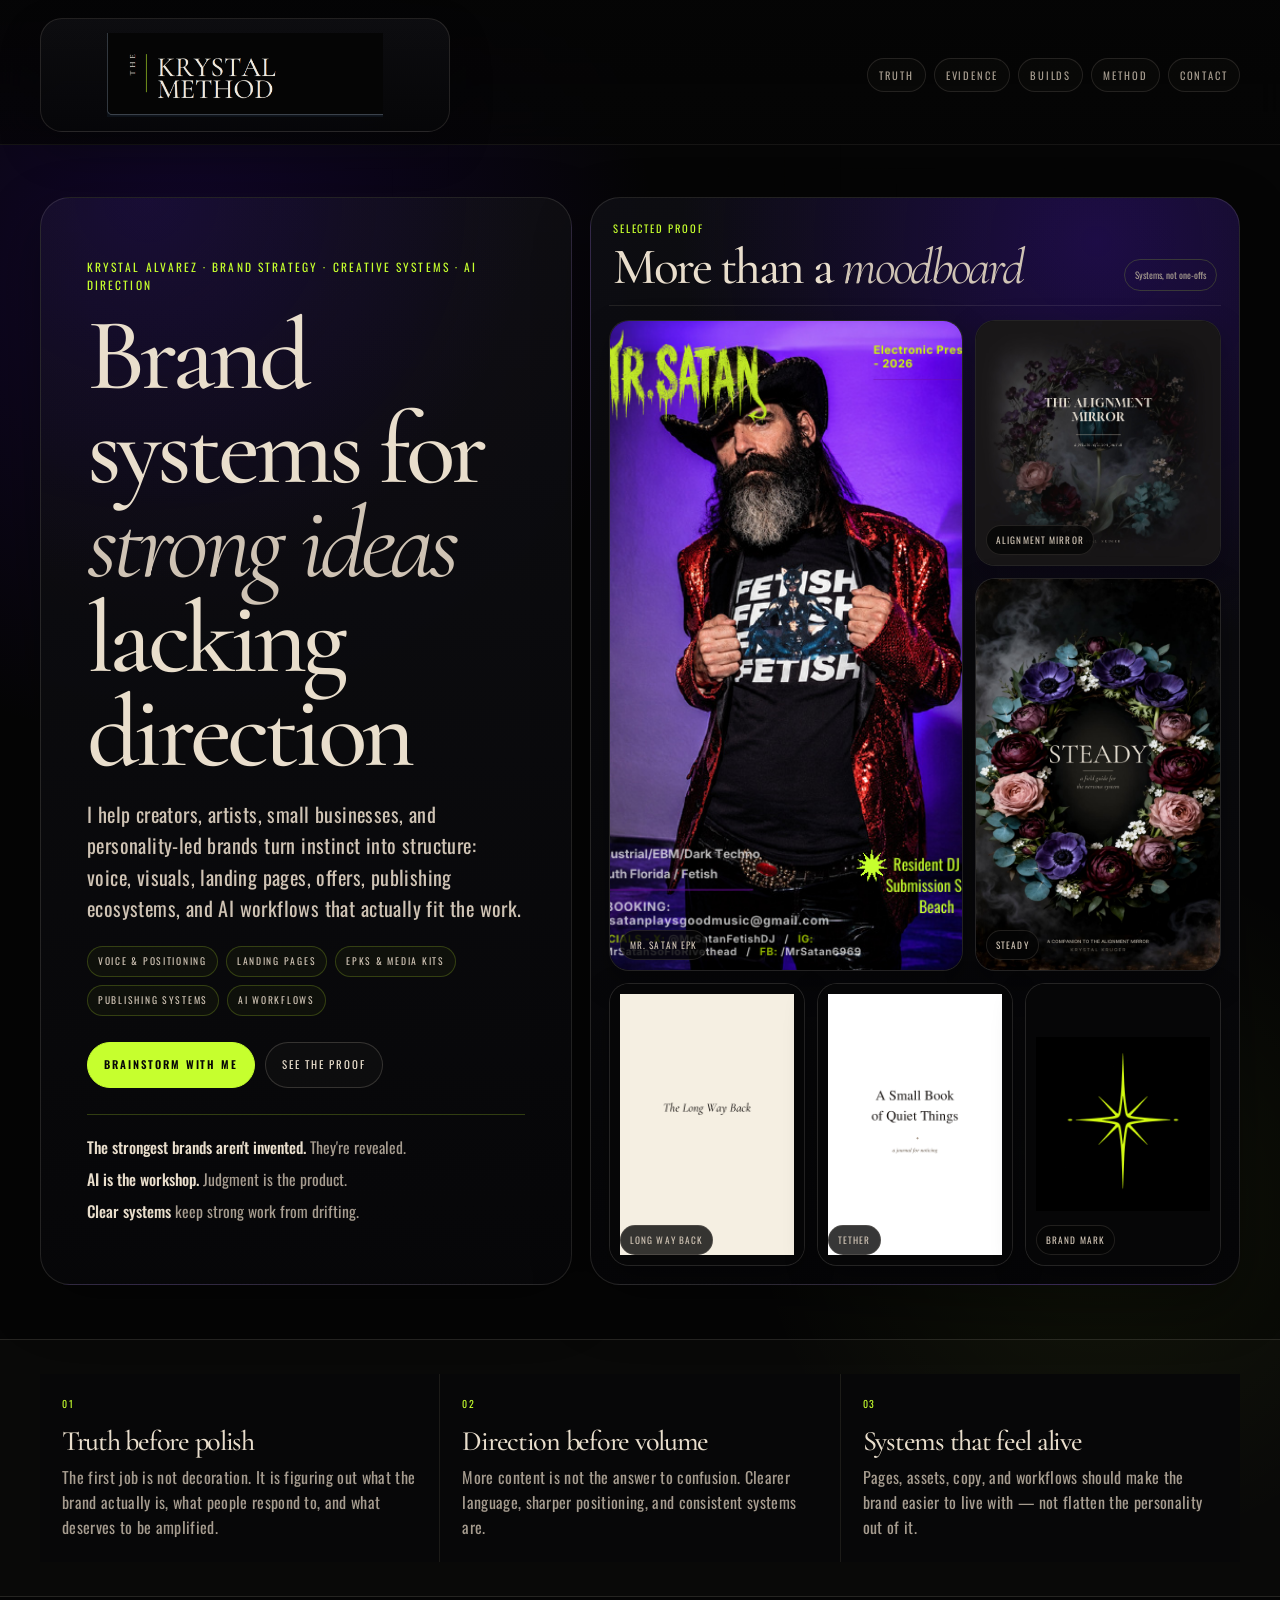
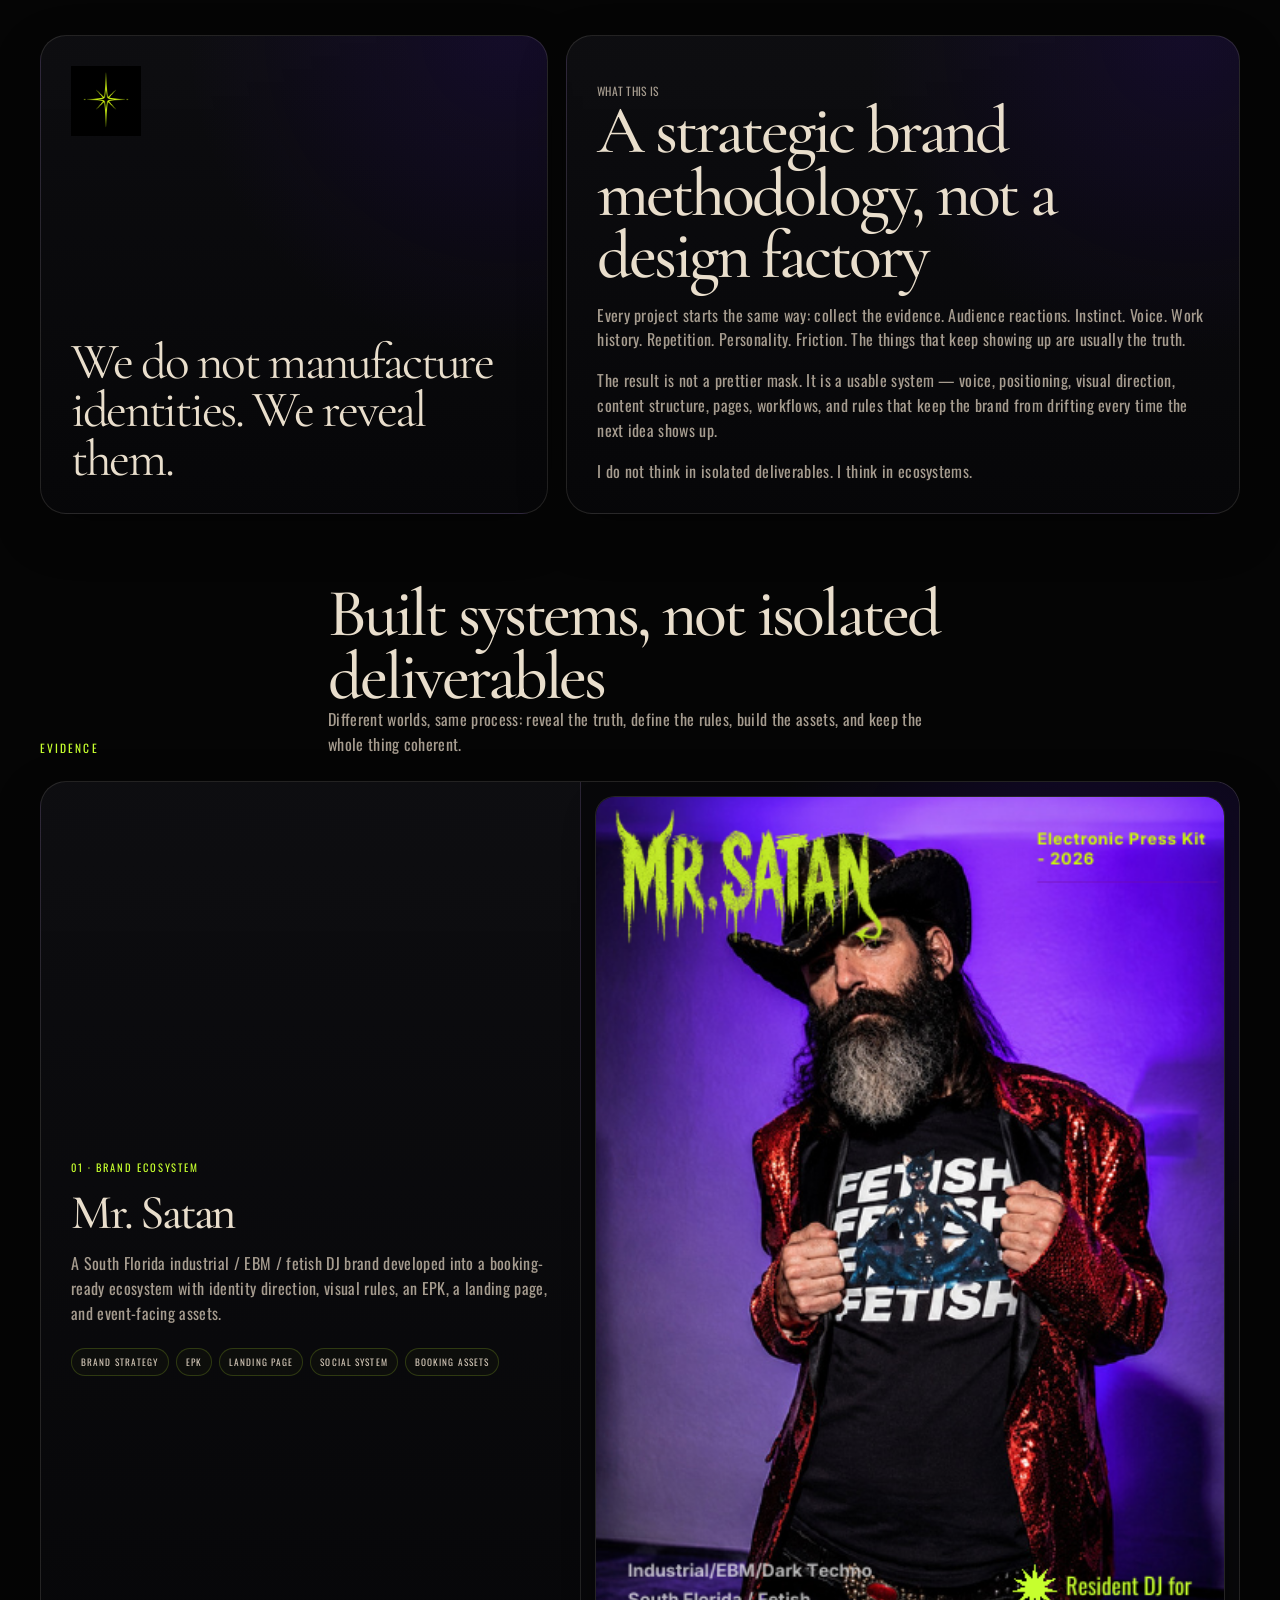
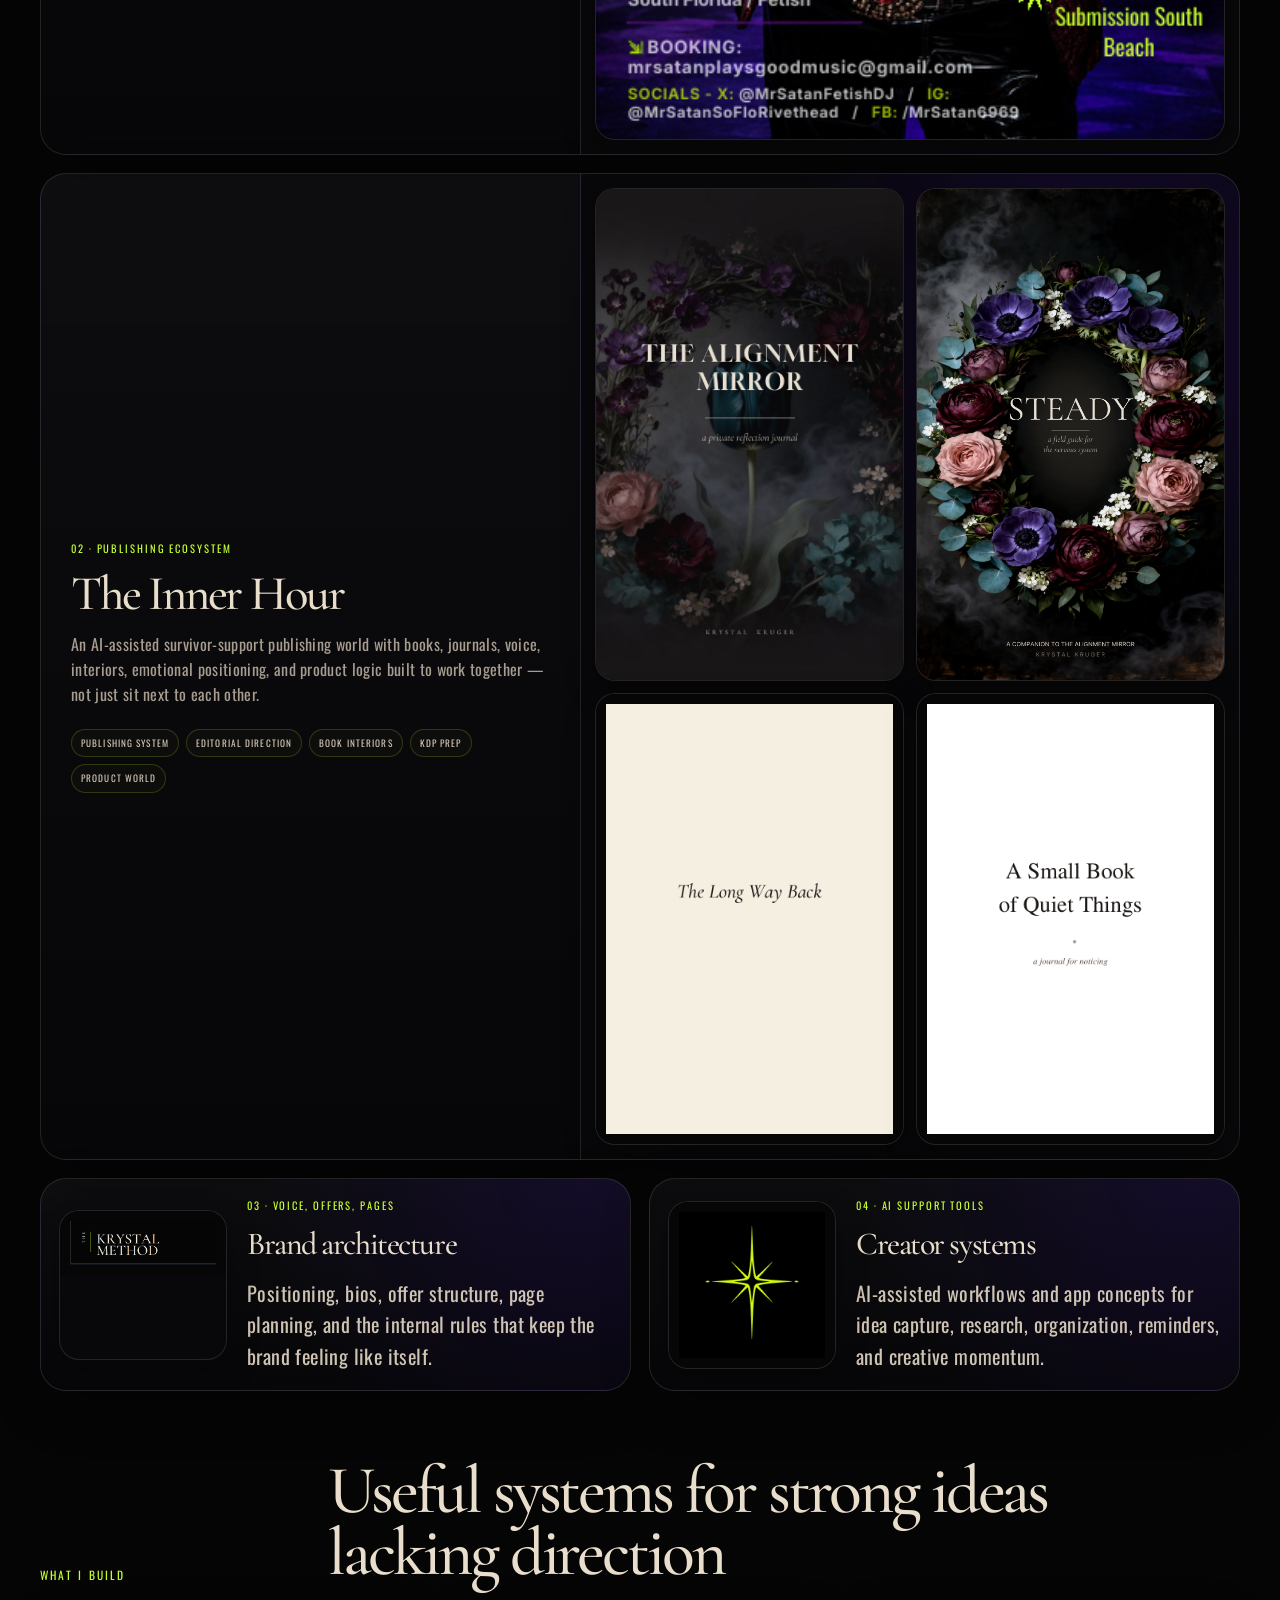
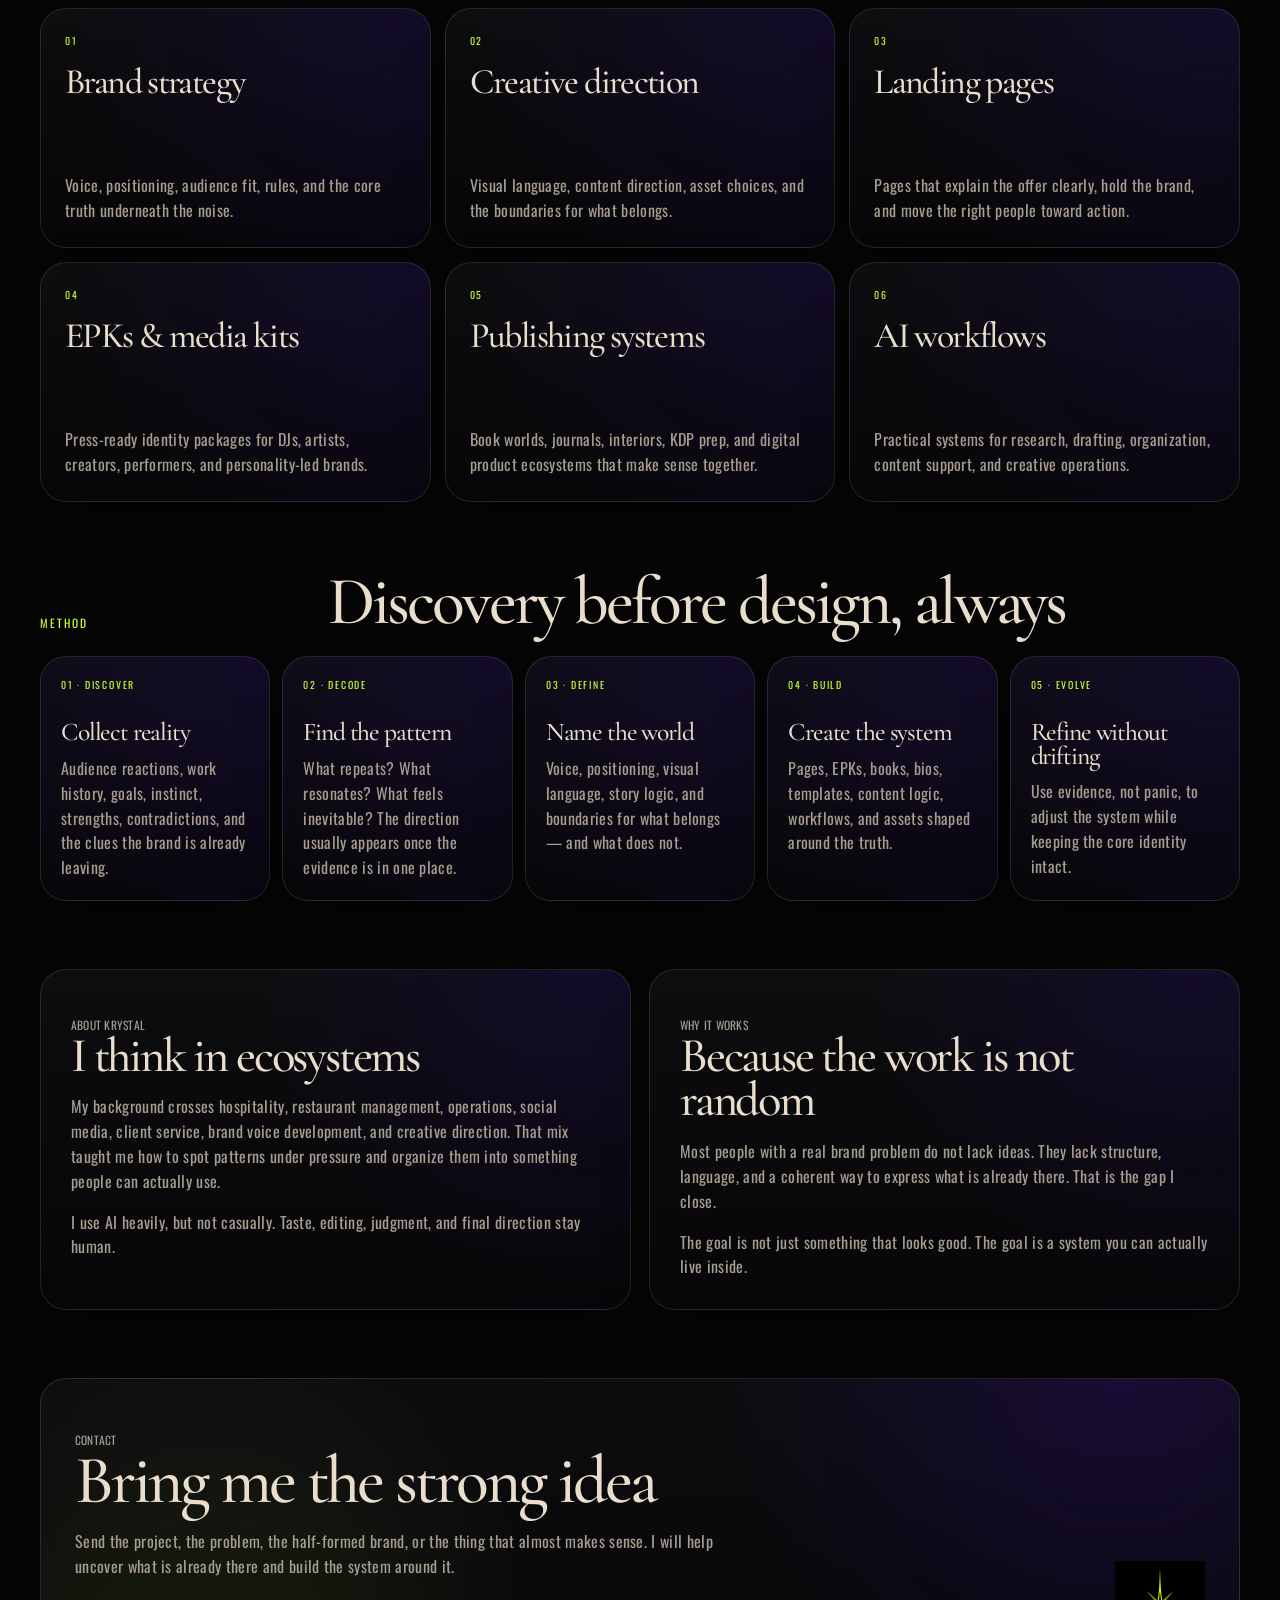
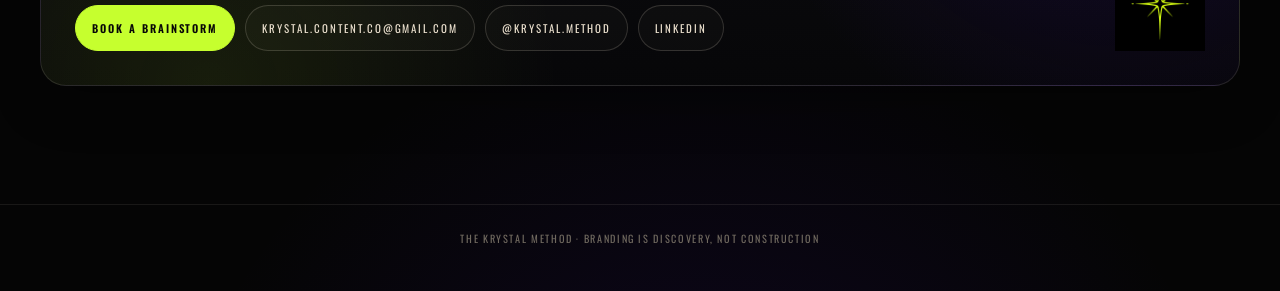
==== index.html @ 30f912d6 "Add files via upload" ====
<!doctype html>
<html lang="en">
<head>
  <meta charset="utf-8">
  <meta name="viewport" content="width=device-width, initial-scale=1">
  <title>The Krystal Method | Brand Systems for Strong Ideas</title>
  <meta name="description" content="The Krystal Method builds brand systems for strong ideas lacking direction: voice, positioning, landing pages, EPKs, publishing ecosystems, and AI-supported creative operations.">
  <meta property="og:title" content="The Krystal Method">
  <meta property="og:description" content="Brand systems for strong ideas lacking direction">
  <meta property="og:type" content="website">
  <meta name="theme-color" content="#050505">
  <link rel="preconnect" href="https://fonts.googleapis.com">
  <link rel="preconnect" href="https://fonts.gstatic.com" crossorigin>
  <link href="https://fonts.googleapis.com/css2?family=Cormorant+Garamond:ital,wght@0,400;0,500;0,600;1,400;1,500&family=Oswald:wght@300;400;500;600;700&display=swap" rel="stylesheet">
  <style>
    :root {
      --black: #050505;
      --ink: #09090c;
      --panel: #101014;
      --panel-soft: #151419;
      --bone: #e9decc;
      --bone-soft: #cfc3b4;
      --taupe: #a69c8f;
      --dim: #70695f;
      --lime: #c6ff2e;
      --purple: #3a0ca3;
      --line: rgba(233, 222, 204, .13);
      --line-bright: rgba(198, 255, 46, .22);
      --max: 1200px;
      --serif: "Cormorant Garamond", Georgia, serif;
      --condensed: "Oswald", Arial, sans-serif;
    }

    * { box-sizing: border-box; }
    html { scroll-behavior: smooth; }
    body {
      margin: 0;
      background:
        radial-gradient(circle at 14% 4%, rgba(58,12,163,.24), transparent 30rem),
        radial-gradient(circle at 86% 18%, rgba(198,255,46,.06), transparent 22rem),
        radial-gradient(circle at 55% 104%, rgba(58,12,163,.18), transparent 34rem),
        var(--black);
      color: var(--bone);
      font-family: var(--condensed);
      line-height: 1.55;
      overflow-x: hidden;
    }

    body::before {
      content: "";
      position: fixed;
      inset: 0;
      pointer-events: none;
      z-index: -1;
      opacity: .20;
      background-image:
        linear-gradient(rgba(233,222,204,.035) 1px, transparent 1px),
        linear-gradient(90deg, rgba(233,222,204,.03) 1px, transparent 1px);
      background-size: 56px 56px;
      mask-image: radial-gradient(circle at 50% 35%, black, transparent 76%);
    }

    img { max-width: 100%; display: block; }
    a { color: inherit; text-decoration: none; }
    .wrap { width: min(var(--max), calc(100% - 34px)); margin: 0 auto; }

    .skip-link { position: absolute; left: -999px; }
    .skip-link:focus { left: 12px; top: 12px; z-index: 999; background: var(--bone); color: #050505; padding: 10px 14px; }

    .eyebrow,
    .nav a,
    .button,
    .pill,
    .tiny,
    .card-number,
    .case-type,
    .label {
      font-family: var(--condensed);
      text-transform: uppercase;
      letter-spacing: .18em;
    }

    .site-header {
      position: sticky;
      top: 0;
      z-index: 30;
      padding: 18px 0 12px;
      background: linear-gradient(180deg, rgba(5,5,5,.94), rgba(5,5,5,.70));
      backdrop-filter: blur(14px);
      border-bottom: 1px solid rgba(233,222,204,.07);
    }

    .header-inner {
      display: grid;
      grid-template-columns: minmax(190px, 410px) 1fr;
      gap: 18px;
      align-items: center;
    }

    .logo-link {
      display: block;
      padding: 14px 18px;
      border: 1px solid rgba(233,222,204,.12);
      background: linear-gradient(180deg, rgba(16,16,20,.78), rgba(7,7,9,.86));
      border-radius: 22px;
      box-shadow: 0 18px 40px rgba(0,0,0,.28);
    }

    .logo-link img {
      width: 100%;
      max-height: 84px;
      object-fit: contain;
    }

    .nav {
      display: flex;
      justify-content: flex-end;
      gap: 8px;
      flex-wrap: wrap;
    }

    .nav a {
      color: var(--taupe);
      font-size: .66rem;
      padding: 8px 11px;
      border: 1px solid rgba(233,222,204,.12);
      border-radius: 999px;
      background: rgba(233,222,204,.018);
    }

    .nav a:hover {
      color: var(--bone);
      border-color: var(--line-bright);
      background: rgba(198,255,46,.045);
    }

    main { padding: 18px 0 84px; }
    section { padding: 34px 0; }

    h1, h2, h3, h4 {
      margin: 0;
      font-family: var(--serif);
      color: var(--bone);
      font-weight: 500;
      letter-spacing: -.045em;
      line-height: .92;
    }

    h1 {
      font-size: clamp(3.5rem, 8vw, 7.7rem);
      max-width: 920px;
    }

    h2 {
      font-size: clamp(2.8rem, 5.3vw, 5.2rem);
      max-width: 860px;
    }

    h3 { font-size: clamp(2rem, 3.8vw, 3.6rem); }
    h4 { font-size: clamp(1.6rem, 2.5vw, 2.3rem); }

    .display-alt {
      font-style: italic;
      color: var(--bone-soft);
      font-weight: 400;
    }

    .eyebrow {
      color: var(--lime);
      font-size: .72rem;
      margin: 0 0 14px;
    }

    .lead {
      margin: 20px 0 0;
      color: var(--bone-soft);
      font-size: clamp(1.05rem, 1.6vw, 1.26rem);
      max-width: 700px;
      letter-spacing: .02em;
    }

    .button-row {
      display: flex;
      flex-wrap: wrap;
      gap: 10px;
      margin-top: 26px;
    }

    .button {
      display: inline-flex;
      justify-content: center;
      align-items: center;
      min-height: 46px;
      padding: 0 16px;
      border: 1px solid rgba(233,222,204,.18);
      border-radius: 999px;
      color: var(--bone);
      font-size: .68rem;
      background: rgba(233,222,204,.025);
    }

    .button.primary {
      background: var(--lime);
      color: #070707;
      border-color: var(--lime);
      font-weight: 600;
    }

    .hero-grid {
      display: grid;
      grid-template-columns: .9fr 1.1fr;
      gap: 18px;
      align-items: stretch;
    }

    .hero-copy {
      padding: clamp(26px, 4vw, 46px);
      min-height: 650px;
      border: 1px solid var(--line);
      border-radius: 30px;
      background:
        radial-gradient(circle at 20% 0%, rgba(58,12,163,.22), transparent 24rem),
        linear-gradient(180deg, rgba(16,16,20,.86), rgba(7,7,9,.92));
      display: flex;
      flex-direction: column;
      justify-content: center;
      box-shadow: 0 20px 54px rgba(0,0,0,.35);
    }

    .hero-copy h1 .break {
      display: block;
    }

    .hero-note {
      margin-top: 26px;
      padding-top: 20px;
      border-top: 1px solid rgba(198,255,46,.22);
      display: grid;
      gap: 8px;
      color: var(--taupe);
      font-size: .98rem;
      max-width: 620px;
    }

    .hero-note strong { color: var(--bone); font-weight: 500; }

    .pills {
      display: flex;
      flex-wrap: wrap;
      gap: 8px;
      margin-top: 22px;
    }

    .pill {
      color: var(--bone-soft);
      border: 1px solid rgba(198,255,46,.20);
      background: rgba(198,255,46,.035);
      border-radius: 999px;
      padding: 7px 10px;
      font-size: .60rem;
    }

    .proof-panel {
      border: 1px solid var(--line);
      border-radius: 30px;
      background:
        radial-gradient(circle at 78% 4%, rgba(58,12,163,.36), transparent 26rem),
        linear-gradient(180deg, rgba(15,15,20,.86), rgba(6,6,8,.94));
      padding: 18px;
      overflow: hidden;
      box-shadow: 0 20px 54px rgba(0,0,0,.35);
    }

    .proof-title {
      display: grid;
      grid-template-columns: 1fr auto;
      gap: 14px;
      align-items: end;
      padding: 4px 4px 14px;
      border-bottom: 1px solid rgba(233,222,204,.10);
      margin-bottom: 14px;
    }

    .proof-title h3 {
      font-size: clamp(2.1rem, 4vw, 4.4rem);
    }

    .label {
      color: var(--lime);
      font-size: .66rem;
      margin: 0 0 8px;
    }

    .proof-chip {
      color: var(--taupe);
      border: 1px solid rgba(198,255,46,.18);
      border-radius: 999px;
      padding: 8px 10px;
      font-size: .58rem;
      white-space: nowrap;
    }

    .editorial-proof {
      display: grid;
      grid-template-columns: 1.18fr .82fr;
      gap: 12px;
    }

    .proof-stack {
      display: grid;
      gap: 12px;
    }

    .proof-row {
      display: grid;
      grid-template-columns: repeat(3, 1fr);
      gap: 12px;
      margin-top: 12px;
    }

    .image-card {
      position: relative;
      overflow: hidden;
      border: 1px solid rgba(233,222,204,.13);
      border-radius: 20px;
      background: #08080a;
      min-height: 170px;
      box-shadow: 0 12px 32px rgba(0,0,0,.32);
    }

    .image-card.large { min-height: 420px; }
    .image-card.medium { min-height: 204px; }
    .proof-row .image-card { min-height: 160px; }

    .image-card img {
      width: 100%;
      height: 100%;
      object-fit: cover;
      object-position: center;
    }

    .image-card.contain img {
      object-fit: contain;
      padding: 10px;
      background: #060607;
    }

    .image-card .caption {
      position: absolute;
      left: 10px;
      bottom: 10px;
      background: rgba(5,5,5,.80);
      border: 1px solid rgba(233,222,204,.12);
      border-radius: 999px;
      padding: 7px 9px;
      color: var(--bone-soft);
      font-size: .58rem;
      font-family: var(--condensed);
      text-transform: uppercase;
      letter-spacing: .12em;
    }

    .stripe {
      border-top: 1px solid var(--line);
      border-bottom: 1px solid var(--line);
      background: rgba(233,222,204,.018);
      margin: 20px 0 4px;
    }

    .stripe-inner {
      display: grid;
      grid-template-columns: repeat(3, 1fr);
      gap: 1px;
      background: rgba(233,222,204,.08);
    }

    .stripe-card {
      background: #070708;
      padding: 22px;
      min-height: 172px;
    }

    .card-number {
      color: var(--lime);
      font-size: .62rem;
      margin-bottom: 18px;
    }

    .stripe-card h4 {
      font-size: clamp(1.55rem, 2.2vw, 2.15rem);
      margin-bottom: 10px;
    }

    .stripe-card p {
      margin: 0;
      color: var(--taupe);
      font-family: var(--condensed);
      letter-spacing: .02em;
    }

    .section-head {
      display: grid;
      grid-template-columns: 260px 1fr;
      gap: 28px;
      align-items: end;
      margin-bottom: 24px;
    }

    .section-head .eyebrow { margin-bottom: 0; }
    .section-head p:not(.eyebrow) {
      margin: 0;
      color: var(--taupe);
      max-width: 600px;
      font-family: var(--condensed);
      letter-spacing: .02em;
    }

    .truth-grid {
      display: grid;
      grid-template-columns: .86fr 1.14fr;
      gap: 18px;
      align-items: stretch;
    }

    .quote-block,
    .text-block,
    .case-card,
    .service-card,
    .method-card,
    .contact-card {
      border: 1px solid var(--line);
      border-radius: 26px;
      background:
        radial-gradient(circle at 92% 0%, rgba(58,12,163,.17), transparent 20rem),
        linear-gradient(180deg, rgba(16,16,20,.78), rgba(7,7,9,.92));
      box-shadow: 0 18px 48px rgba(0,0,0,.30);
    }

    .quote-block {
      padding: 30px;
      min-height: 100%;
      display: flex;
      flex-direction: column;
      justify-content: space-between;
    }

    .quote-block img {
      width: 70px;
      margin-bottom: 30px;
    }

    .quote-block blockquote {
      margin: 0;
      font-family: var(--serif);
      color: var(--bone);
      font-size: clamp(2.2rem, 4vw, 4.2rem);
      line-height: .95;
      letter-spacing: -.045em;
    }

    .text-block {
      padding: 30px;
    }

    .text-block p {
      color: var(--taupe);
      margin: 16px 0 0;
      font-family: var(--condensed);
      letter-spacing: .02em;
    }

    .case-card {
      overflow: hidden;
      margin-bottom: 18px;
    }

    .case-grid {
      display: grid;
      grid-template-columns: .9fr 1.1fr;
      min-height: 430px;
    }

    .case-copy {
      padding: 30px;
      display: flex;
      flex-direction: column;
      justify-content: center;
    }

    .case-type {
      color: var(--lime);
      font-size: .66rem;
      margin-bottom: 15px;
    }

    .case-copy p {
      color: var(--taupe);
      margin: 16px 0 0;
      font-family: var(--condensed);
      letter-spacing: .02em;
      max-width: 560px;
    }

    .case-images {
      border-left: 1px solid var(--line);
      padding: 14px;
      background:
        radial-gradient(circle at 80% 16%, rgba(58,12,163,.28), transparent 22rem),
        #08080a;
    }

    .case-images.single .image-card {
      height: 100%;
      min-height: 380px;
    }

    .book-layout {
      display: grid;
      grid-template-columns: 1fr 1fr;
      gap: 12px;
      height: 100%;
    }

    .tag-row {
      display: flex;
      flex-wrap: wrap;
      gap: 7px;
      margin-top: 22px;
    }

    .tag-row span {
      color: var(--bone-soft);
      border: 1px solid rgba(198,255,46,.18);
      border-radius: 999px;
      padding: 6px 9px;
      font-family: var(--condensed);
      text-transform: uppercase;
      letter-spacing: .12em;
      font-size: .58rem;
      background: rgba(198,255,46,.025);
    }

    .mini-proof {
      display: grid;
      grid-template-columns: repeat(2, 1fr);
      gap: 18px;
      margin-top: 18px;
    }

    .mini-proof .case-card {
      margin: 0;
    }

    .mini-proof-inner {
      display: grid;
      grid-template-columns: 168px 1fr;
      gap: 20px;
      align-items: center;
      padding: 18px;
    }

    .mini-proof .image-card {
      min-height: 150px;
    }

    .build-grid {
      display: grid;
      grid-template-columns: repeat(3, 1fr);
      gap: 14px;
    }

    .service-card {
      padding: 24px;
      min-height: 240px;
      display: grid;
      align-content: space-between;
      gap: 24px;
    }

    .service-card h4 {
      font-size: clamp(1.8rem, 2.8vw, 2.8rem);
    }

    .service-card p {
      margin: 0;
      color: var(--taupe);
      font-family: var(--condensed);
      letter-spacing: .02em;
    }

    .method-grid {
      display: grid;
      grid-template-columns: repeat(5, 1fr);
      gap: 12px;
    }

    .method-card {
      padding: 20px;
      min-height: 240px;
    }

    .method-card h4 {
      font-size: clamp(1.5rem, 2vw, 2rem);
      margin-top: 28px;
    }

    .method-card p {
      color: var(--taupe);
      font-family: var(--condensed);
      letter-spacing: .02em;
      margin: 12px 0 0;
    }

    .about-grid {
      display: grid;
      grid-template-columns: 1fr 1fr;
      gap: 18px;
    }

    .contact-card {
      padding: 34px;
      background:
        radial-gradient(circle at 14% 100%, rgba(198,255,46,.09), transparent 22rem),
        radial-gradient(circle at 90% 0%, rgba(58,12,163,.24), transparent 24rem),
        linear-gradient(180deg, rgba(16,16,20,.82), rgba(7,7,9,.94));
    }

    .contact-grid {
      display: grid;
      grid-template-columns: 1fr 120px;
      gap: 28px;
      align-items: end;
    }

    .contact-card p {
      color: var(--taupe);
      margin: 18px 0 0;
      max-width: 690px;
      font-family: var(--condensed);
      letter-spacing: .02em;
    }

    .contact-card img {
      width: 90px;
      margin-left: auto;
    }

    footer {
      border-top: 1px solid rgba(233,222,204,.09);
      padding: 26px 0 44px;
      color: var(--dim);
      text-align: center;
      font-size: .64rem;
      font-family: var(--condensed);
      text-transform: uppercase;
      letter-spacing: .16em;
    }

    @media (max-width: 1040px) {
      .hero-grid,
      .truth-grid,
      .case-grid,
      .about-grid,
      .contact-grid {
        grid-template-columns: 1fr;
      }

      .section-head {
        grid-template-columns: 1fr;
        gap: 8px;
      }

      .case-images {
        border-left: 0;
        border-top: 1px solid var(--line);
      }

      .stripe-inner,
      .build-grid {
        grid-template-columns: repeat(2, 1fr);
      }

      .method-grid {
        grid-template-columns: repeat(2, 1fr);
      }

      .mini-proof {
        grid-template-columns: 1fr;
      }

      .contact-card img {
        margin: 0;
      }
    }

    @media (max-width: 720px) {
      .wrap { width: min(var(--max), calc(100% - 22px)); }

      .site-header {
        position: relative;
        padding: 12px 0 8px;
      }

      .header-inner {
        grid-template-columns: 1fr;
        gap: 10px;
      }

      .logo-link {
        border-radius: 18px;
        padding: 10px 13px;
      }

      .logo-link img {
        max-height: 76px;
        width: min(380px, 100%);
      }

      .nav {
        justify-content: flex-start;
        flex-wrap: nowrap;
        overflow-x: auto;
        -webkit-overflow-scrolling: touch;
        scrollbar-width: none;
        padding-bottom: 3px;
      }

      .nav::-webkit-scrollbar {
        display: none;
      }

      .nav a {
        flex: 0 0 auto;
        padding: 7px 9px;
        font-size: .56rem;
        letter-spacing: .13em;
      }

      main { padding: 12px 0 64px; }
      section { padding: 25px 0; }

      .hero-copy {
        min-height: auto;
        padding: 26px 20px;
      }

      h1 {
        font-size: clamp(3.2rem, 14vw, 5.1rem);
      }

      h2 {
        font-size: clamp(2.55rem, 11vw, 4.2rem);
      }

      h3 {
        font-size: clamp(2rem, 9vw, 3.2rem);
      }

      .proof-title {
        grid-template-columns: 1fr;
        align-items: start;
      }

      .proof-chip {
        width: fit-content;
      }

      .editorial-proof,
      .proof-row,
      .book-layout,
      .stripe-inner,
      .build-grid,
      .method-grid,
      .mini-proof-inner {
        grid-template-columns: 1fr;
      }

      .proof-row {
        margin-top: 12px;
      }

      .image-card.large,
      .case-images.single .image-card {
        min-height: 300px;
      }

      .image-card.medium,
      .proof-row .image-card,
      .mini-proof .image-card {
        min-height: 230px;
      }

      .stripe-card,
      .text-block,
      .quote-block,
      .case-copy,
      .service-card,
      .method-card,
      .contact-card {
        padding: 22px 19px;
      }

      .case-grid {
        min-height: auto;
      }

      .case-images {
        padding: 12px;
      }

      .tag-row {
        gap: 6px;
      }

      .tag-row span {
        font-size: .54rem;
      }

      .button-row .button,
      .contact-card .button {
        width: 100%;
      }

      .quote-block blockquote {
        font-size: clamp(2.4rem, 10vw, 3.8rem);
      }

      .contact-card img {
        display: none;
      }
    }
  </style>
</head>
<body>
  <a class="skip-link" href="#contact">Skip to contact</a>

  <header class="site-header">
    <div class="wrap header-inner">
      <a class="logo-link" href="#top" aria-label="The Krystal Method home">
        <img src="assets/logos/tkm-logo-horizontal.png" alt="The Krystal Method">
      </a>
      <nav class="nav" aria-label="Primary navigation">
        <a href="#truth">Truth</a>
        <a href="#evidence">Evidence</a>
        <a href="#builds">Builds</a>
        <a href="#method">Method</a>
        <a href="#contact">Contact</a>
      </nav>
    </div>
  </header>

  <main id="top">
    <section class="wrap">
      <div class="hero-grid">
        <div class="hero-copy">
          <p class="eyebrow">Krystal Alvarez · brand strategy · creative systems · AI direction</p>
          <h1>Brand systems for <span class="display-alt">strong ideas</span> lacking direction</h1>
          <p class="lead">I help creators, artists, small businesses, and personality-led brands turn instinct into structure: voice, visuals, landing pages, offers, publishing ecosystems, and AI workflows that actually fit the work.</p>

          <div class="pills">
            <span class="pill">Voice & positioning</span>
            <span class="pill">Landing pages</span>
            <span class="pill">EPKs & media kits</span>
            <span class="pill">Publishing systems</span>
            <span class="pill">AI workflows</span>
          </div>

          <div class="button-row">
            <a class="button primary" href="https://calendly.com/krystal-method">Brainstorm with me</a>
            <a class="button" href="#evidence">See the proof</a>
          </div>

          <div class="hero-note">
            <div><strong>The strongest brands aren't invented.</strong> They're revealed.</div>
            <div><strong>AI is the workshop.</strong> Judgment is the product.</div>
            <div><strong>Clear systems</strong> keep strong work from drifting.</div>
          </div>
        </div>

        <aside class="proof-panel" aria-label="Selected project images">
          <div class="proof-title">
            <div>
              <p class="label">Selected proof</p>
              <h3>More than a <span class="display-alt">moodboard</span></h3>
            </div>
            <div class="proof-chip">Systems, not one-offs</div>
          </div>

          <div class="editorial-proof">
            <div class="image-card large">
              <img src="assets/featured/mr-satan-epk-cover.png" onerror="this.onerror=null;this.src='assets/proof/mr-satan-epk-cover.png';" alt="Mr. Satan EPK cover">
              <span class="caption">Mr. Satan EPK</span>
            </div>
            <div class="proof-stack">
              <div class="image-card medium">
                <img src="assets/featured/alignment-mirror-cover.png" onerror="this.onerror=null;this.src='assets/proof/alignment-mirror-cover.png';" alt="The Alignment Mirror cover">
                <span class="caption">Alignment Mirror</span>
              </div>
              <div class="image-card medium">
                <img src="assets/featured/steady-cover.png" onerror="this.onerror=null;this.src='assets/proof/steady-cover.png';" alt="Steady cover">
                <span class="caption">Steady</span>
              </div>
            </div>
          </div>

          <div class="proof-row">
            <div class="image-card contain">
              <img src="assets/featured/long-way-back-title.png" onerror="this.onerror=null;this.src='assets/proof/long-way-back-title.png';" alt="The Long Way Back title page">
              <span class="caption">Long Way Back</span>
            </div>
            <div class="image-card contain">
              <img src="assets/featured/tether-title.png" onerror="this.onerror=null;this.src='assets/proof/tether-title.png';" alt="Tether title page">
              <span class="caption">Tether</span>
            </div>
            <div class="image-card contain">
              <img src="assets/logos/tkm-star.jpeg" alt="The Krystal Method star mark">
              <span class="caption">Brand mark</span>
            </div>
          </div>
        </aside>
      </div>
    </section>

    <section class="stripe">
      <div class="wrap stripe-inner">
        <article class="stripe-card">
          <div class="card-number">01</div>
          <h4>Truth before polish</h4>
          <p>The first job is not decoration. It is figuring out what the brand actually is, what people respond to, and what deserves to be amplified.</p>
        </article>
        <article class="stripe-card">
          <div class="card-number">02</div>
          <h4>Direction before volume</h4>
          <p>More content is not the answer to confusion. Clearer language, sharper positioning, and consistent systems are.</p>
        </article>
        <article class="stripe-card">
          <div class="card-number">03</div>
          <h4>Systems that feel alive</h4>
          <p>Pages, assets, copy, and workflows should make the brand easier to live with — not flatten the personality out of it.</p>
        </article>
      </div>
    </section>

    <section id="truth" class="wrap">
      <div class="truth-grid">
        <article class="quote-block">
          <img src="assets/logos/tkm-star.jpeg" alt="">
          <blockquote>We do not manufacture identities. We reveal them.</blockquote>
        </article>

        <article class="text-block">
          <p class="eyebrow">What this is</p>
          <h2>A strategic brand methodology, not a design factory</h2>
          <p>Every project starts the same way: collect the evidence. Audience reactions. Instinct. Voice. Work history. Repetition. Personality. Friction. The things that keep showing up are usually the truth.</p>
          <p>The result is not a prettier mask. It is a usable system — voice, positioning, visual direction, content structure, pages, workflows, and rules that keep the brand from drifting every time the next idea shows up.</p>
          <p>I do not think in isolated deliverables. I think in ecosystems.</p>
        </article>
      </div>
    </section>

    <section id="evidence" class="wrap">
      <div class="section-head">
        <p class="eyebrow">Evidence</p>
        <div>
          <h2>Built systems, not isolated deliverables</h2>
          <p>Different worlds, same process: reveal the truth, define the rules, build the assets, and keep the whole thing coherent.</p>
        </div>
      </div>

      <article class="case-card">
        <div class="case-grid">
          <div class="case-copy">
            <div class="case-type">01 · Brand ecosystem</div>
            <h3>Mr. Satan</h3>
            <p>A South Florida industrial / EBM / fetish DJ brand developed into a booking-ready ecosystem with identity direction, visual rules, an EPK, a landing page, and event-facing assets.</p>
            <div class="tag-row">
              <span>Brand strategy</span>
              <span>EPK</span>
              <span>Landing page</span>
              <span>Social system</span>
              <span>Booking assets</span>
            </div>
          </div>
          <div class="case-images single">
            <div class="image-card">
              <img src="assets/featured/mr-satan-epk-cover.png" onerror="this.onerror=null;this.src='assets/proof/mr-satan-epk-cover.png';" alt="Mr. Satan EPK cover">
            </div>
          </div>
        </div>
      </article>

      <article class="case-card">
        <div class="case-grid">
          <div class="case-copy">
            <div class="case-type">02 · Publishing ecosystem</div>
            <h3>The Inner Hour</h3>
            <p>An AI-assisted survivor-support publishing world with books, journals, voice, interiors, emotional positioning, and product logic built to work together — not just sit next to each other.</p>
            <div class="tag-row">
              <span>Publishing system</span>
              <span>Editorial direction</span>
              <span>Book interiors</span>
              <span>KDP prep</span>
              <span>Product world</span>
            </div>
          </div>
          <div class="case-images">
            <div class="book-layout">
              <div class="image-card">
                <img src="assets/featured/alignment-mirror-cover.png" onerror="this.onerror=null;this.src='assets/proof/alignment-mirror-cover.png';" alt="The Alignment Mirror cover">
              </div>
              <div class="image-card">
                <img src="assets/featured/steady-cover.png" onerror="this.onerror=null;this.src='assets/proof/steady-cover.png';" alt="Steady cover">
              </div>
              <div class="image-card contain">
                <img src="assets/featured/long-way-back-title.png" onerror="this.onerror=null;this.src='assets/proof/long-way-back-title.png';" alt="The Long Way Back title page">
              </div>
              <div class="image-card contain">
                <img src="assets/featured/tether-title.png" onerror="this.onerror=null;this.src='assets/proof/tether-title.png';" alt="Tether title page">
              </div>
            </div>
          </div>
        </div>
      </article>

      <div class="mini-proof">
        <article class="case-card">
          <div class="mini-proof-inner">
            <div class="image-card contain">
              <img src="assets/logos/tkm-logo-horizontal.png" alt="The Krystal Method logo">
            </div>
            <div>
              <div class="case-type">03 · Voice, offers, pages</div>
              <h4>Brand architecture</h4>
              <p class="lead">Positioning, bios, offer structure, page planning, and the internal rules that keep the brand feeling like itself.</p>
            </div>
          </div>
        </article>

        <article class="case-card">
          <div class="mini-proof-inner">
            <div class="image-card contain">
              <img src="assets/logos/tkm-star.jpeg" alt="The Krystal Method star mark">
            </div>
            <div>
              <div class="case-type">04 · AI support tools</div>
              <h4>Creator systems</h4>
              <p class="lead">AI-assisted workflows and app concepts for idea capture, research, organization, reminders, and creative momentum.</p>
            </div>
          </div>
        </article>
      </div>
    </section>

    <section id="builds" class="wrap">
      <div class="section-head">
        <p class="eyebrow">What I build</p>
        <div>
          <h2>Useful systems for strong ideas lacking direction</h2>
        </div>
      </div>

      <div class="build-grid">
        <article class="service-card">
          <div>
            <div class="card-number">01</div>
            <h4>Brand strategy</h4>
          </div>
          <p>Voice, positioning, audience fit, rules, and the core truth underneath the noise.</p>
        </article>
        <article class="service-card">
          <div>
            <div class="card-number">02</div>
            <h4>Creative direction</h4>
          </div>
          <p>Visual language, content direction, asset choices, and the boundaries for what belongs.</p>
        </article>
        <article class="service-card">
          <div>
            <div class="card-number">03</div>
            <h4>Landing pages</h4>
          </div>
          <p>Pages that explain the offer clearly, hold the brand, and move the right people toward action.</p>
        </article>
        <article class="service-card">
          <div>
            <div class="card-number">04</div>
            <h4>EPKs & media kits</h4>
          </div>
          <p>Press-ready identity packages for DJs, artists, creators, performers, and personality-led brands.</p>
        </article>
        <article class="service-card">
          <div>
            <div class="card-number">05</div>
            <h4>Publishing systems</h4>
          </div>
          <p>Book worlds, journals, interiors, KDP prep, and digital product ecosystems that make sense together.</p>
        </article>
        <article class="service-card">
          <div>
            <div class="card-number">06</div>
            <h4>AI workflows</h4>
          </div>
          <p>Practical systems for research, drafting, organization, content support, and creative operations.</p>
        </article>
      </div>
    </section>

    <section id="method" class="wrap">
      <div class="section-head">
        <p class="eyebrow">Method</p>
        <div>
          <h2>Discovery before design, always</h2>
        </div>
      </div>

      <div class="method-grid">
        <article class="method-card">
          <div class="card-number">01 · Discover</div>
          <h4>Collect reality</h4>
          <p>Audience reactions, work history, goals, instinct, strengths, contradictions, and the clues the brand is already leaving.</p>
        </article>
        <article class="method-card">
          <div class="card-number">02 · Decode</div>
          <h4>Find the pattern</h4>
          <p>What repeats? What resonates? What feels inevitable? The direction usually appears once the evidence is in one place.</p>
        </article>
        <article class="method-card">
          <div class="card-number">03 · Define</div>
          <h4>Name the world</h4>
          <p>Voice, positioning, visual language, story logic, and boundaries for what belongs — and what does not.</p>
        </article>
        <article class="method-card">
          <div class="card-number">04 · Build</div>
          <h4>Create the system</h4>
          <p>Pages, EPKs, books, bios, templates, content logic, workflows, and assets shaped around the truth.</p>
        </article>
        <article class="method-card">
          <div class="card-number">05 · Evolve</div>
          <h4>Refine without drifting</h4>
          <p>Use evidence, not panic, to adjust the system while keeping the core identity intact.</p>
        </article>
      </div>
    </section>

    <section class="wrap">
      <div class="about-grid">
        <article class="text-block">
          <p class="eyebrow">About Krystal</p>
          <h3>I think in ecosystems</h3>
          <p>My background crosses hospitality, restaurant management, operations, social media, client service, brand voice development, and creative direction. That mix taught me how to spot patterns under pressure and organize them into something people can actually use.</p>
          <p>I use AI heavily, but not casually. Taste, editing, judgment, and final direction stay human.</p>
        </article>
        <article class="text-block">
          <p class="eyebrow">Why it works</p>
          <h3>Because the work is not random</h3>
          <p>Most people with a real brand problem do not lack ideas. They lack structure, language, and a coherent way to express what is already there. That is the gap I close.</p>
          <p>The goal is not just something that looks good. The goal is a system you can actually live inside.</p>
        </article>
      </div>
    </section>

    <section id="contact" class="wrap">
      <div class="contact-card">
        <div class="contact-grid">
          <div>
            <p class="eyebrow">Contact</p>
            <h2>Bring me the strong idea</h2>
            <p>Send the project, the problem, the half-formed brand, or the thing that almost makes sense. I will help uncover what is already there and build the system around it.</p>
            <div class="button-row">
              <a class="button primary" href="https://calendly.com/krystal-method">Book a brainstorm</a>
              <a class="button" href="mailto:Krystal.content.co@gmail.com">Krystal.content.co@gmail.com</a>
              <a class="button" href="https://www.instagram.com/krystal.method/">@krystal.method</a>
              <a class="button" href="https://www.linkedin.com/in/krystal-method">LinkedIn</a>
            </div>
          </div>
          <img src="assets/logos/tkm-star.jpeg" alt="">
        </div>
      </div>
    </section>
  </main>

  <footer>
    <div class="wrap">The Krystal Method · Branding is discovery, not construction</div>
  </footer>
</body>
</html>
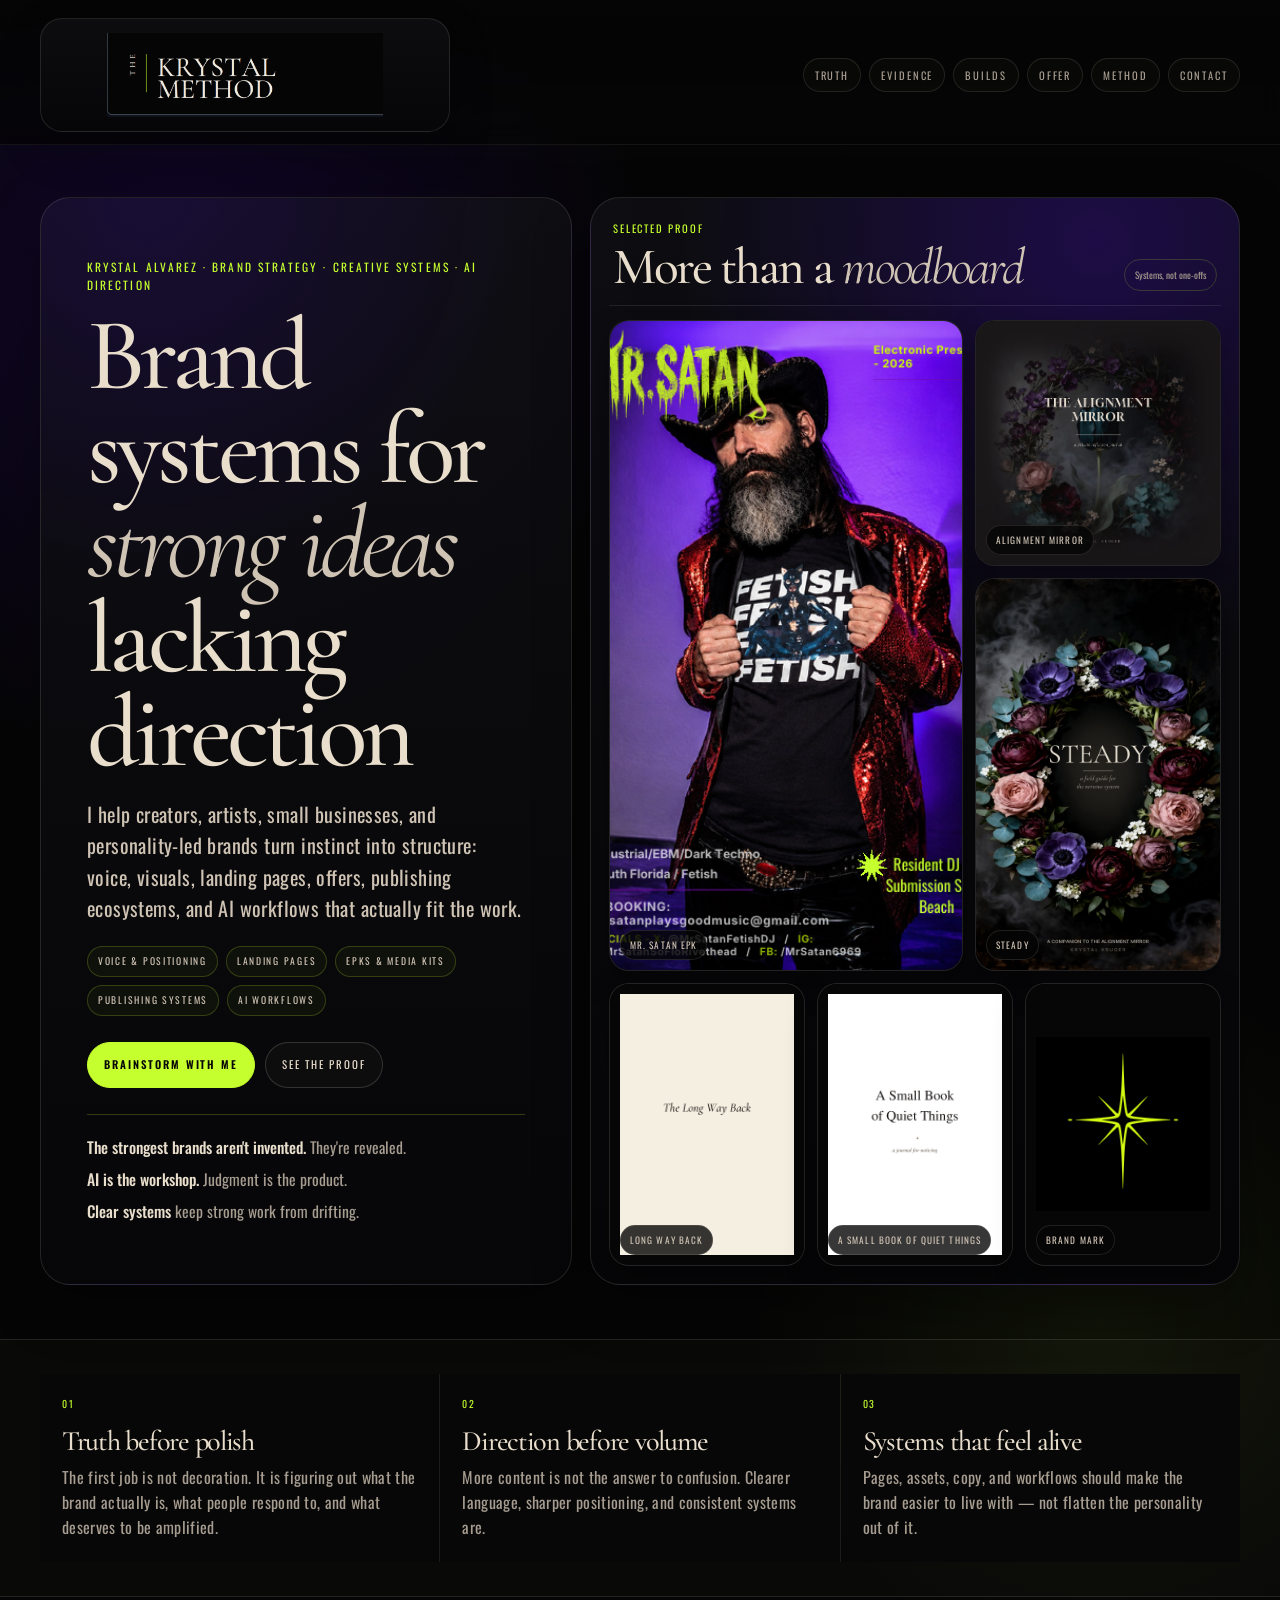
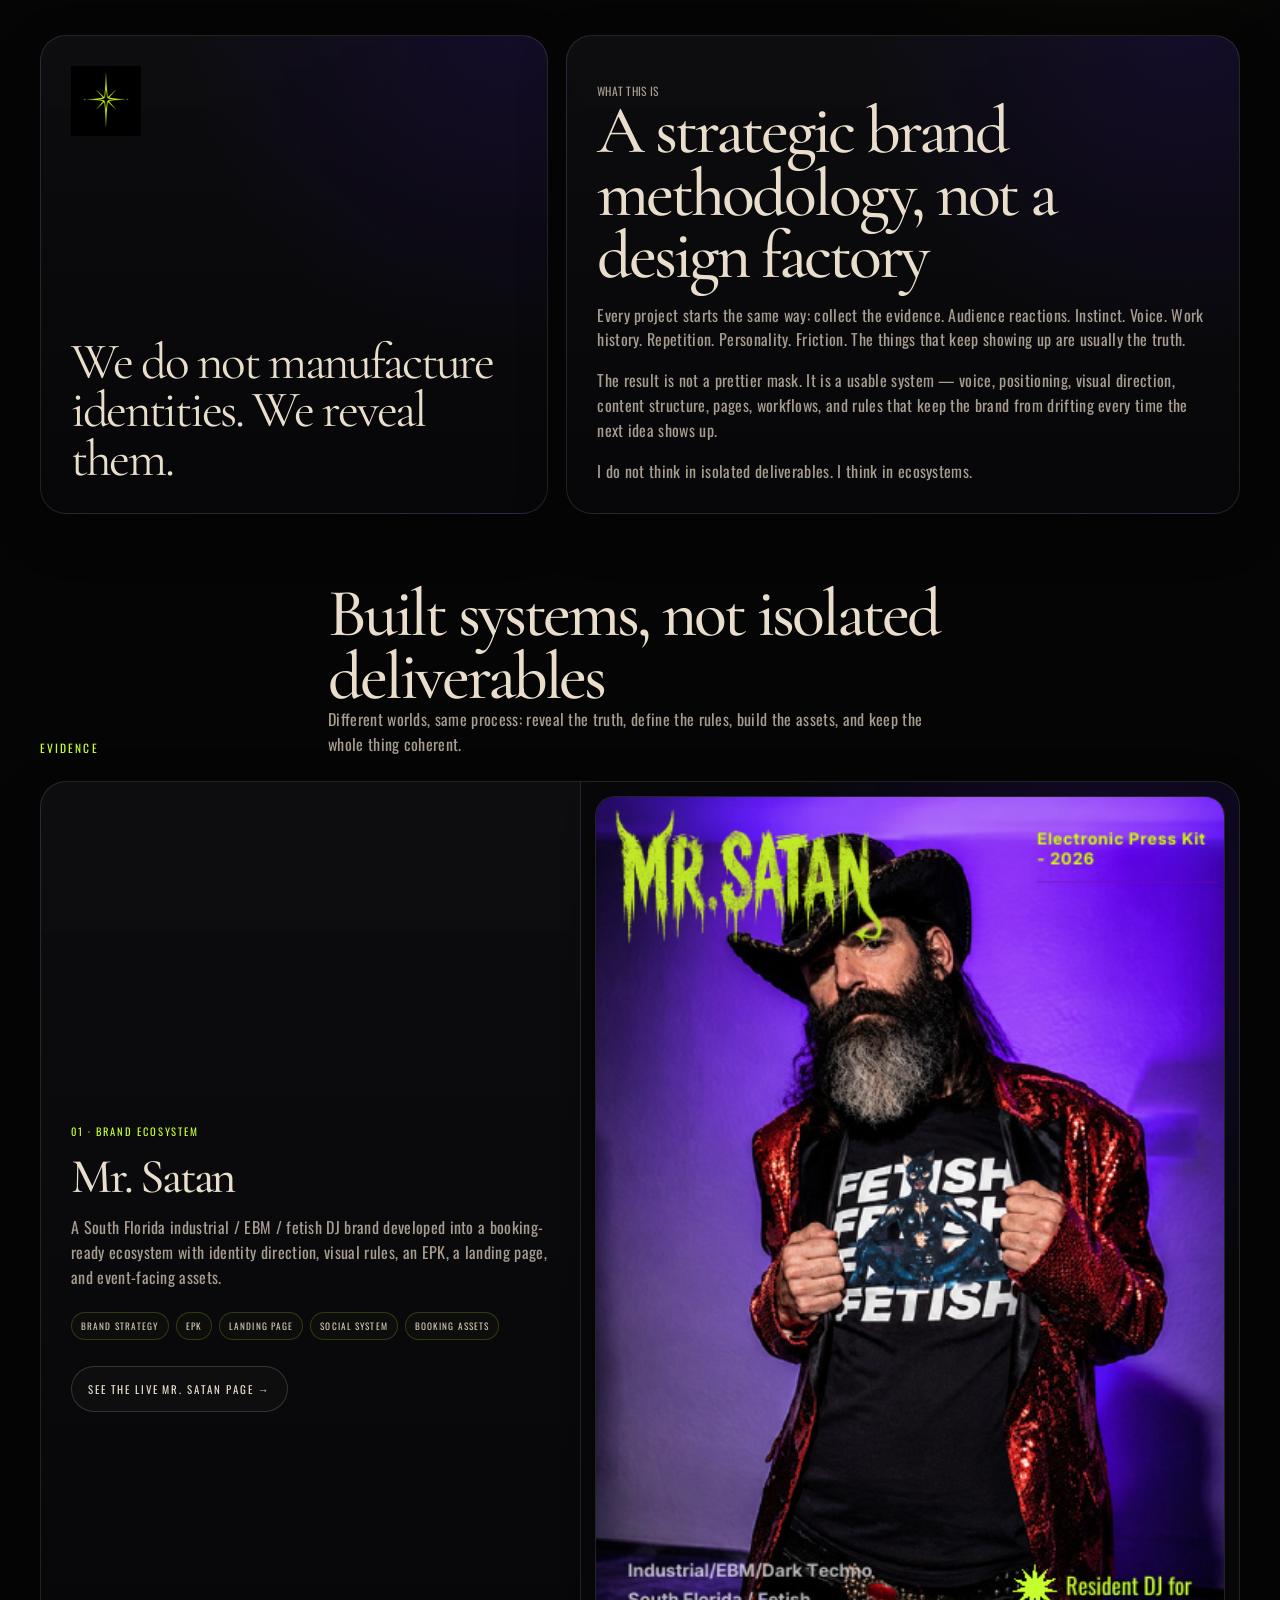
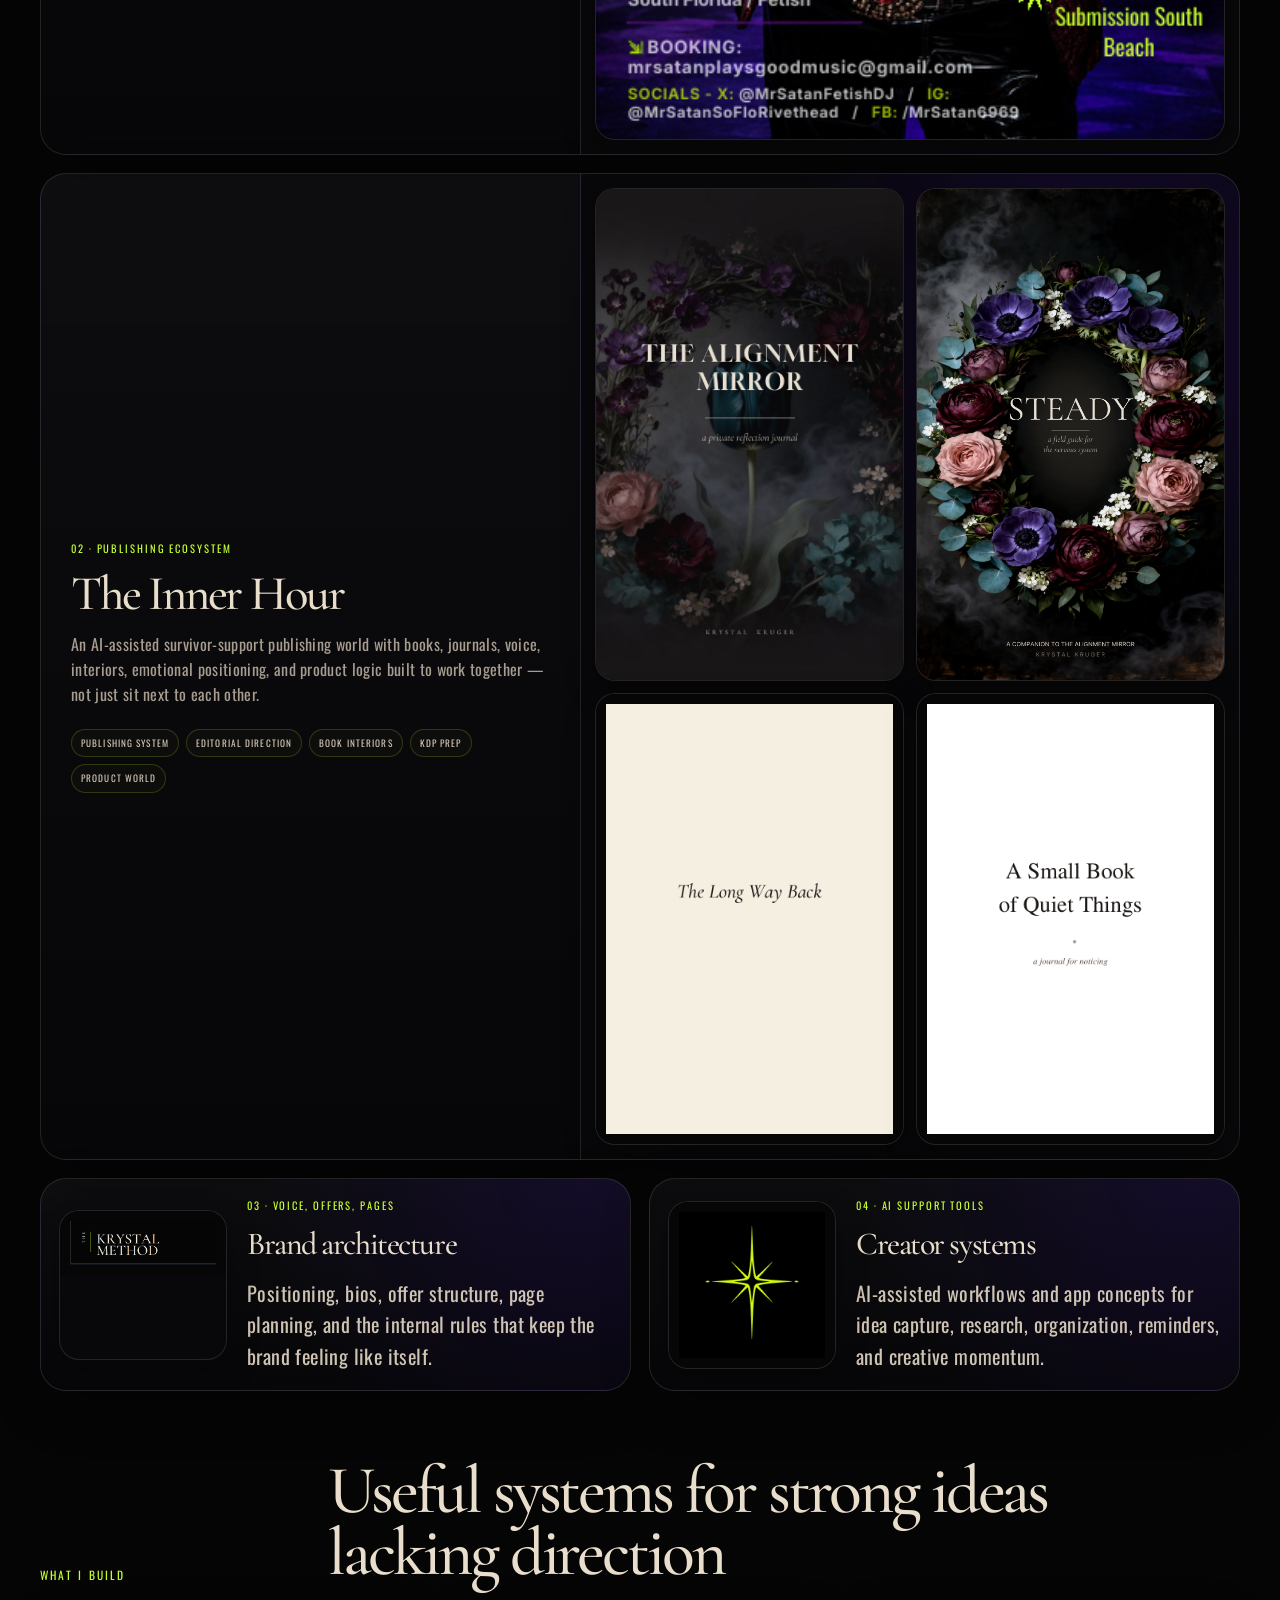
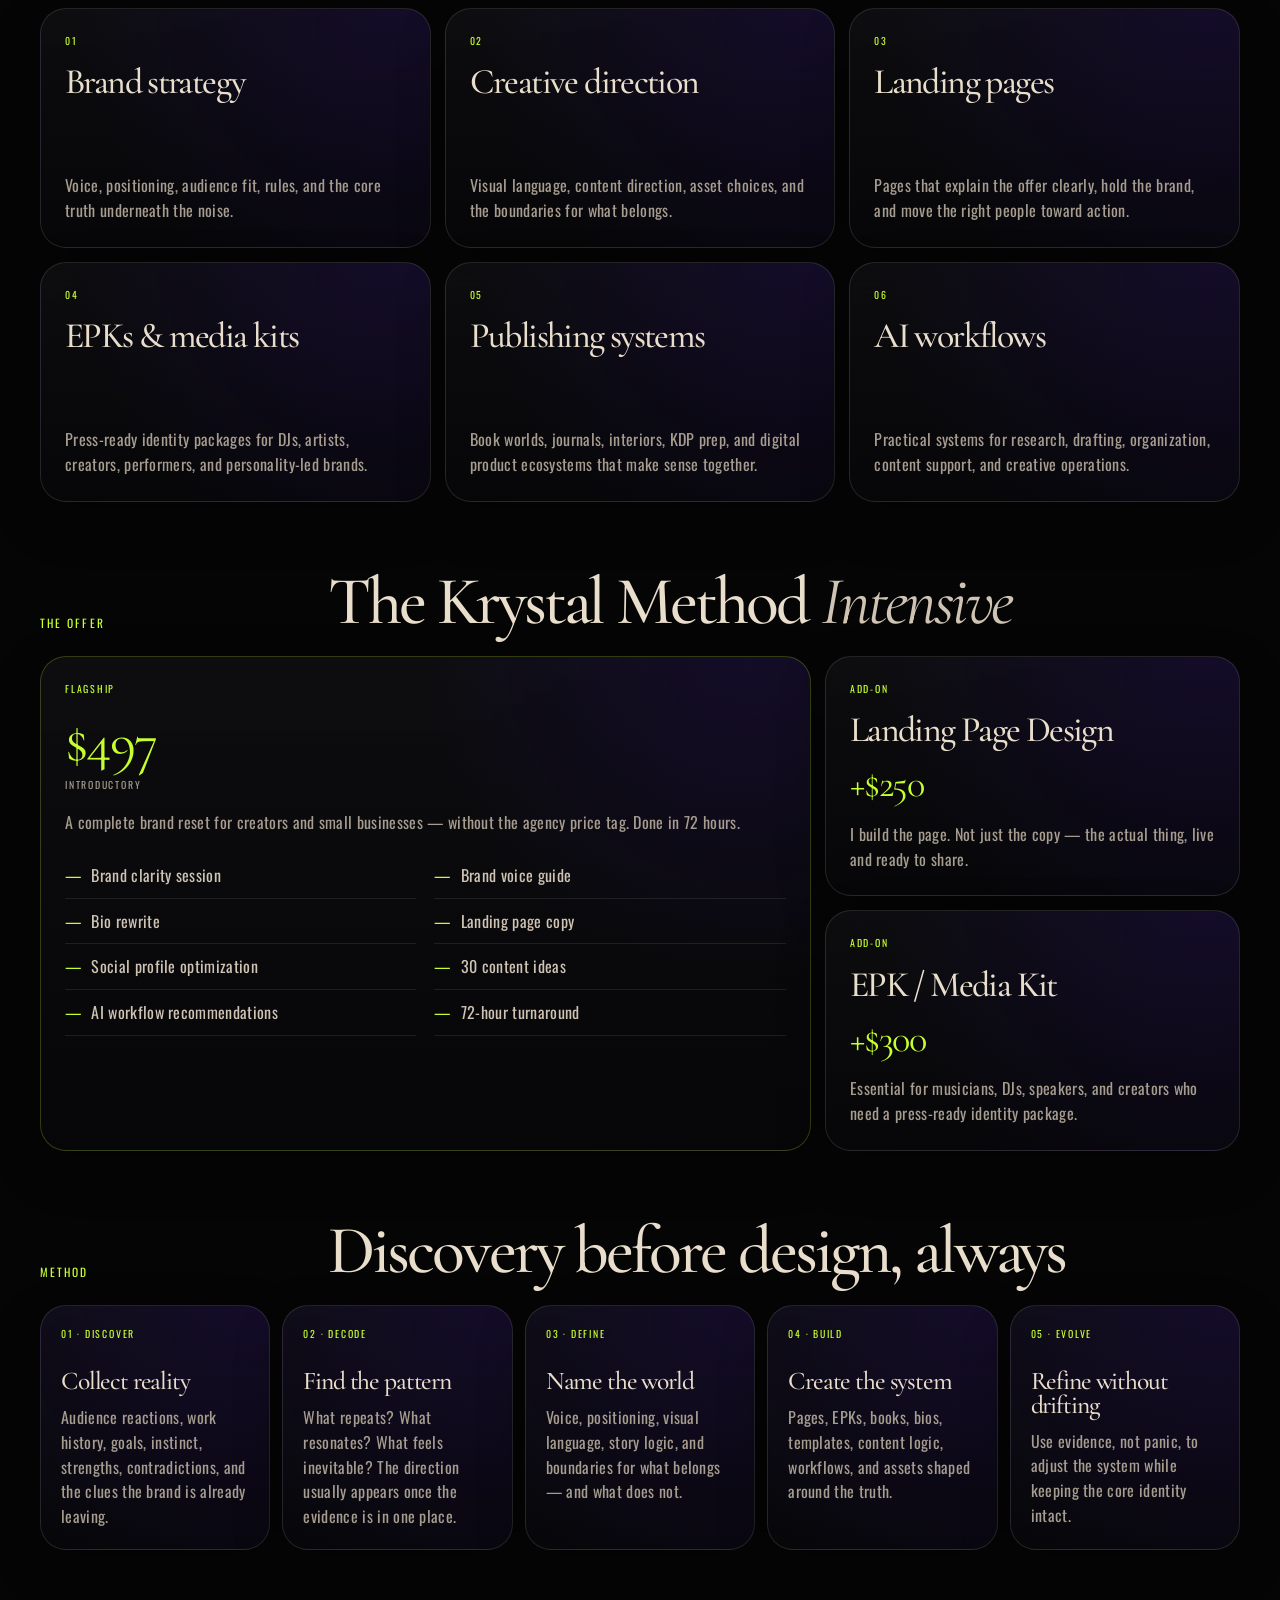
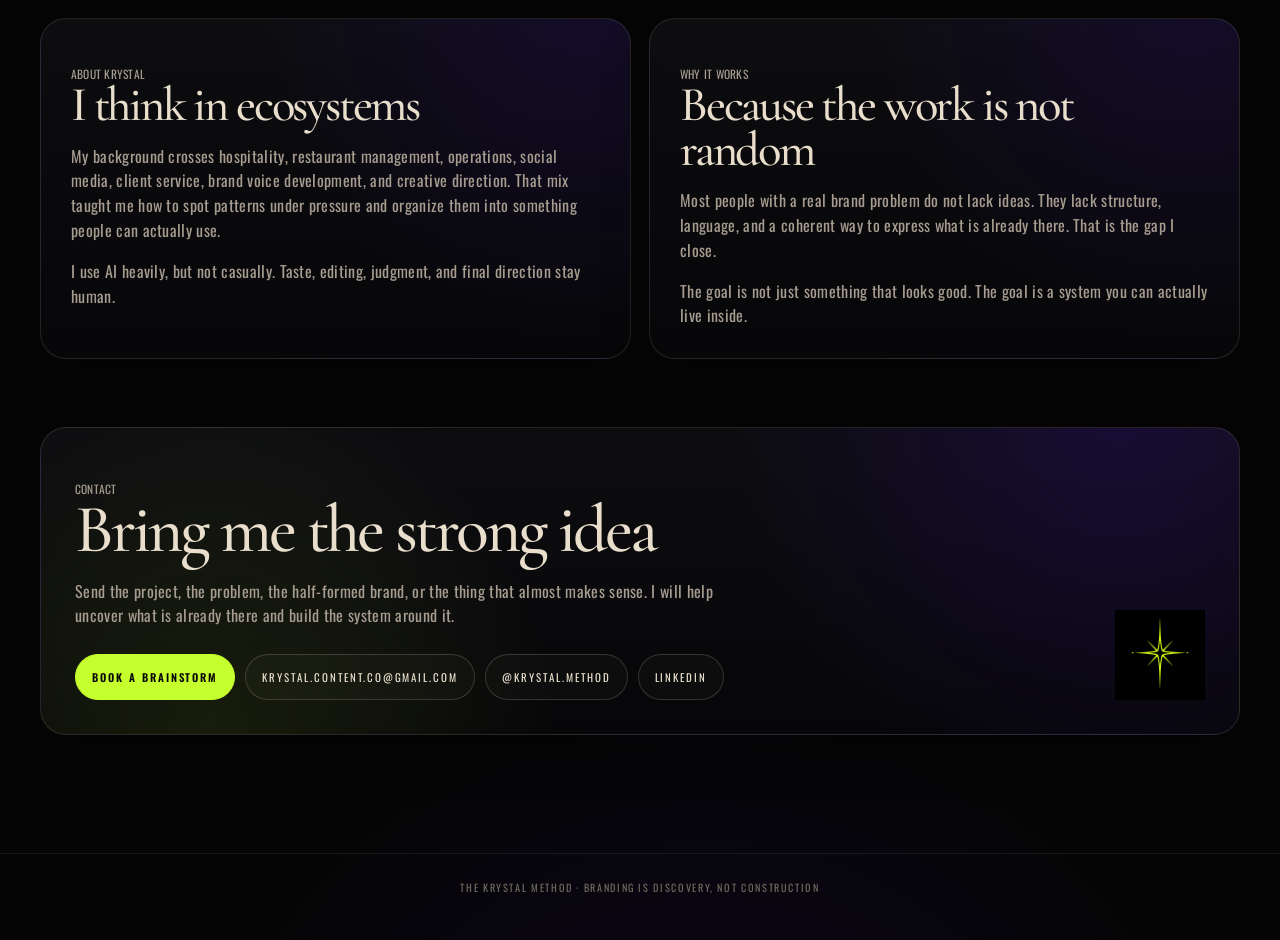
==== commit b90955d5: "Restore Intensive pricing, link live Mr. Satan page, fix book caption, 30-min kickoff, replace expir" ====
--- a/index.html
+++ b/index.html
@@ -656,6 +656,75 @@
       letter-spacing: .16em;
     }
 
+    .offer-grid {
+      display: grid;
+      grid-template-columns: 1.3fr .7fr;
+      gap: 14px;
+      align-items: stretch;
+    }
+
+    .offer-card {
+      align-content: start;
+      gap: 18px;
+    }
+
+    .offer-card.flagship {
+      border-color: var(--line-bright);
+    }
+
+    .offer-card .price {
+      display: block;
+      font-family: var(--serif);
+      color: var(--lime);
+      font-size: clamp(2.6rem, 4.4vw, 3.8rem);
+      line-height: 1;
+      letter-spacing: -.03em;
+    }
+
+    .offer-card .price-note {
+      display: block;
+      margin-top: 6px;
+      color: var(--taupe);
+      font-size: .62rem;
+      text-transform: uppercase;
+      letter-spacing: .18em;
+    }
+
+    .offer-list {
+      list-style: none;
+      margin: 0;
+      padding: 0;
+      display: grid;
+      grid-template-columns: repeat(2, 1fr);
+      gap: 0 18px;
+    }
+
+    .offer-list li {
+      padding: 10px 0;
+      border-bottom: 1px solid rgba(233,222,204,.10);
+      color: var(--bone-soft);
+      letter-spacing: .02em;
+    }
+
+    .offer-list li::before {
+      content: "—";
+      color: var(--lime);
+      margin-right: 10px;
+    }
+
+    .add-on-stack {
+      display: grid;
+      gap: 14px;
+    }
+
+    .add-on-stack .service-card {
+      min-height: 0;
+    }
+
+    .add-on-stack .price {
+      font-size: clamp(2rem, 3vw, 2.6rem);
+    }
+
     @media (max-width: 1040px) {
       .hero-grid,
       .truth-grid,
@@ -684,7 +753,8 @@
         grid-template-columns: repeat(2, 1fr);
       }
 
-      .mini-proof {
+      .mini-proof,
+      .offer-grid {
         grid-template-columns: 1fr;
       }
 
@@ -771,7 +841,8 @@
       .stripe-inner,
       .build-grid,
       .method-grid,
-      .mini-proof-inner {
+      .mini-proof-inner,
+      .offer-list {
         grid-template-columns: 1fr;
       }
 
@@ -843,6 +914,7 @@
         <a href="#truth">Truth</a>
         <a href="#evidence">Evidence</a>
         <a href="#builds">Builds</a>
+        <a href="#offer">Offer</a>
         <a href="#method">Method</a>
         <a href="#contact">Contact</a>
       </nav>
@@ -909,8 +981,8 @@
               <span class="caption">Long Way Back</span>
             </div>
             <div class="image-card contain">
-              <img src="assets/featured/tether-title.png" onerror="this.onerror=null;this.src='assets/proof/tether-title.png';" alt="Tether title page">
-              <span class="caption">Tether</span>
+              <img src="assets/featured/tether-title.png" onerror="this.onerror=null;this.src='assets/proof/tether-title.png';" alt="A Small Book of Quiet Things title page">
+              <span class="caption">A Small Book of Quiet Things</span>
             </div>
             <div class="image-card contain">
               <img src="assets/logos/tkm-star.jpeg" alt="The Krystal Method star mark">
@@ -980,6 +1052,9 @@
               <span>Social system</span>
               <span>Booking assets</span>
             </div>
+            <div class="button-row">
+              <a class="button" href="https://krystal929-afk.github.io/Mr.Satan-EPK/" target="_blank" rel="noopener">See the live Mr. Satan page &rarr;</a>
+            </div>
           </div>
           <div class="case-images single">
             <div class="image-card">
@@ -1015,7 +1090,7 @@
                 <img src="assets/featured/long-way-back-title.png" onerror="this.onerror=null;this.src='assets/proof/long-way-back-title.png';" alt="The Long Way Back title page">
               </div>
               <div class="image-card contain">
-                <img src="assets/featured/tether-title.png" onerror="this.onerror=null;this.src='assets/proof/tether-title.png';" alt="Tether title page">
+                <img src="assets/featured/tether-title.png" onerror="this.onerror=null;this.src='assets/proof/tether-title.png';" alt="A Small Book of Quiet Things title page">
               </div>
             </div>
           </div>
@@ -1102,6 +1177,55 @@
           </div>
           <p>Practical systems for research, drafting, organization, content support, and creative operations.</p>
         </article>
+      </div>
+    </section>
+
+    <section id="offer" class="wrap">
+      <div class="section-head">
+        <p class="eyebrow">The offer</p>
+        <div>
+          <h2>The Krystal Method <span class="display-alt">Intensive</span></h2>
+        </div>
+      </div>
+
+      <div class="offer-grid">
+        <article class="service-card offer-card flagship">
+          <div>
+            <div class="card-number">Flagship</div>
+            <span class="price">$497</span>
+            <span class="price-note">Introductory</span>
+          </div>
+          <p>A complete brand reset for creators and small businesses — without the agency price tag. Done in 72 hours.</p>
+          <ul class="offer-list">
+            <li>Brand clarity session</li>
+            <li>Brand voice guide</li>
+            <li>Bio rewrite</li>
+            <li>Landing page copy</li>
+            <li>Social profile optimization</li>
+            <li>30 content ideas</li>
+            <li>AI workflow recommendations</li>
+            <li>72-hour turnaround</li>
+          </ul>
+        </article>
+
+        <div class="add-on-stack">
+          <article class="service-card offer-card">
+            <div>
+              <div class="card-number">Add-on</div>
+              <h4>Landing Page Design</h4>
+            </div>
+            <span class="price">+$250</span>
+            <p>I build the page. Not just the copy — the actual thing, live and ready to share.</p>
+          </article>
+          <article class="service-card offer-card">
+            <div>
+              <div class="card-number">Add-on</div>
+              <h4>EPK / Media Kit</h4>
+            </div>
+            <span class="price">+$300</span>
+            <p>Essential for musicians, DJs, speakers, and creators who need a press-ready identity package.</p>
+          </article>
+        </div>
       </div>
     </section>
 
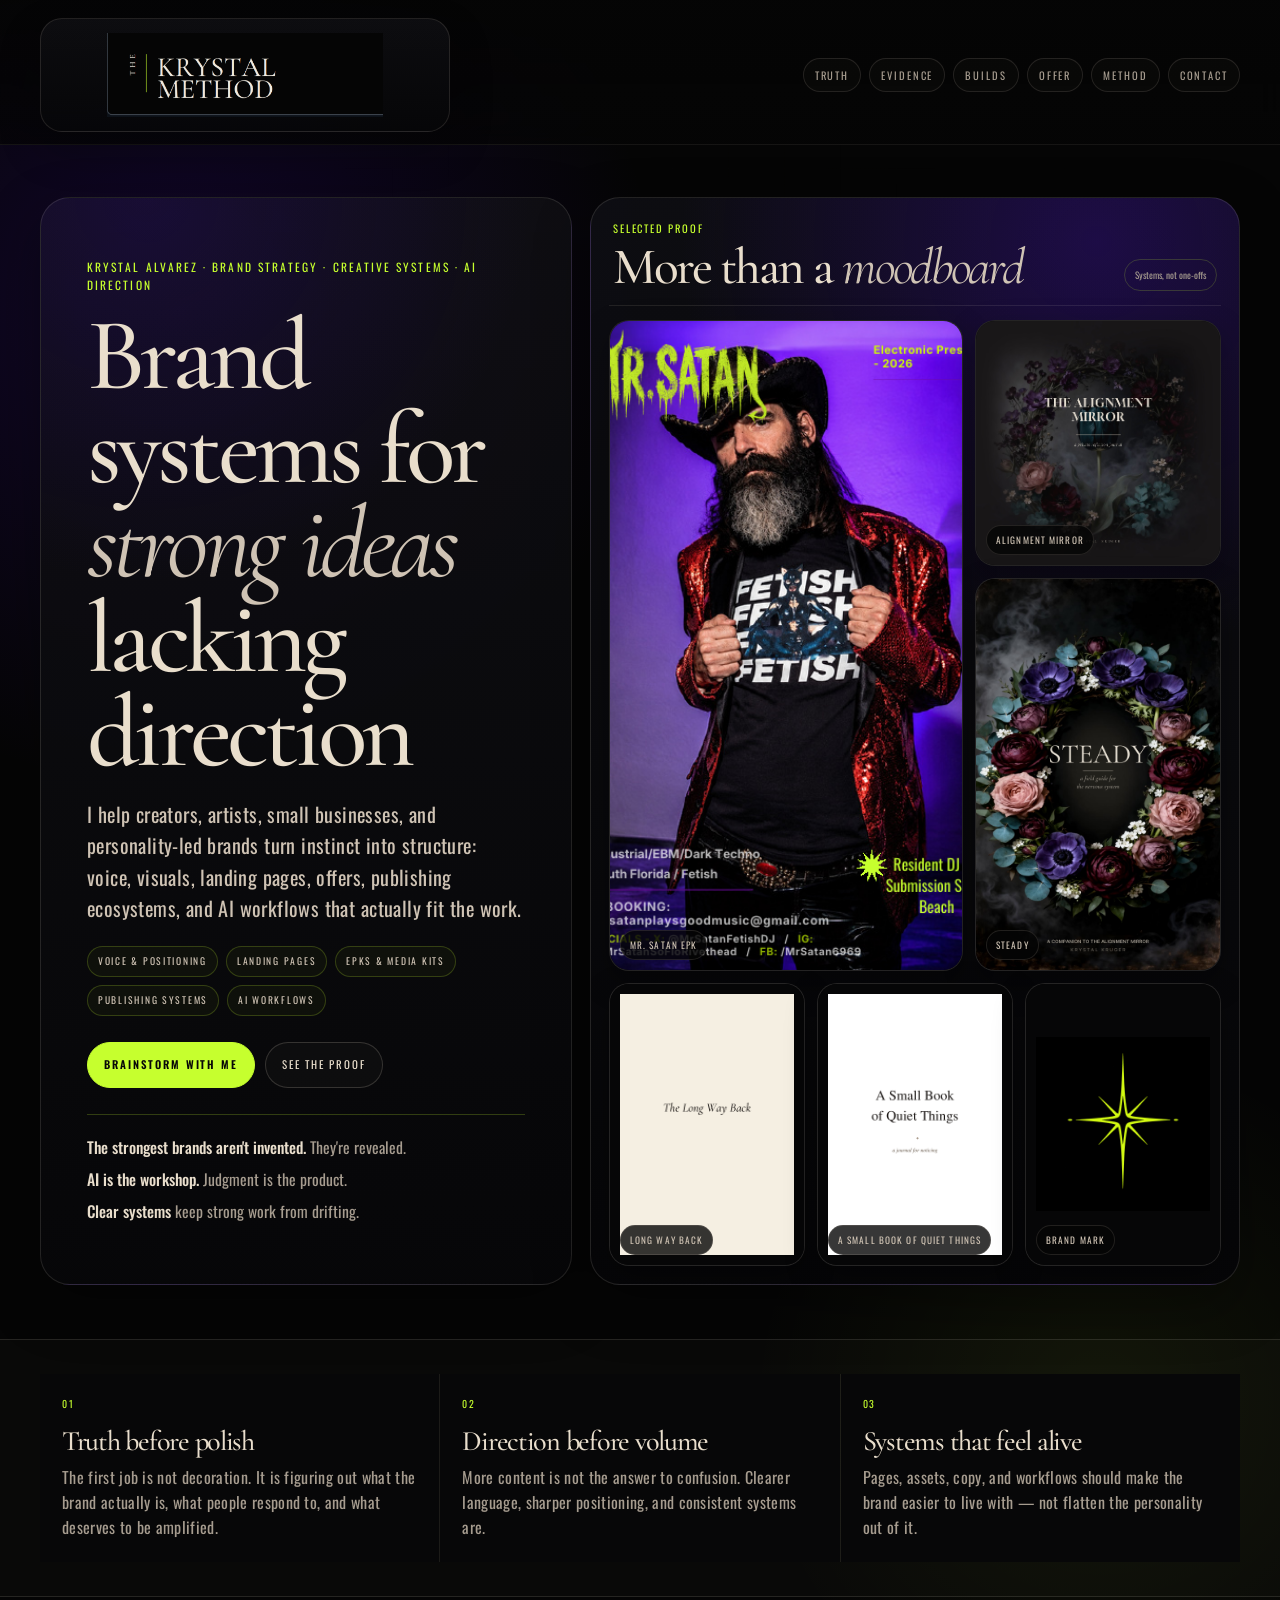
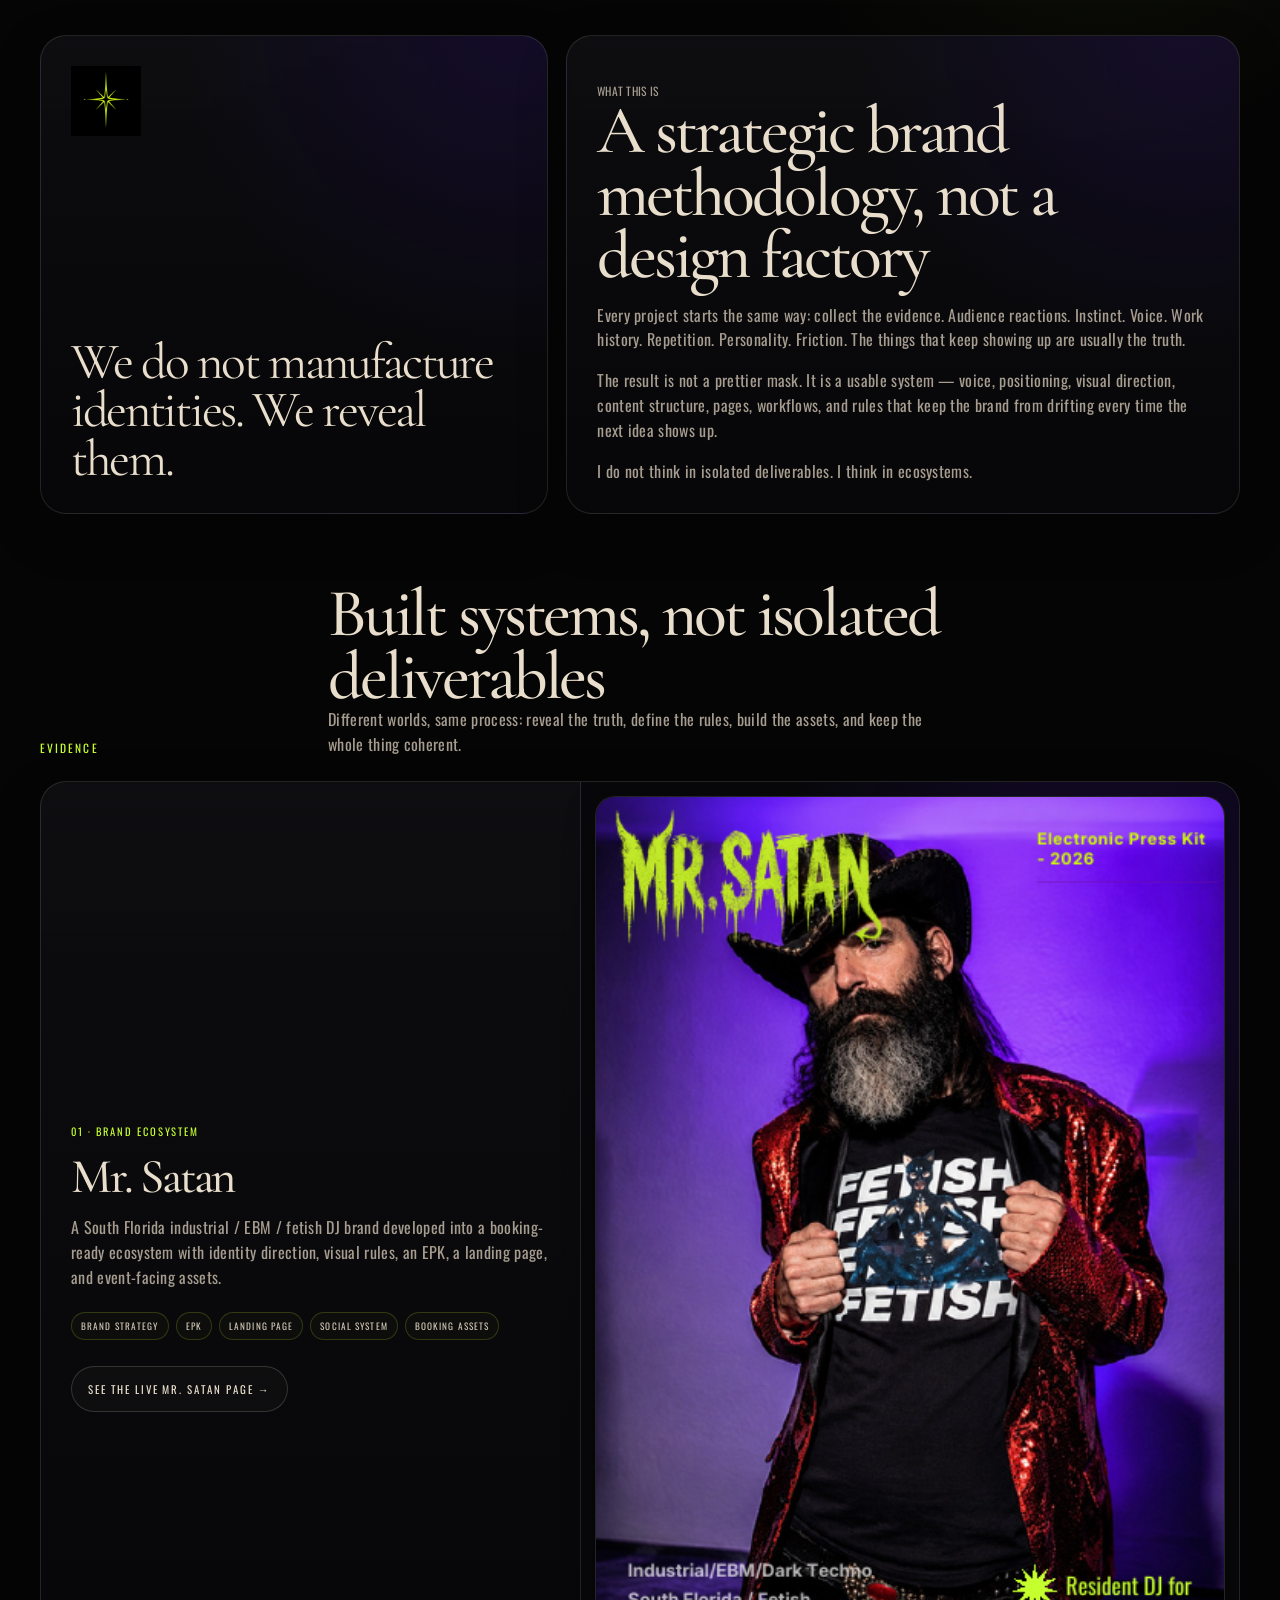
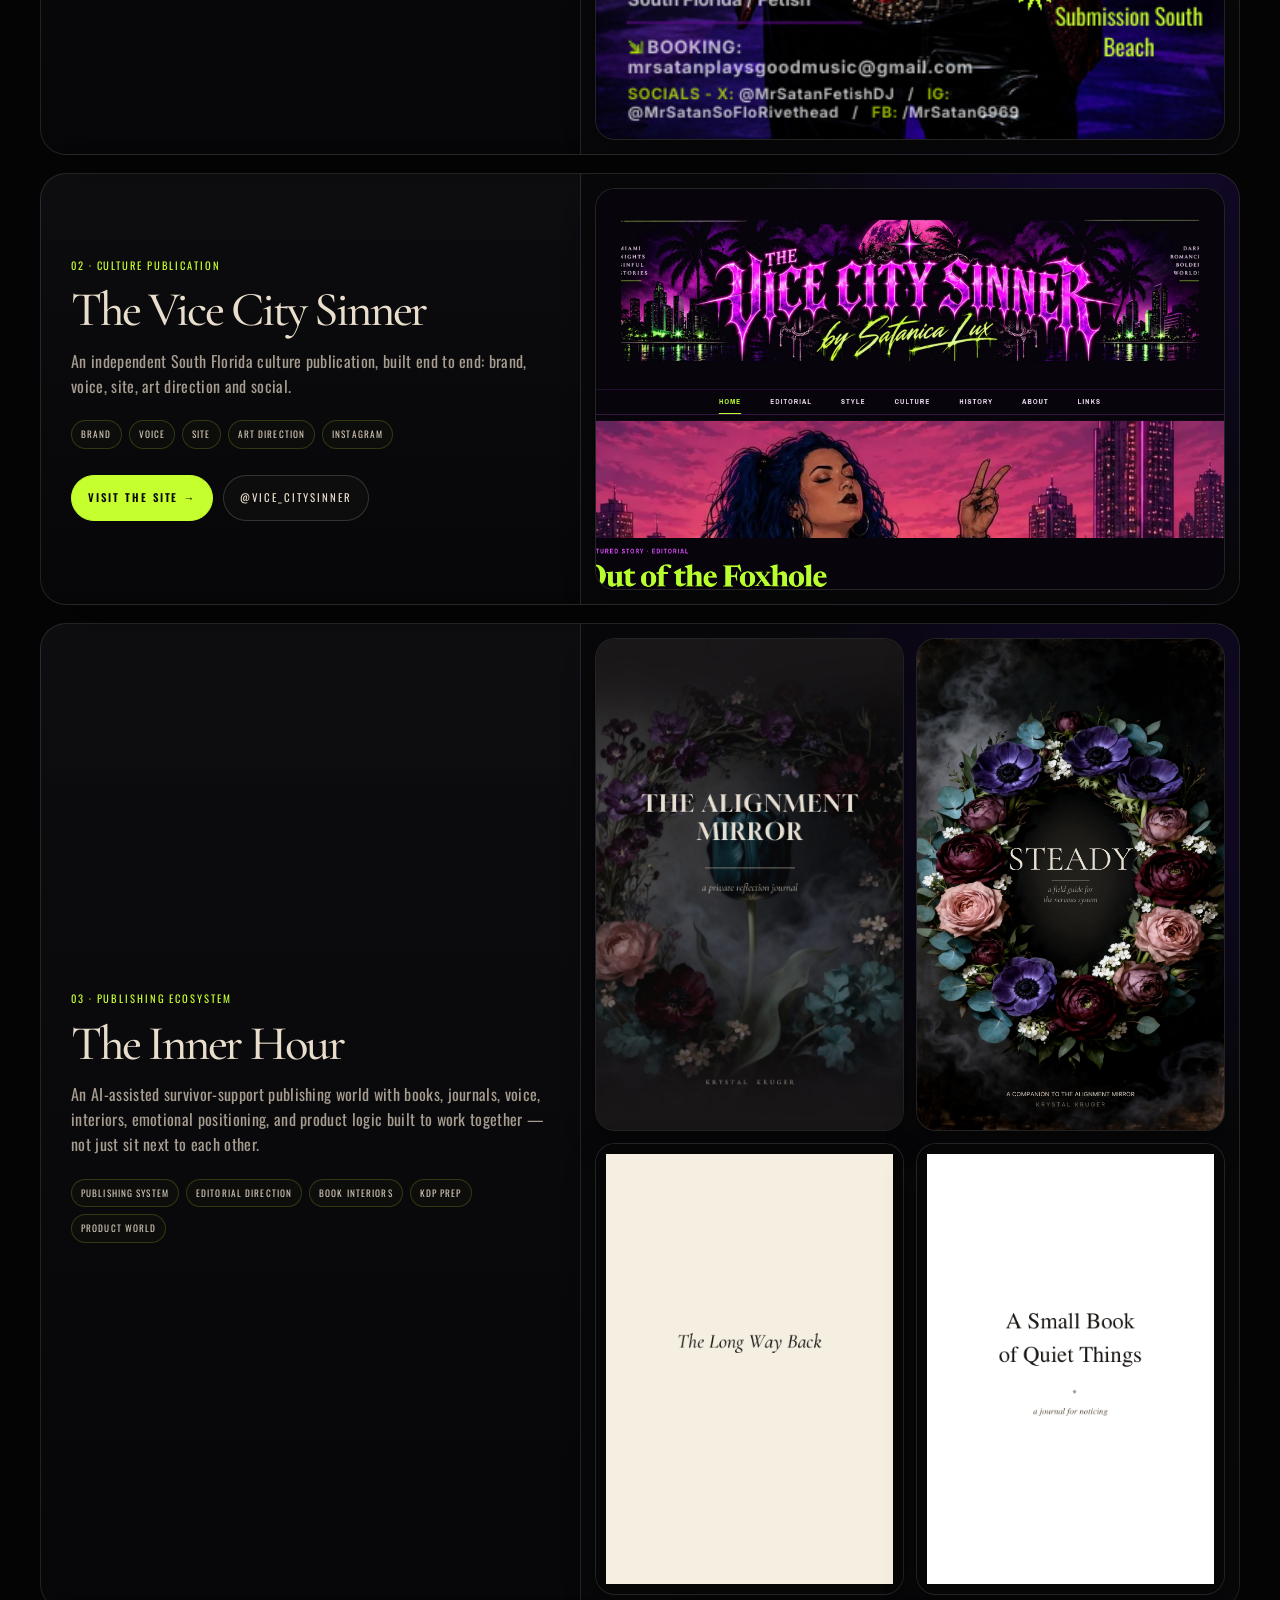
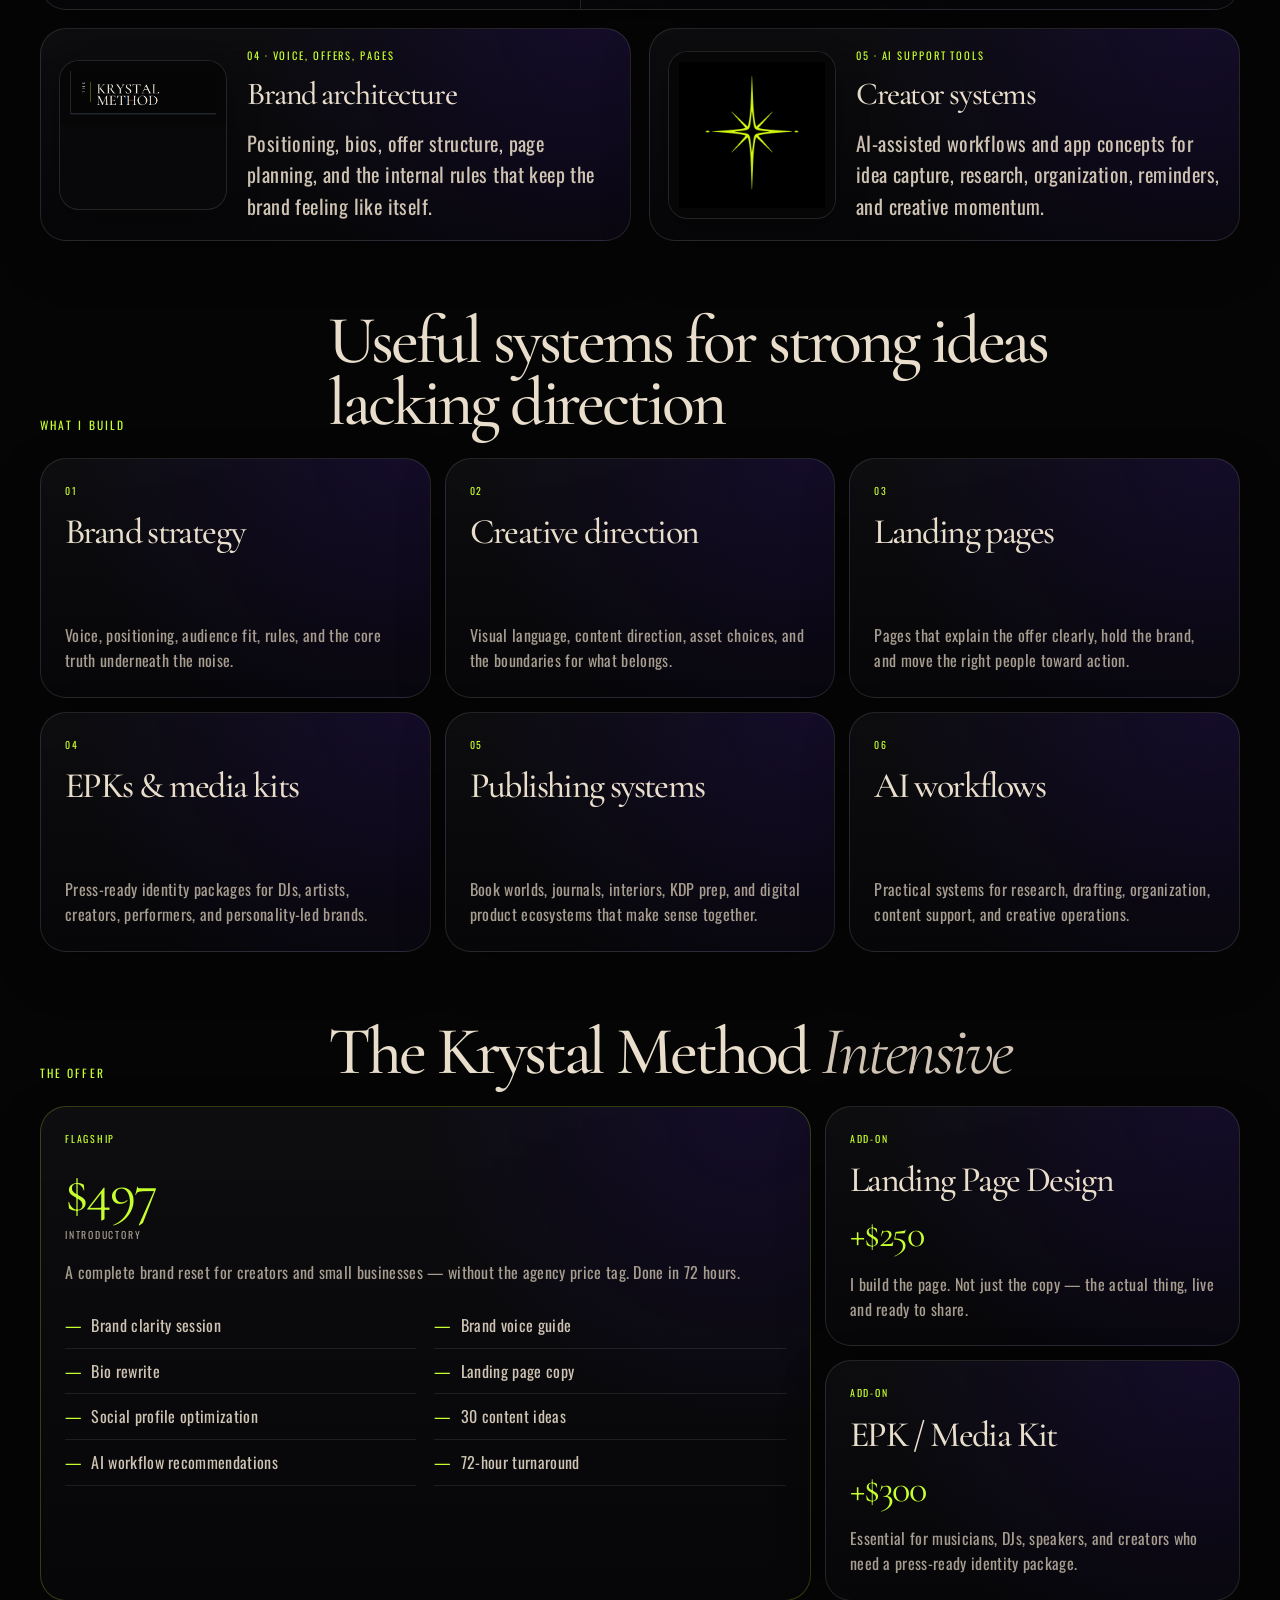
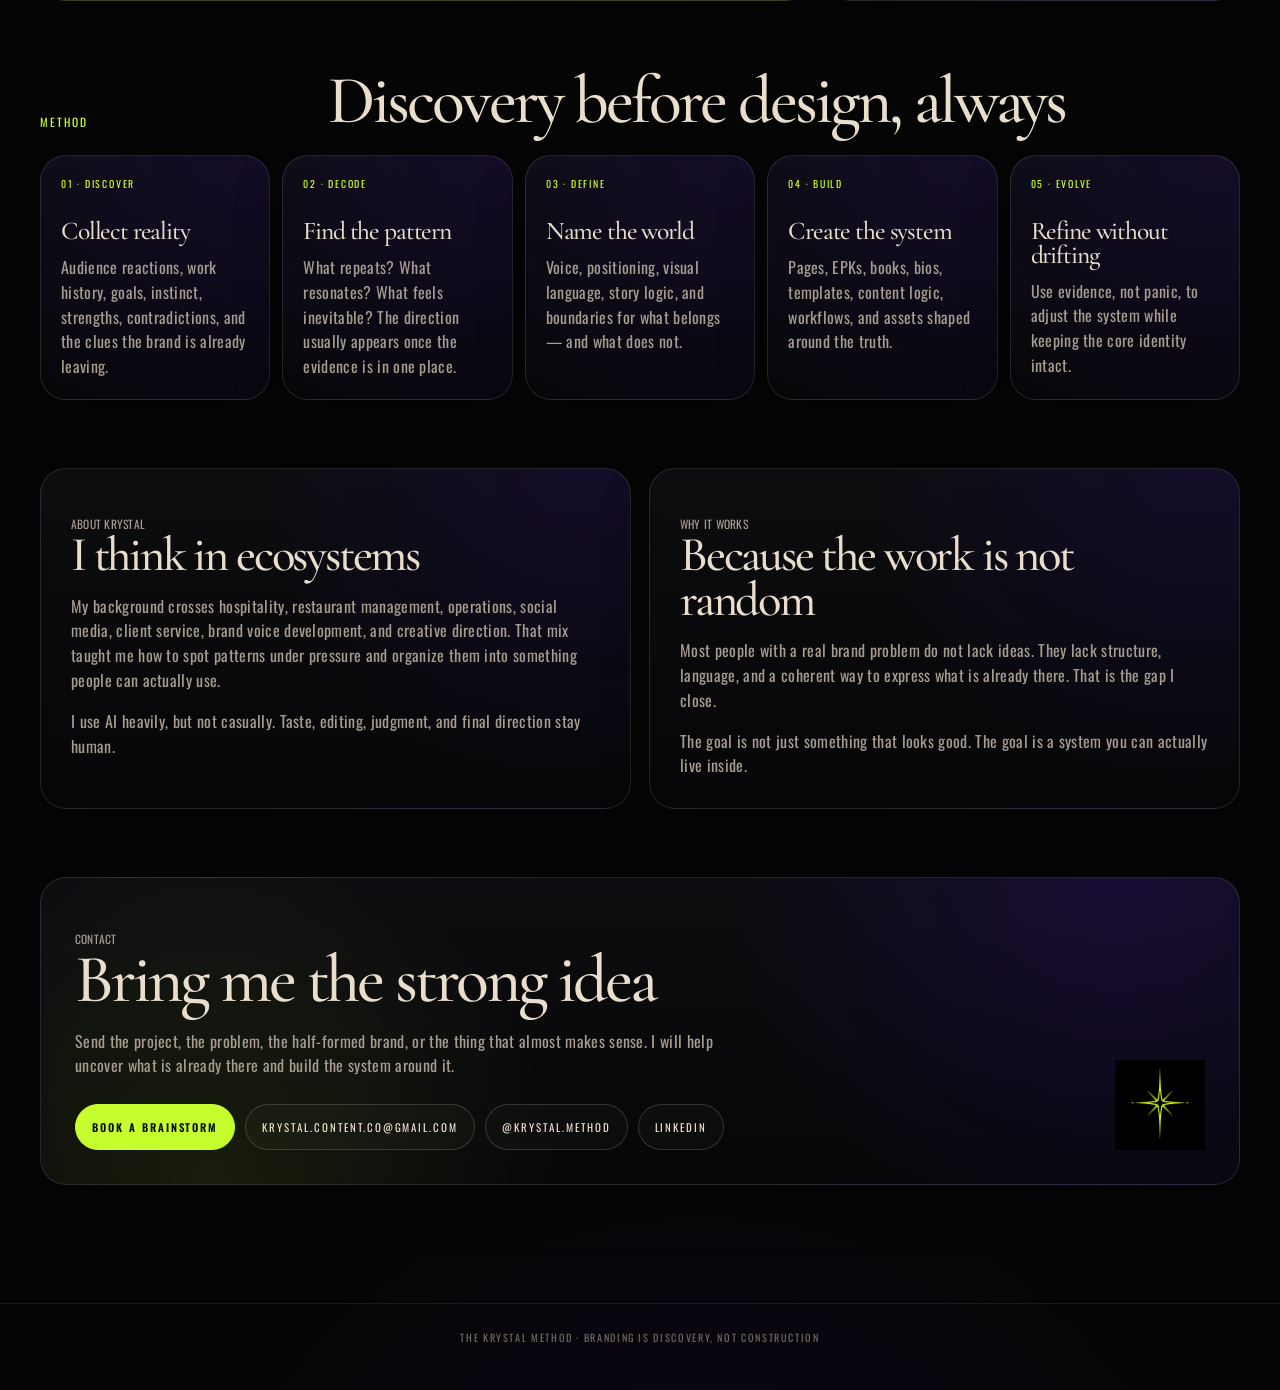
==== commit 54961a27: "Homepage: add The Vice City Sinner case study in #evidence." ====
--- a/index.html
+++ b/index.html
@@ -1067,7 +1067,33 @@
       <article class="case-card">
         <div class="case-grid">
           <div class="case-copy">
-            <div class="case-type">02 · Publishing ecosystem</div>
+            <div class="case-type">02 · Culture publication</div>
+            <h3>The Vice City Sinner</h3>
+            <p>An independent South Florida culture publication, built end to end: brand, voice, site, art direction and social.</p>
+            <div class="tag-row">
+              <span>Brand</span>
+              <span>Voice</span>
+              <span>Site</span>
+              <span>Art direction</span>
+              <span>Instagram</span>
+            </div>
+            <div class="button-row">
+              <a class="button primary" href="https://vicecitysinner.com" target="_blank" rel="noopener">Visit the site &rarr;</a>
+              <a class="button" href="https://instagram.com/Vice_citysinner" target="_blank" rel="noopener">@Vice_citysinner</a>
+            </div>
+          </div>
+          <div class="case-images single">
+            <div class="image-card">
+              <img src="assets/featured/vice-city-sinner-hero.png" alt="The Vice City Sinner homepage">
+            </div>
+          </div>
+        </div>
+      </article>
+
+      <article class="case-card">
+        <div class="case-grid">
+          <div class="case-copy">
+            <div class="case-type">03 · Publishing ecosystem</div>
             <h3>The Inner Hour</h3>
             <p>An AI-assisted survivor-support publishing world with books, journals, voice, interiors, emotional positioning, and product logic built to work together — not just sit next to each other.</p>
             <div class="tag-row">
@@ -1104,7 +1130,7 @@
               <img src="assets/logos/tkm-logo-horizontal.png" alt="The Krystal Method logo">
             </div>
             <div>
-              <div class="case-type">03 · Voice, offers, pages</div>
+              <div class="case-type">04 · Voice, offers, pages</div>
               <h4>Brand architecture</h4>
               <p class="lead">Positioning, bios, offer structure, page planning, and the internal rules that keep the brand feeling like itself.</p>
             </div>
@@ -1117,7 +1143,7 @@
               <img src="assets/logos/tkm-star.jpeg" alt="The Krystal Method star mark">
             </div>
             <div>
-              <div class="case-type">04 · AI support tools</div>
+              <div class="case-type">05 · AI support tools</div>
               <h4>Creator systems</h4>
               <p class="lead">AI-assisted workflows and app concepts for idea capture, research, organization, reminders, and creative momentum.</p>
             </div>
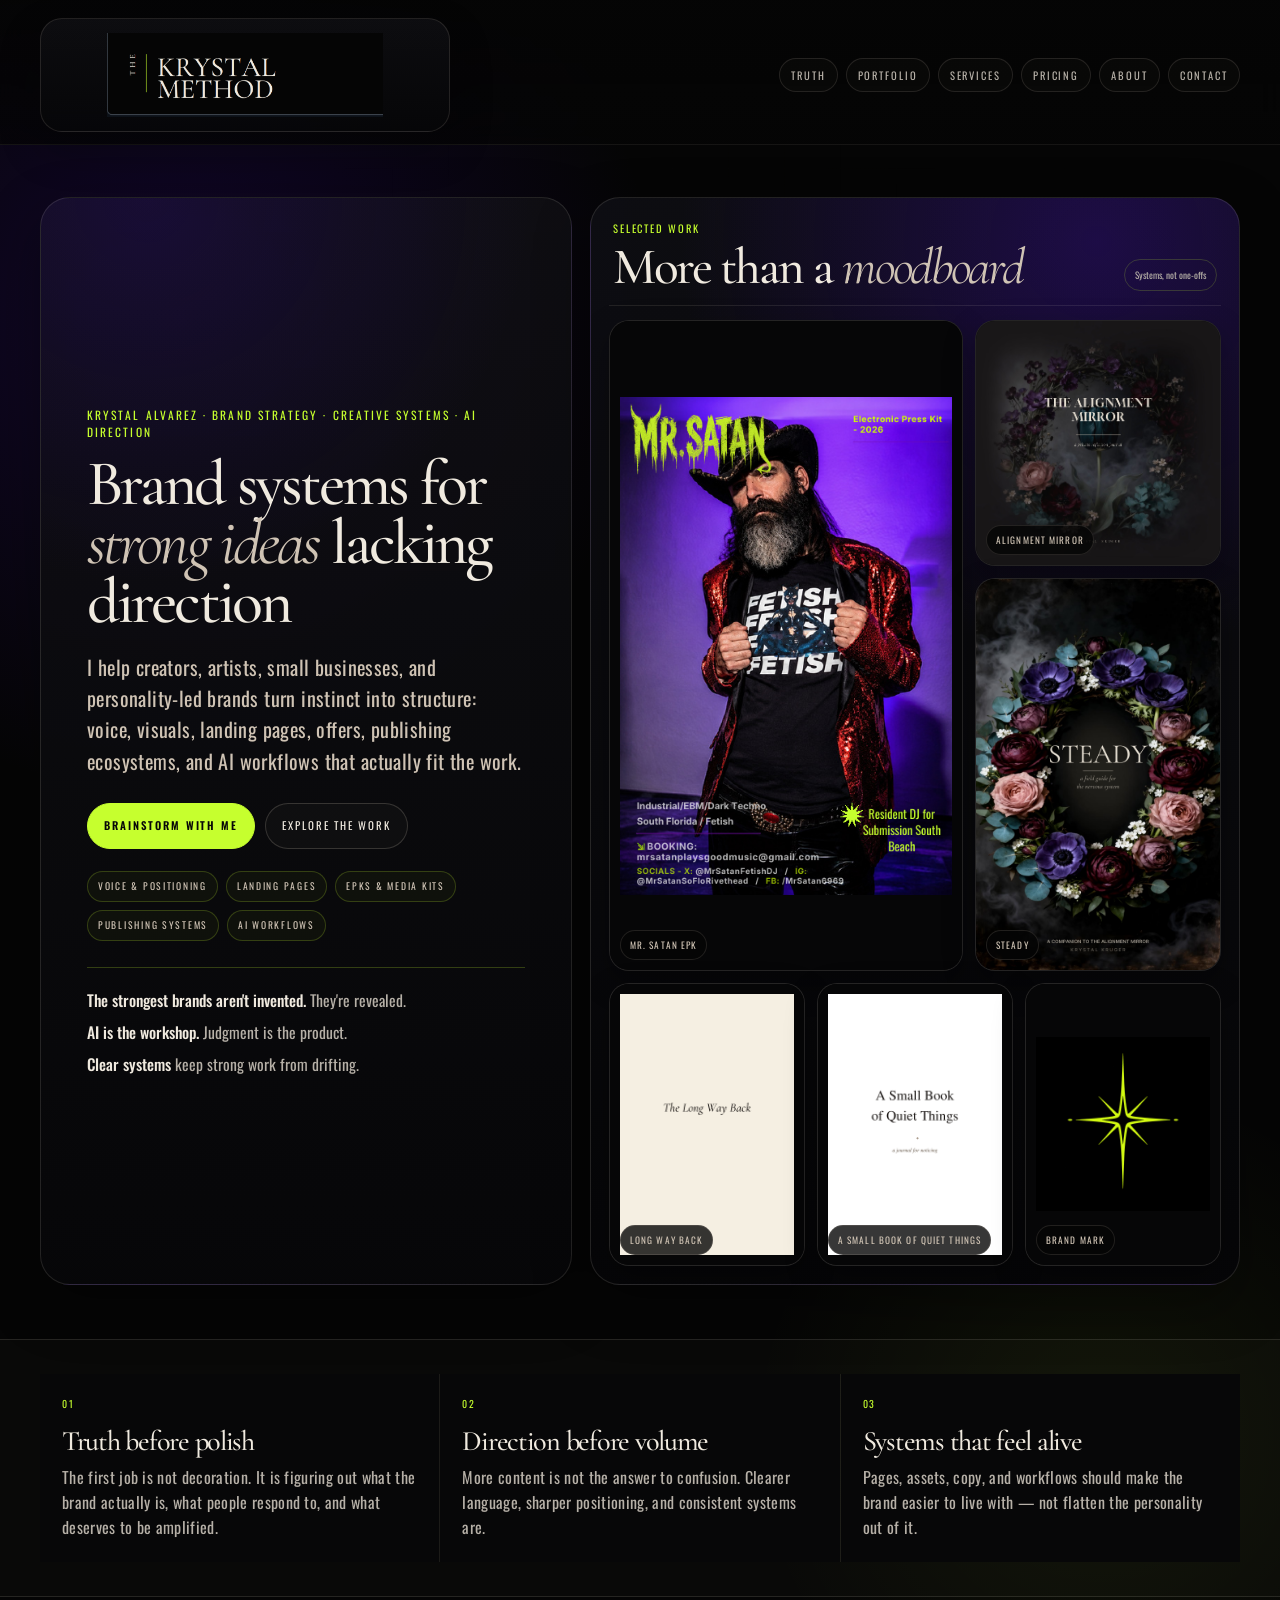
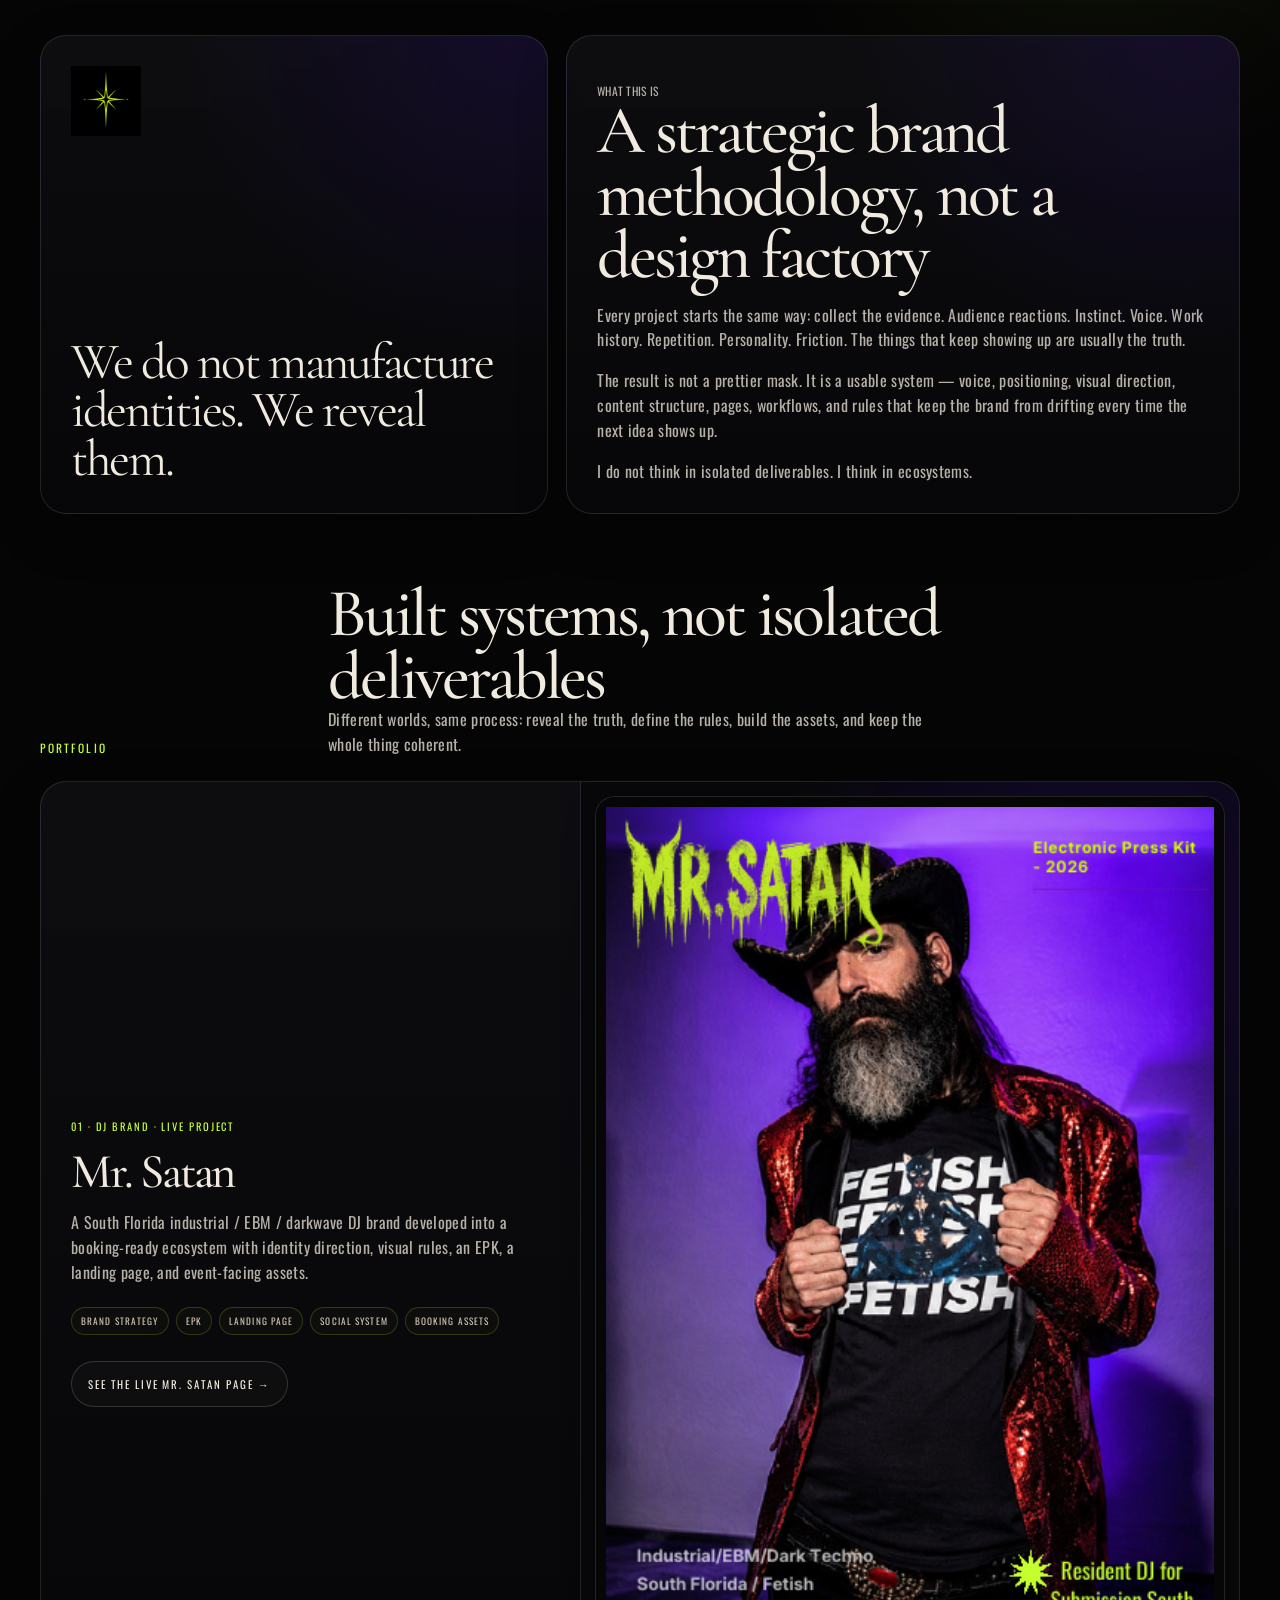
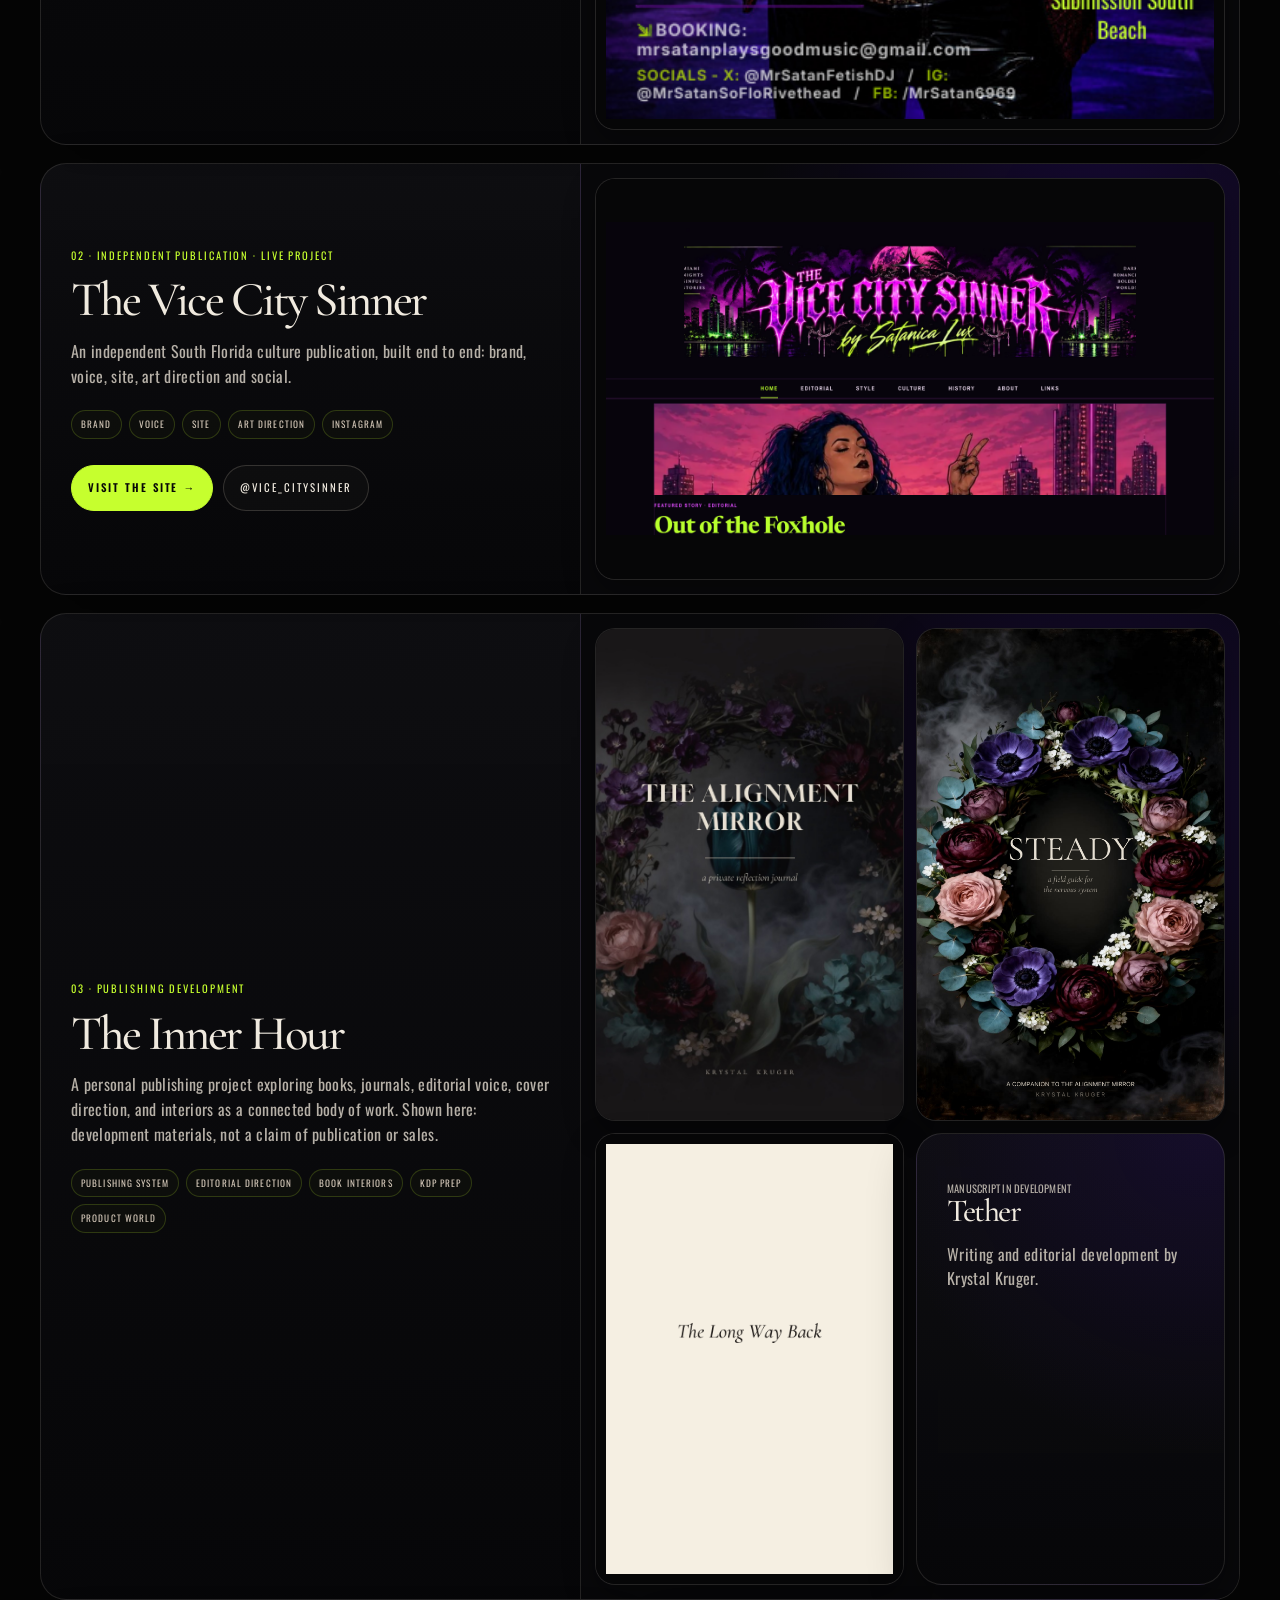
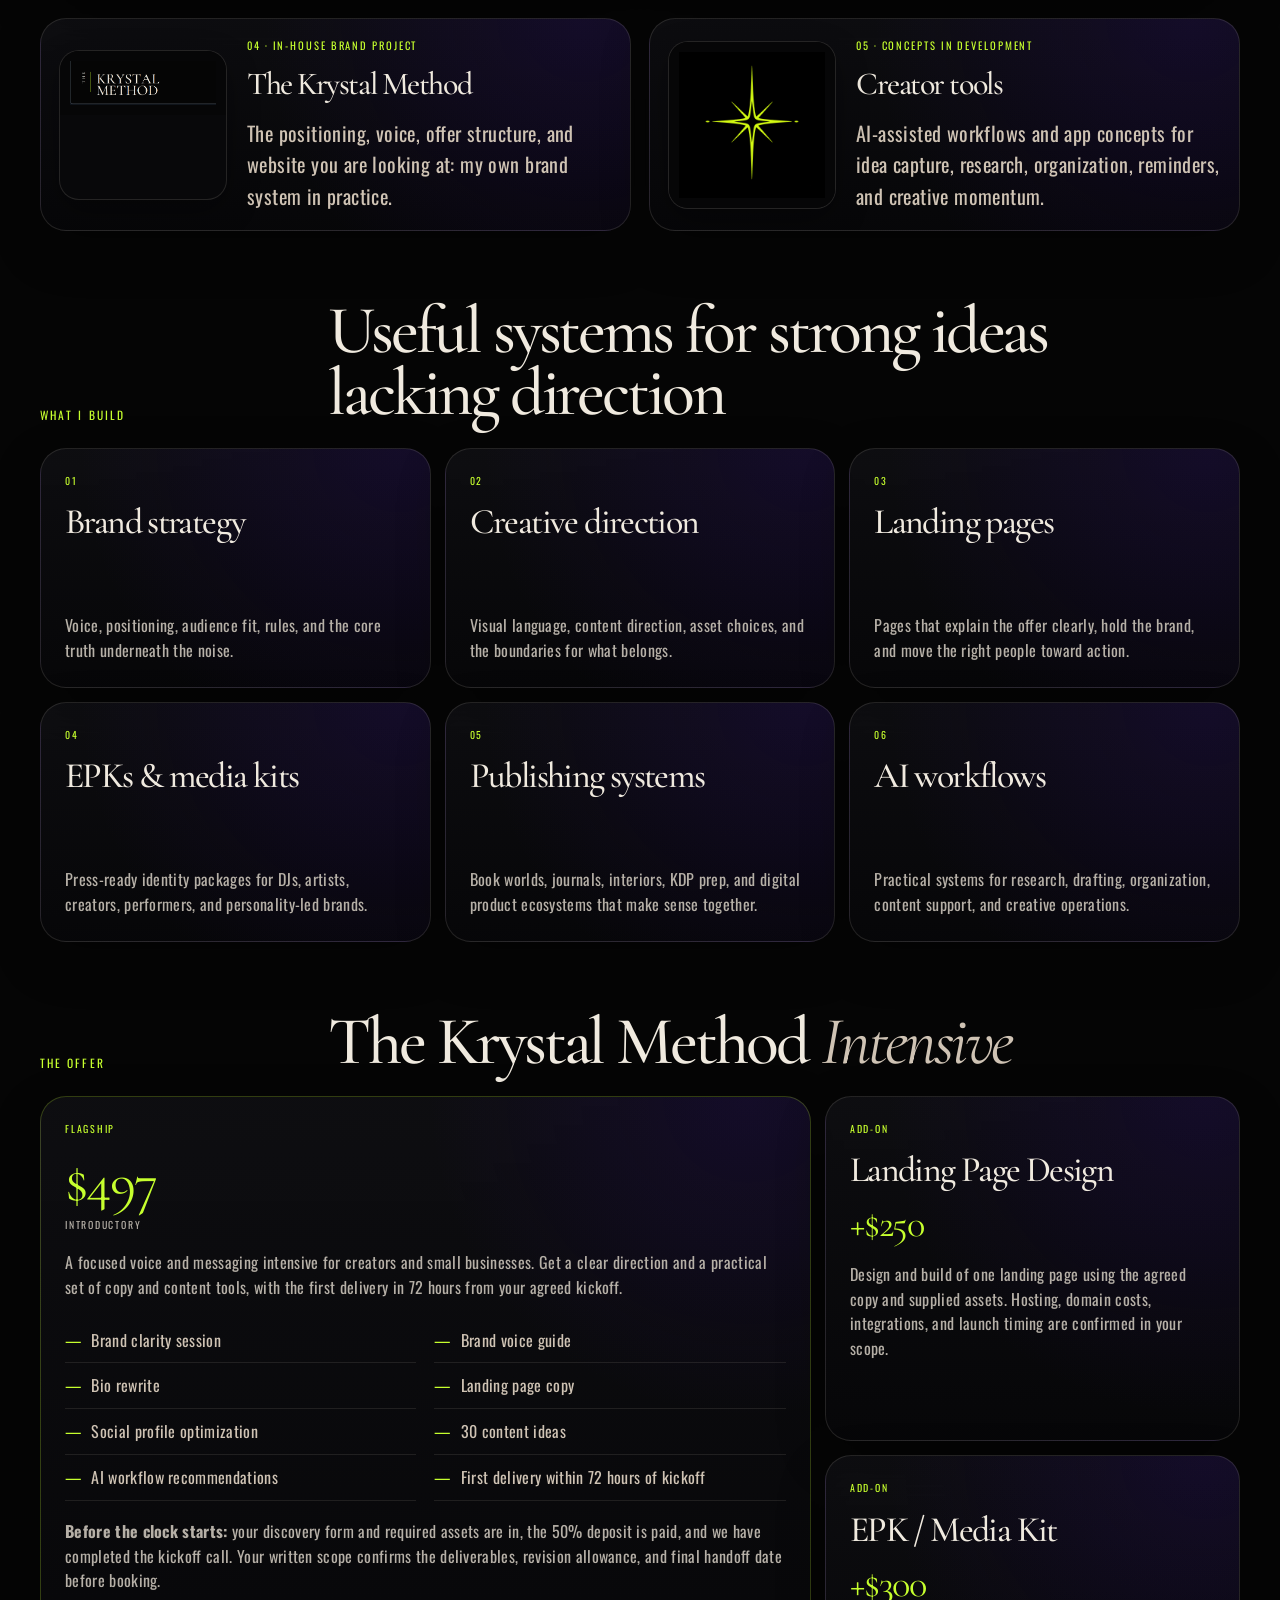
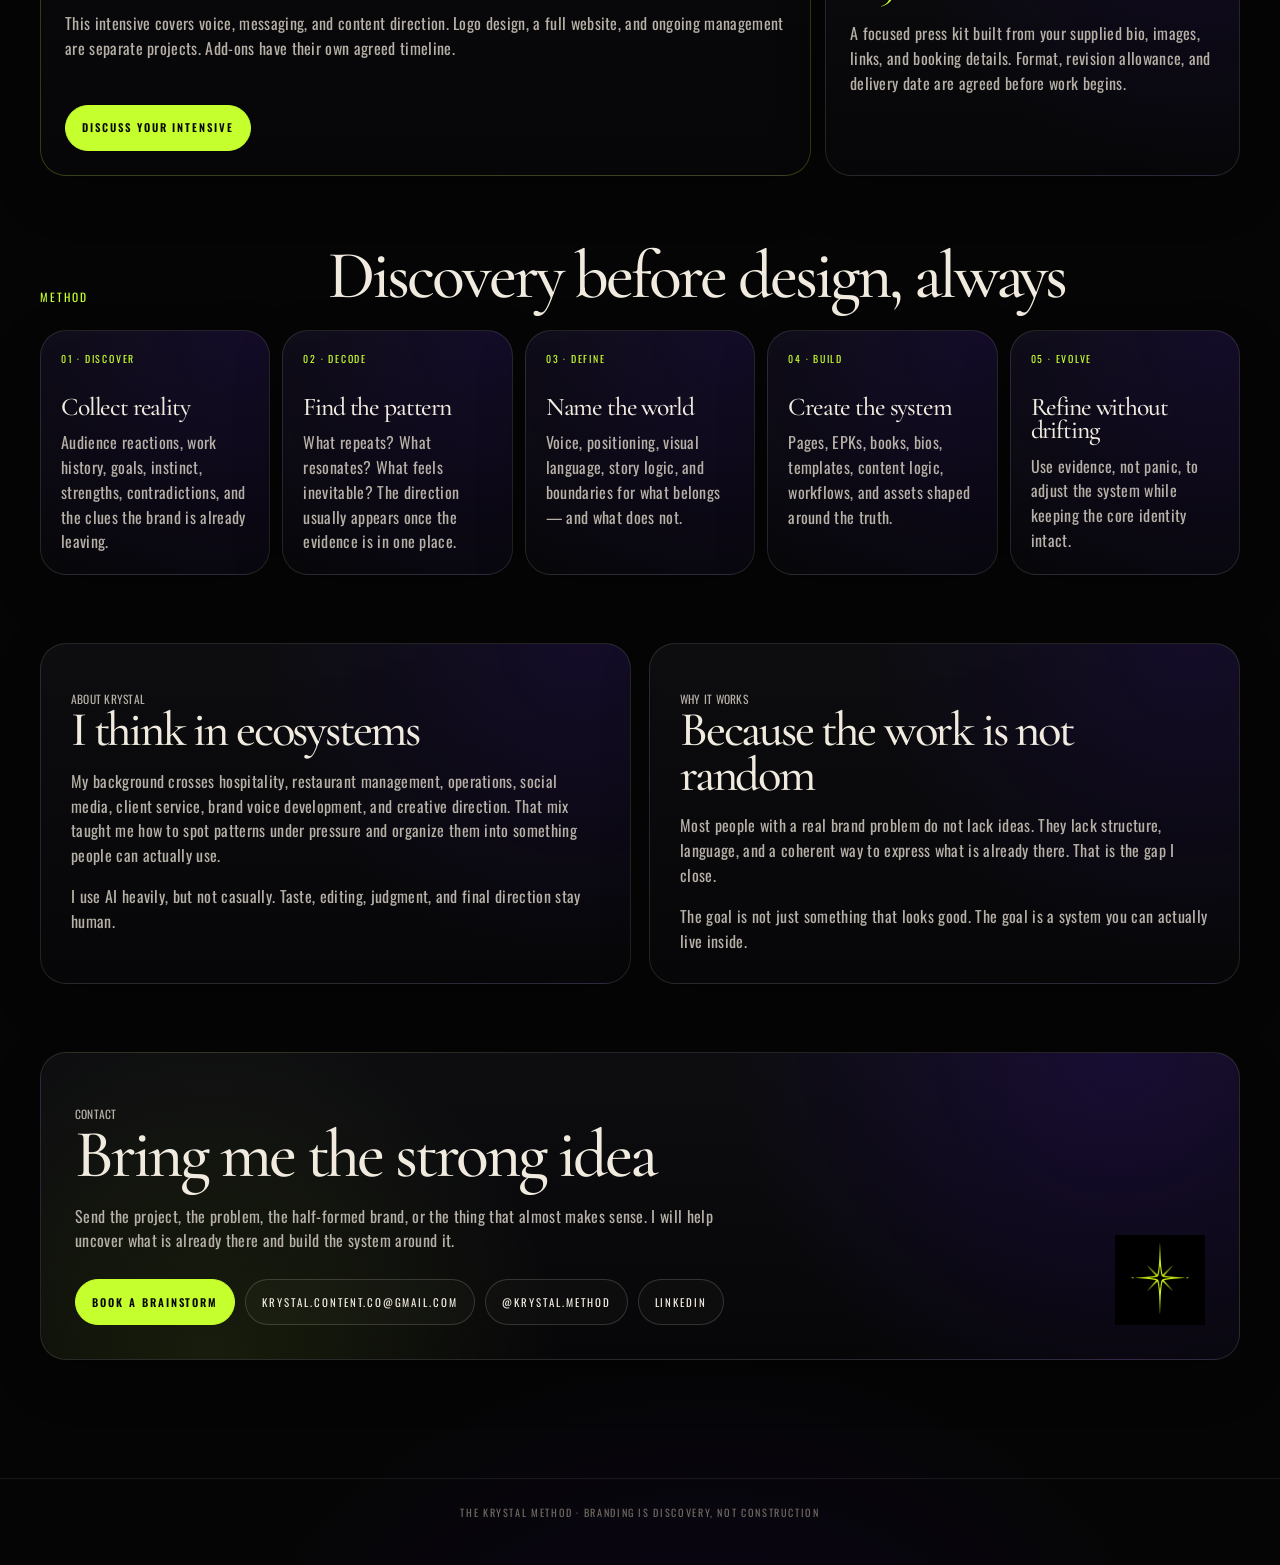
==== commit 8bad1cfc: "Clarify homepage offer scope and portfolio status; improve navigation and artwork framing" ====
--- a/index.html
+++ b/index.html
@@ -18,9 +18,9 @@
       --ink: #09090c;
       --panel: #101014;
       --panel-soft: #151419;
-      --bone: #e9decc;
+      --bone: #f0eadf;
       --bone-soft: #cfc3b4;
-      --taupe: #a69c8f;
+      --taupe: #b6b0a7;
       --dim: #70695f;
       --lime: #c6ff2e;
       --purple: #3a0ca3;
@@ -135,7 +135,9 @@
     }
 
     main { padding: 18px 0 84px; }
-    section { padding: 34px 0; }
+    section { padding: 34px 0; scroll-margin-top: 150px; }
+    a:focus-visible { outline: 2px solid var(--lime); outline-offset: 5px; }
+    @media (prefers-reduced-motion: reduce) { html { scroll-behavior: auto; } }
 
     h1, h2, h3, h4 {
       margin: 0;
@@ -147,7 +149,7 @@
     }
 
     h1 {
-      font-size: clamp(3.5rem, 8vw, 7.7rem);
+      font-size: clamp(3.2rem, 5vw, 4.6rem);
       max-width: 920px;
     }
 
@@ -215,7 +217,7 @@
 
     .hero-copy {
       padding: clamp(26px, 4vw, 46px);
-      min-height: 650px;
+      min-height: 560px;
       border: 1px solid var(--line);
       border-radius: 30px;
       background:
@@ -912,10 +914,10 @@
       </a>
       <nav class="nav" aria-label="Primary navigation">
         <a href="#truth">Truth</a>
-        <a href="#evidence">Evidence</a>
-        <a href="#builds">Builds</a>
-        <a href="#offer">Offer</a>
-        <a href="#method">Method</a>
+        <a href="#evidence">Portfolio</a>
+        <a href="#builds">Services</a>
+        <a href="#offer">Pricing</a>
+        <a href="#about">About</a>
         <a href="#contact">Contact</a>
       </nav>
     </div>
@@ -929,6 +931,11 @@
           <h1>Brand systems for <span class="display-alt">strong ideas</span> lacking direction</h1>
           <p class="lead">I help creators, artists, small businesses, and personality-led brands turn instinct into structure: voice, visuals, landing pages, offers, publishing ecosystems, and AI workflows that actually fit the work.</p>
 
+          <div class="button-row">
+            <a class="button primary" href="https://calendly.com/krystal-method">Brainstorm with me</a>
+            <a class="button" href="#evidence">Explore the work</a>
+          </div>
+
           <div class="pills">
             <span class="pill">Voice & positioning</span>
             <span class="pill">Landing pages</span>
@@ -937,11 +944,6 @@
             <span class="pill">AI workflows</span>
           </div>
 
-          <div class="button-row">
-            <a class="button primary" href="https://calendly.com/krystal-method">Brainstorm with me</a>
-            <a class="button" href="#evidence">See the proof</a>
-          </div>
-
           <div class="hero-note">
             <div><strong>The strongest brands aren't invented.</strong> They're revealed.</div>
             <div><strong>AI is the workshop.</strong> Judgment is the product.</div>
@@ -952,14 +954,14 @@
         <aside class="proof-panel" aria-label="Selected project images">
           <div class="proof-title">
             <div>
-              <p class="label">Selected proof</p>
+              <p class="label">Selected work</p>
               <h3>More than a <span class="display-alt">moodboard</span></h3>
             </div>
             <div class="proof-chip">Systems, not one-offs</div>
           </div>
 
           <div class="editorial-proof">
-            <div class="image-card large">
+            <div class="image-card large contain">
               <img src="assets/featured/mr-satan-epk-cover.png" onerror="this.onerror=null;this.src='assets/proof/mr-satan-epk-cover.png';" alt="Mr. Satan EPK cover">
               <span class="caption">Mr. Satan EPK</span>
             </div>
@@ -1032,7 +1034,7 @@
 
     <section id="evidence" class="wrap">
       <div class="section-head">
-        <p class="eyebrow">Evidence</p>
+        <p class="eyebrow">Portfolio</p>
         <div>
           <h2>Built systems, not isolated deliverables</h2>
           <p>Different worlds, same process: reveal the truth, define the rules, build the assets, and keep the whole thing coherent.</p>
@@ -1042,9 +1044,9 @@
       <article class="case-card">
         <div class="case-grid">
           <div class="case-copy">
-            <div class="case-type">01 · Brand ecosystem</div>
+            <div class="case-type">01 · DJ brand · Live project</div>
             <h3>Mr. Satan</h3>
-            <p>A South Florida industrial / EBM / fetish DJ brand developed into a booking-ready ecosystem with identity direction, visual rules, an EPK, a landing page, and event-facing assets.</p>
+            <p>A South Florida industrial / EBM / darkwave DJ brand developed into a booking-ready ecosystem with identity direction, visual rules, an EPK, a landing page, and event-facing assets.</p>
             <div class="tag-row">
               <span>Brand strategy</span>
               <span>EPK</span>
@@ -1057,7 +1059,7 @@
             </div>
           </div>
           <div class="case-images single">
-            <div class="image-card">
+            <div class="image-card contain">
               <img src="assets/featured/mr-satan-epk-cover.png" onerror="this.onerror=null;this.src='assets/proof/mr-satan-epk-cover.png';" alt="Mr. Satan EPK cover">
             </div>
           </div>
@@ -1067,7 +1069,7 @@
       <article class="case-card">
         <div class="case-grid">
           <div class="case-copy">
-            <div class="case-type">02 · Culture publication</div>
+            <div class="case-type">02 · Independent publication · Live project</div>
             <h3>The Vice City Sinner</h3>
             <p>An independent South Florida culture publication, built end to end: brand, voice, site, art direction and social.</p>
             <div class="tag-row">
@@ -1083,7 +1085,7 @@
             </div>
           </div>
           <div class="case-images single">
-            <div class="image-card">
+            <div class="image-card contain">
               <img src="assets/featured/vice-city-sinner-hero.png" alt="The Vice City Sinner homepage">
             </div>
           </div>
@@ -1093,9 +1095,9 @@
       <article class="case-card">
         <div class="case-grid">
           <div class="case-copy">
-            <div class="case-type">03 · Publishing ecosystem</div>
+            <div class="case-type">03 · Publishing development</div>
             <h3>The Inner Hour</h3>
-            <p>An AI-assisted survivor-support publishing world with books, journals, voice, interiors, emotional positioning, and product logic built to work together — not just sit next to each other.</p>
+            <p>A personal publishing project exploring books, journals, editorial voice, cover direction, and interiors as a connected body of work. Shown here: development materials, not a claim of publication or sales.</p>
             <div class="tag-row">
               <span>Publishing system</span>
               <span>Editorial direction</span>
@@ -1115,8 +1117,10 @@
               <div class="image-card contain">
                 <img src="assets/featured/long-way-back-title.png" onerror="this.onerror=null;this.src='assets/proof/long-way-back-title.png';" alt="The Long Way Back title page">
               </div>
-              <div class="image-card contain">
-                <img src="assets/featured/tether-title.png" onerror="this.onerror=null;this.src='assets/proof/tether-title.png';" alt="A Small Book of Quiet Things title page">
+              <div class="image-card text-block">
+                <p class="case-type">Manuscript in development</p>
+                <h4>Tether</h4>
+                <p>Writing and editorial development by Krystal Kruger.</p>
               </div>
             </div>
           </div>
@@ -1130,9 +1134,9 @@
               <img src="assets/logos/tkm-logo-horizontal.png" alt="The Krystal Method logo">
             </div>
             <div>
-              <div class="case-type">04 · Voice, offers, pages</div>
-              <h4>Brand architecture</h4>
-              <p class="lead">Positioning, bios, offer structure, page planning, and the internal rules that keep the brand feeling like itself.</p>
+              <div class="case-type">04 · In-house brand project</div>
+              <h4>The Krystal Method</h4>
+              <p class="lead">The positioning, voice, offer structure, and website you are looking at: my own brand system in practice.</p>
             </div>
           </div>
         </article>
@@ -1143,8 +1147,8 @@
               <img src="assets/logos/tkm-star.jpeg" alt="The Krystal Method star mark">
             </div>
             <div>
-              <div class="case-type">05 · AI support tools</div>
-              <h4>Creator systems</h4>
+              <div class="case-type">05 · Concepts in development</div>
+              <h4>Creator tools</h4>
               <p class="lead">AI-assisted workflows and app concepts for idea capture, research, organization, reminders, and creative momentum.</p>
             </div>
           </div>
@@ -1221,7 +1225,7 @@
             <span class="price">$497</span>
             <span class="price-note">Introductory</span>
           </div>
-          <p>A complete brand reset for creators and small businesses — without the agency price tag. Done in 72 hours.</p>
+          <p>A focused voice and messaging intensive for creators and small businesses. Get a clear direction and a practical set of copy and content tools, with the first delivery in 72 hours from your agreed kickoff.</p>
           <ul class="offer-list">
             <li>Brand clarity session</li>
             <li>Brand voice guide</li>
@@ -1230,8 +1234,11 @@
             <li>Social profile optimization</li>
             <li>30 content ideas</li>
             <li>AI workflow recommendations</li>
-            <li>72-hour turnaround</li>
+            <li>First delivery within 72 hours of kickoff</li>
           </ul>
+          <p><strong>Before the clock starts:</strong> your discovery form and required assets are in, the 50% deposit is paid, and we have completed the kickoff call. Your written scope confirms the deliverables, revision allowance, and final handoff date before booking.</p>
+          <p>This intensive covers voice, messaging, and content direction. Logo design, a full website, and ongoing management are separate projects. Add-ons have their own agreed timeline.</p>
+          <div class="button-row"><a class="button primary" href="https://calendly.com/krystal-method">Discuss your intensive</a></div>
         </article>
 
         <div class="add-on-stack">
@@ -1241,7 +1248,7 @@
               <h4>Landing Page Design</h4>
             </div>
             <span class="price">+$250</span>
-            <p>I build the page. Not just the copy — the actual thing, live and ready to share.</p>
+            <p>Design and build of one landing page using the agreed copy and supplied assets. Hosting, domain costs, integrations, and launch timing are confirmed in your scope.</p>
           </article>
           <article class="service-card offer-card">
             <div>
@@ -1249,7 +1256,7 @@
               <h4>EPK / Media Kit</h4>
             </div>
             <span class="price">+$300</span>
-            <p>Essential for musicians, DJs, speakers, and creators who need a press-ready identity package.</p>
+            <p>A focused press kit built from your supplied bio, images, links, and booking details. Format, revision allowance, and delivery date are agreed before work begins.</p>
           </article>
         </div>
       </div>
@@ -1292,7 +1299,7 @@
       </div>
     </section>
 
-    <section class="wrap">
+    <section id="about" class="wrap">
       <div class="about-grid">
         <article class="text-block">
           <p class="eyebrow">About Krystal</p>
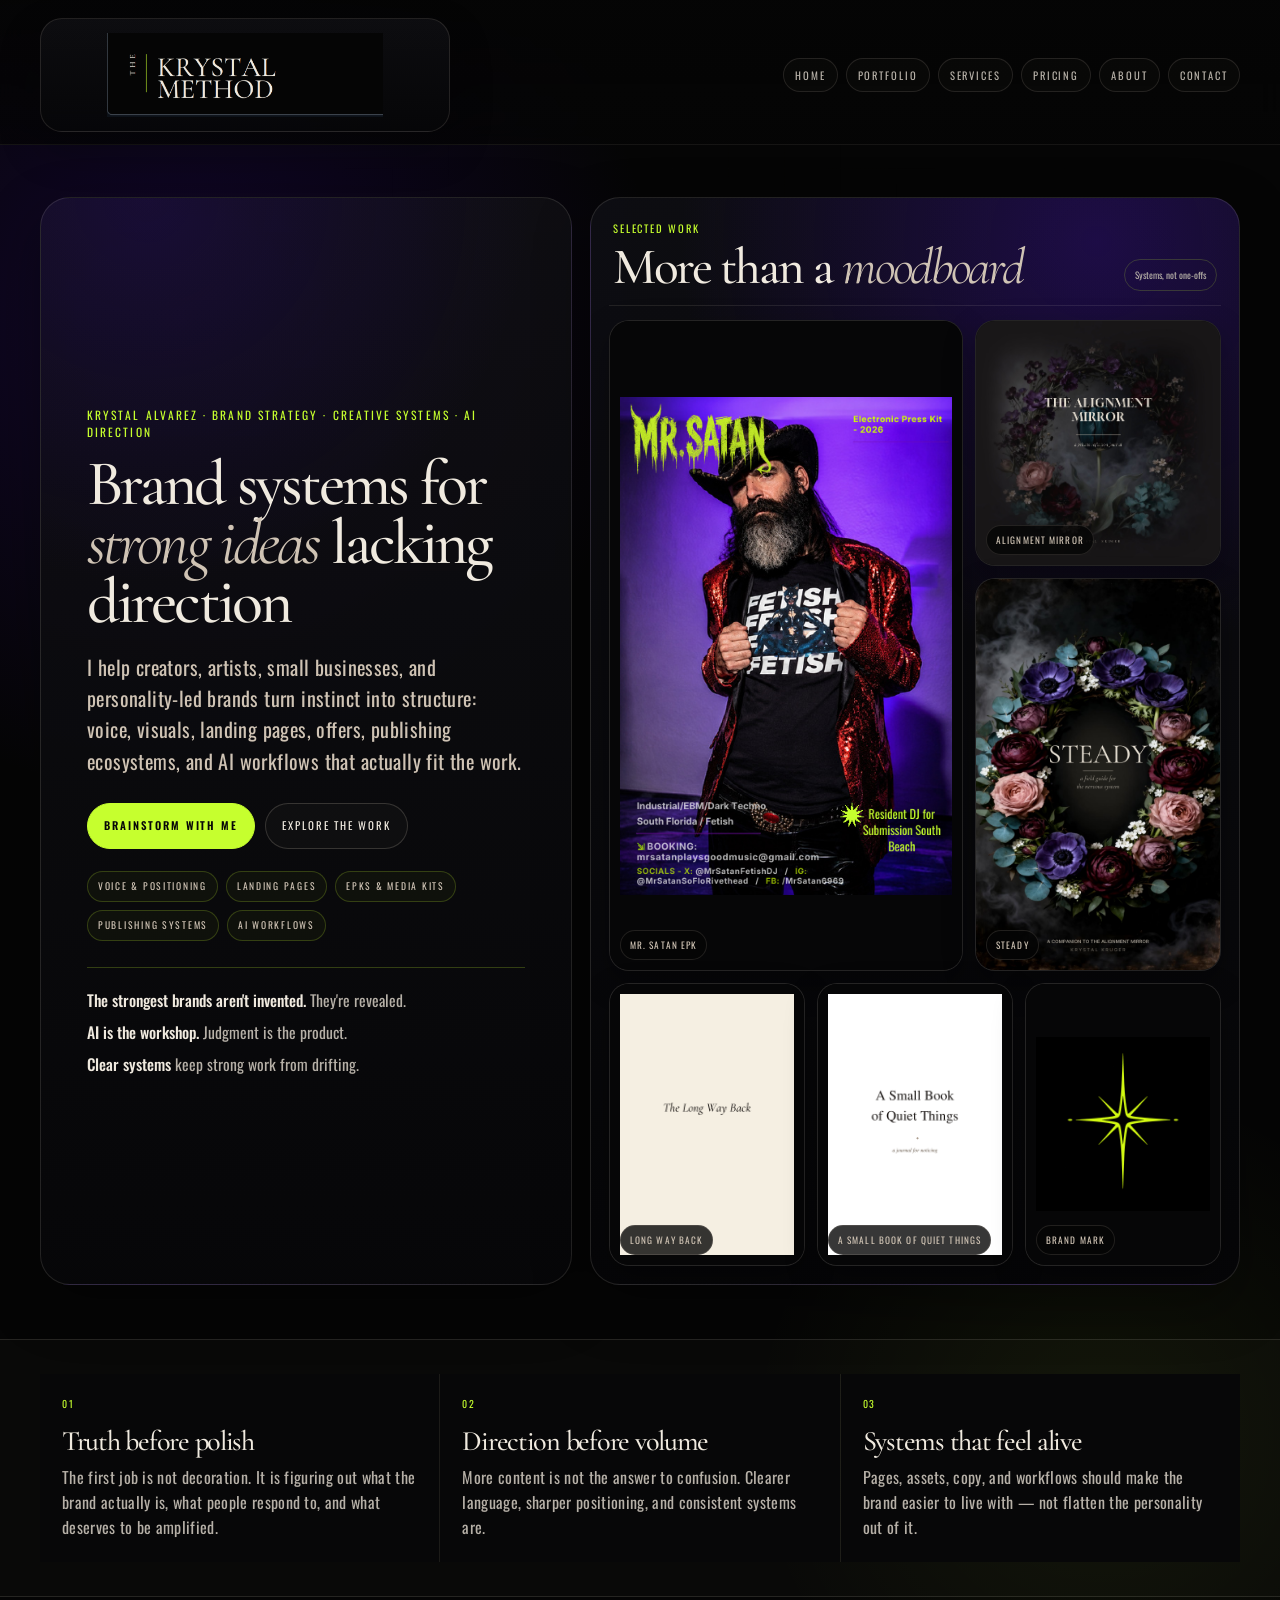
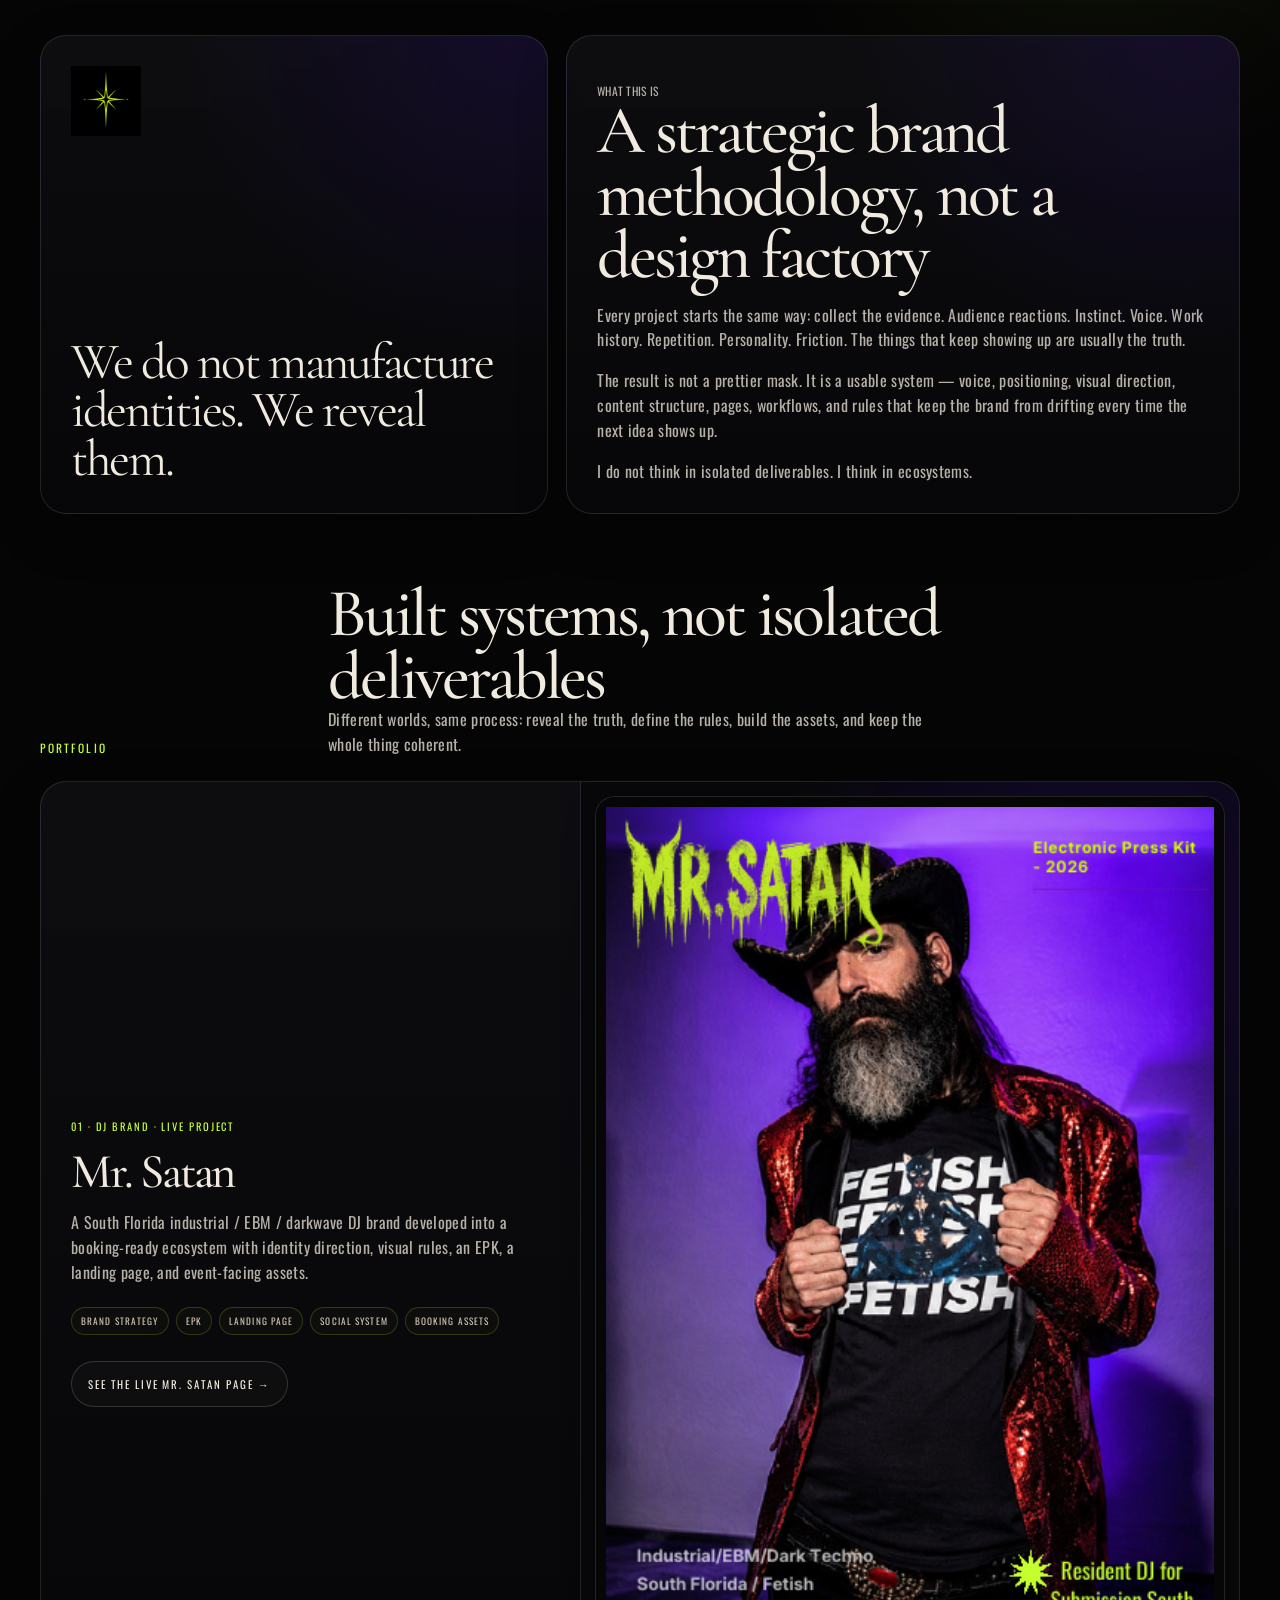
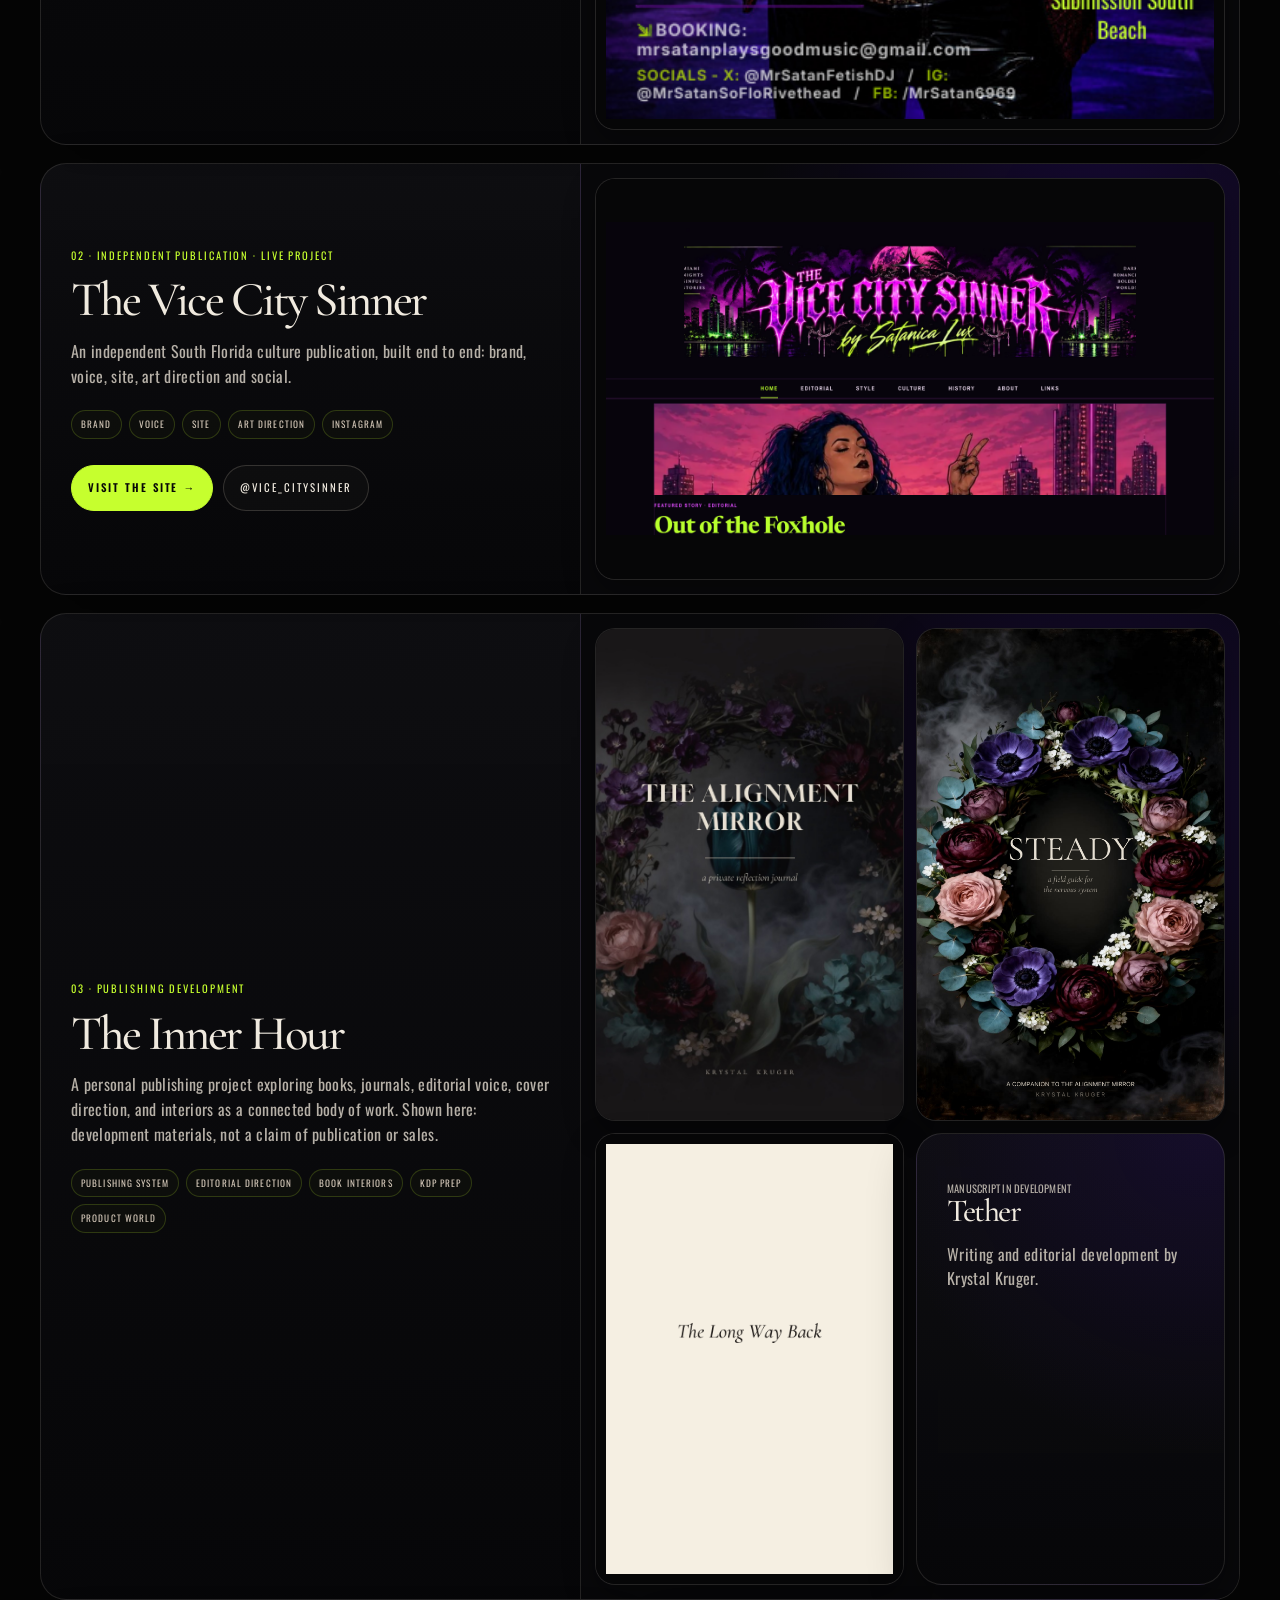
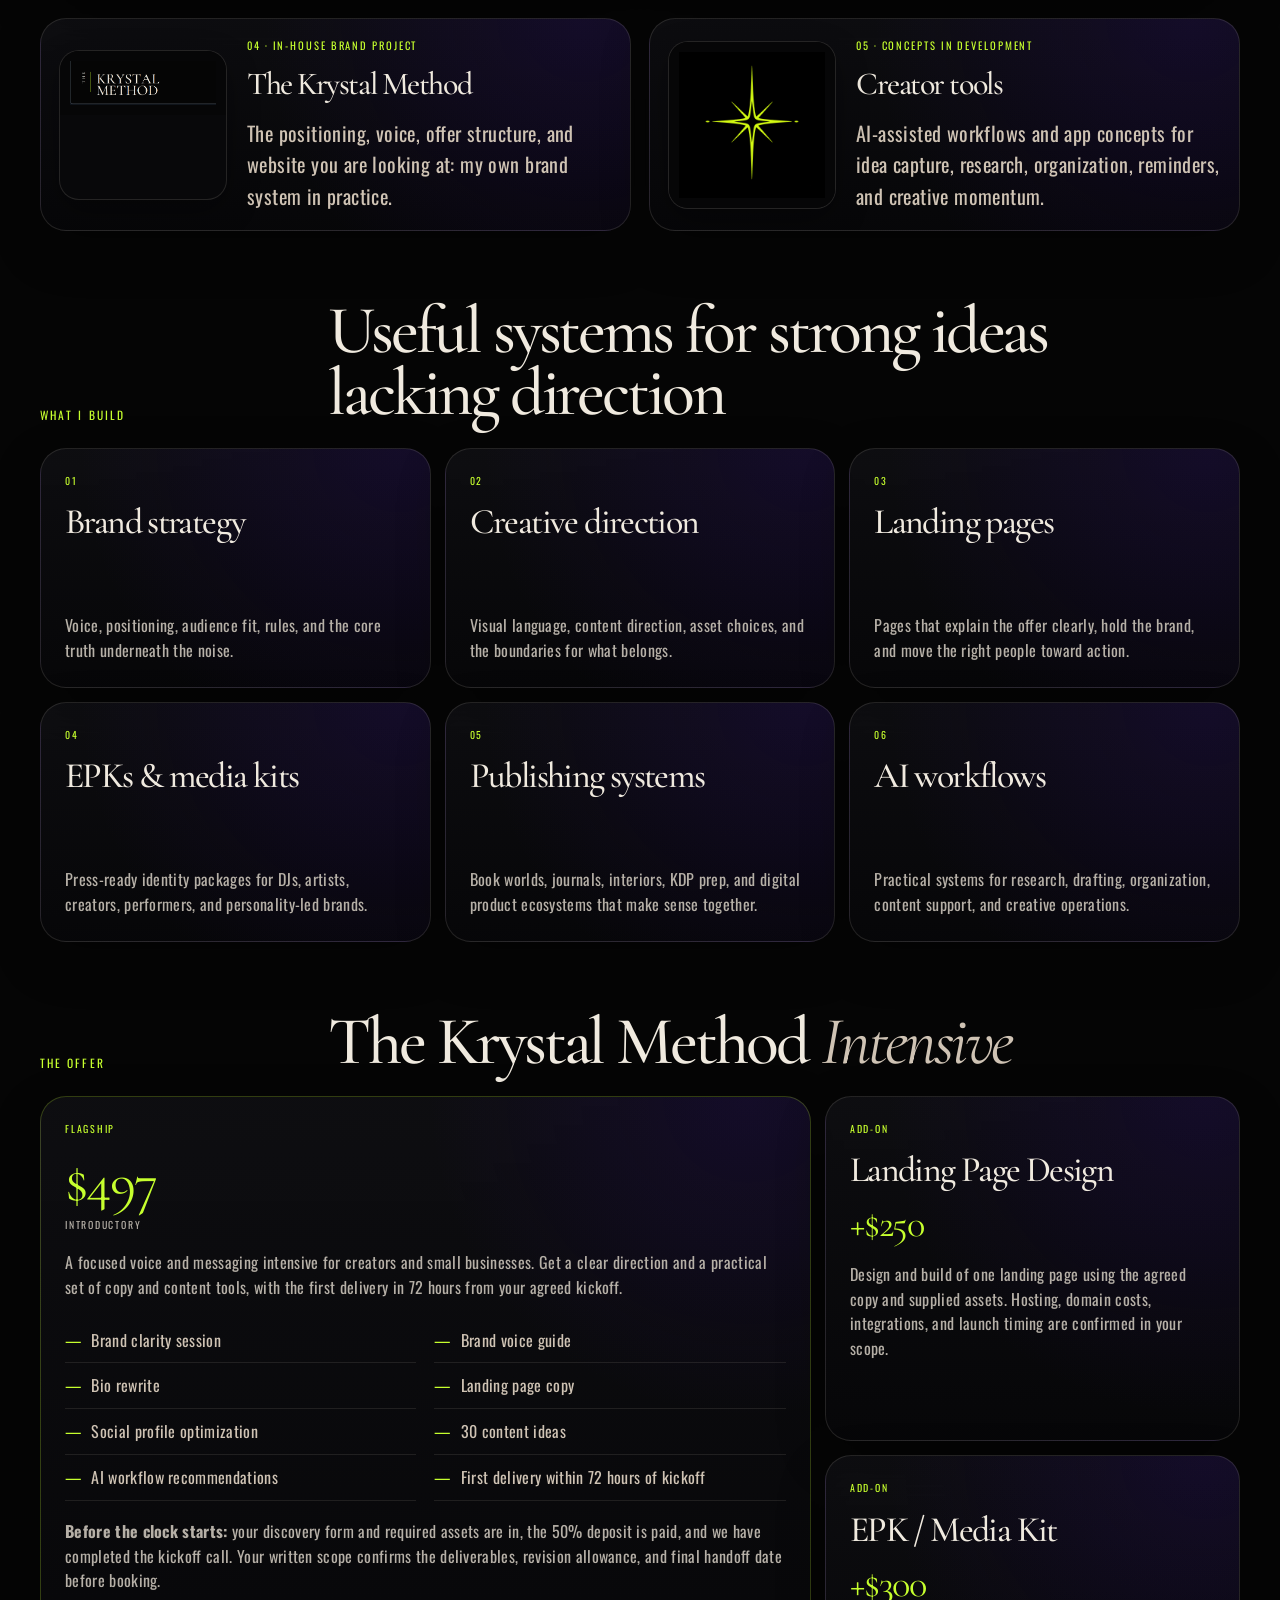
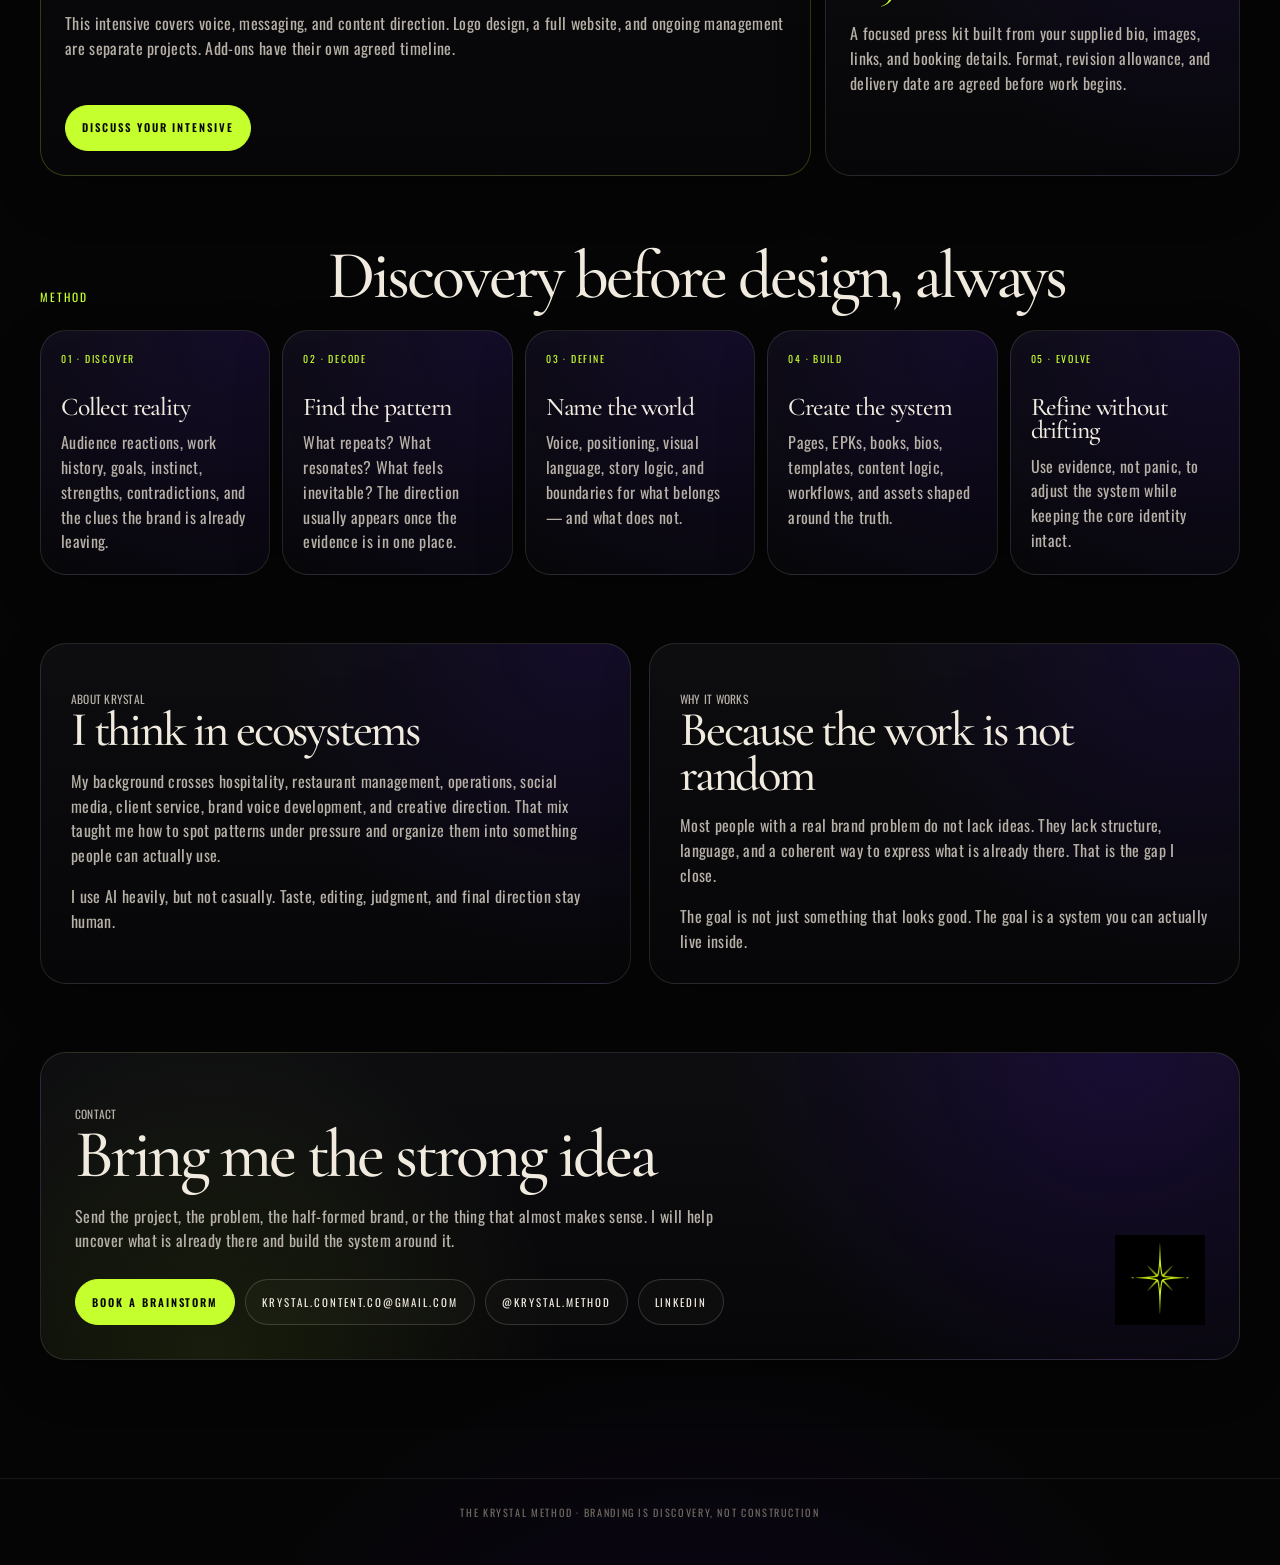
==== commit 72c51ee4: "Link homepage navigation to dedicated pages without removing existing content" ====
--- a/index.html
+++ b/index.html
@@ -905,20 +905,20 @@
   </style>
 </head>
 <body>
-  <a class="skip-link" href="#contact">Skip to contact</a>
+  <a class="skip-link" href="#top">Skip to content</a>
 
   <header class="site-header">
     <div class="wrap header-inner">
-      <a class="logo-link" href="#top" aria-label="The Krystal Method home">
+      <a class="logo-link" href="index.html" aria-label="The Krystal Method home">
         <img src="assets/logos/tkm-logo-horizontal.png" alt="The Krystal Method">
       </a>
       <nav class="nav" aria-label="Primary navigation">
-        <a href="#truth">Truth</a>
-        <a href="#evidence">Portfolio</a>
-        <a href="#builds">Services</a>
-        <a href="#offer">Pricing</a>
-        <a href="#about">About</a>
-        <a href="#contact">Contact</a>
+        <a href="index.html" aria-current="page">Home</a>
+        <a href="portfolio.html">Portfolio</a>
+        <a href="services.html">Services</a>
+        <a href="pricing.html">Pricing</a>
+        <a href="about.html">About</a>
+        <a href="contact.html">Contact</a>
       </nav>
     </div>
   </header>
@@ -933,7 +933,7 @@
 
           <div class="button-row">
             <a class="button primary" href="https://calendly.com/krystal-method">Brainstorm with me</a>
-            <a class="button" href="#evidence">Explore the work</a>
+            <a class="button" href="portfolio.html">Explore the work</a>
           </div>
 
           <div class="pills">
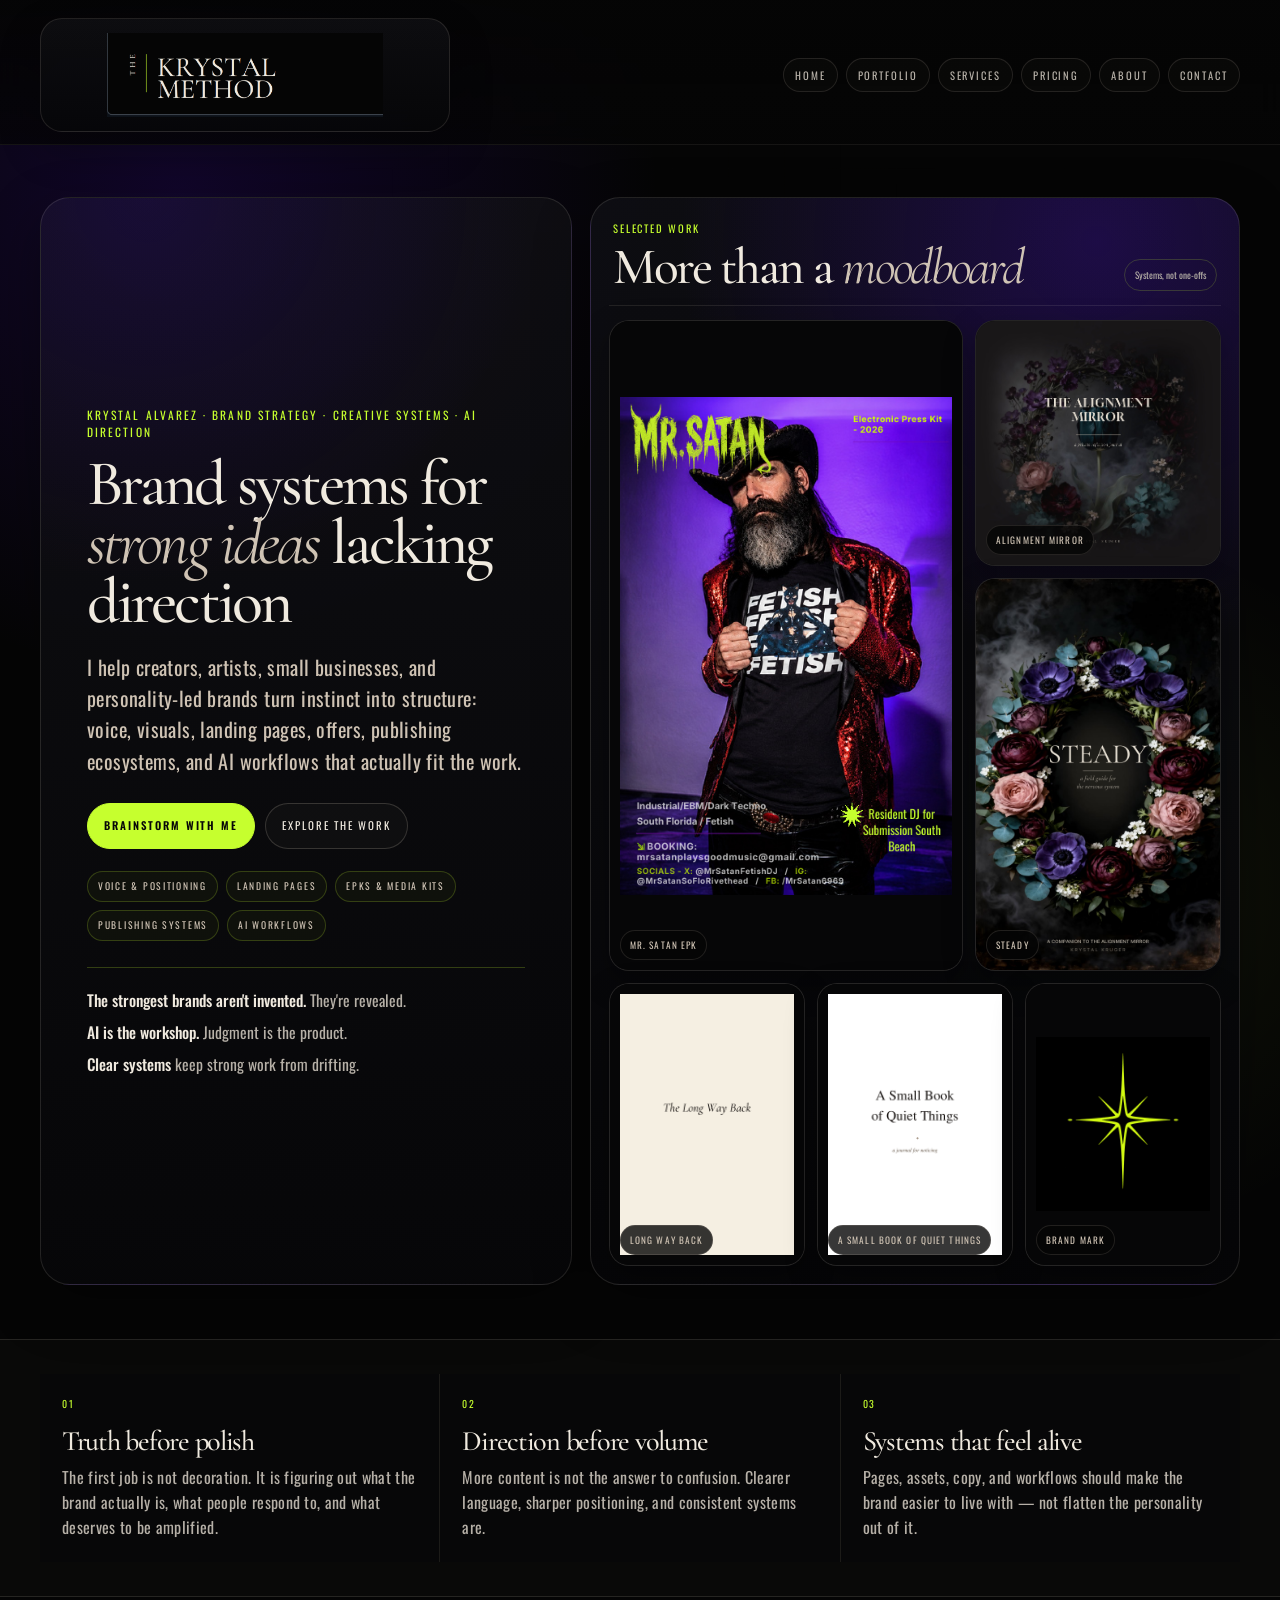
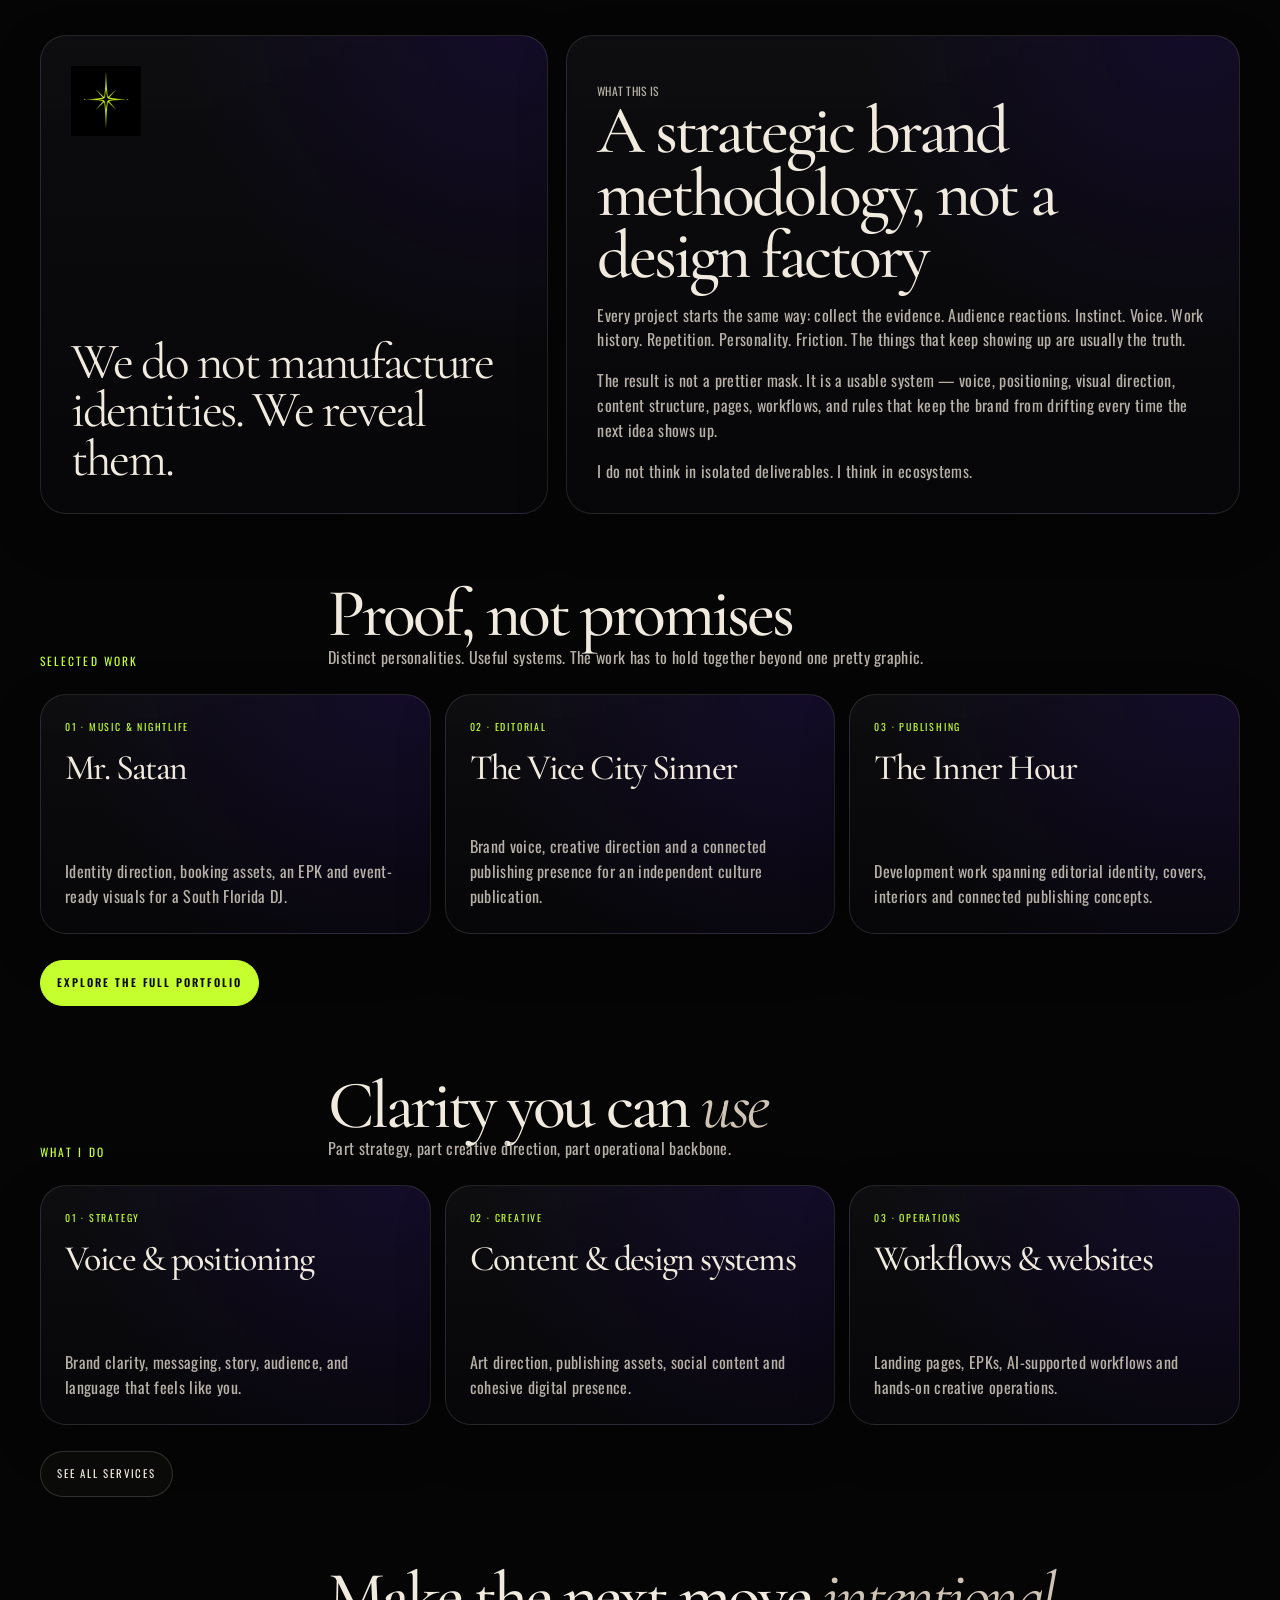
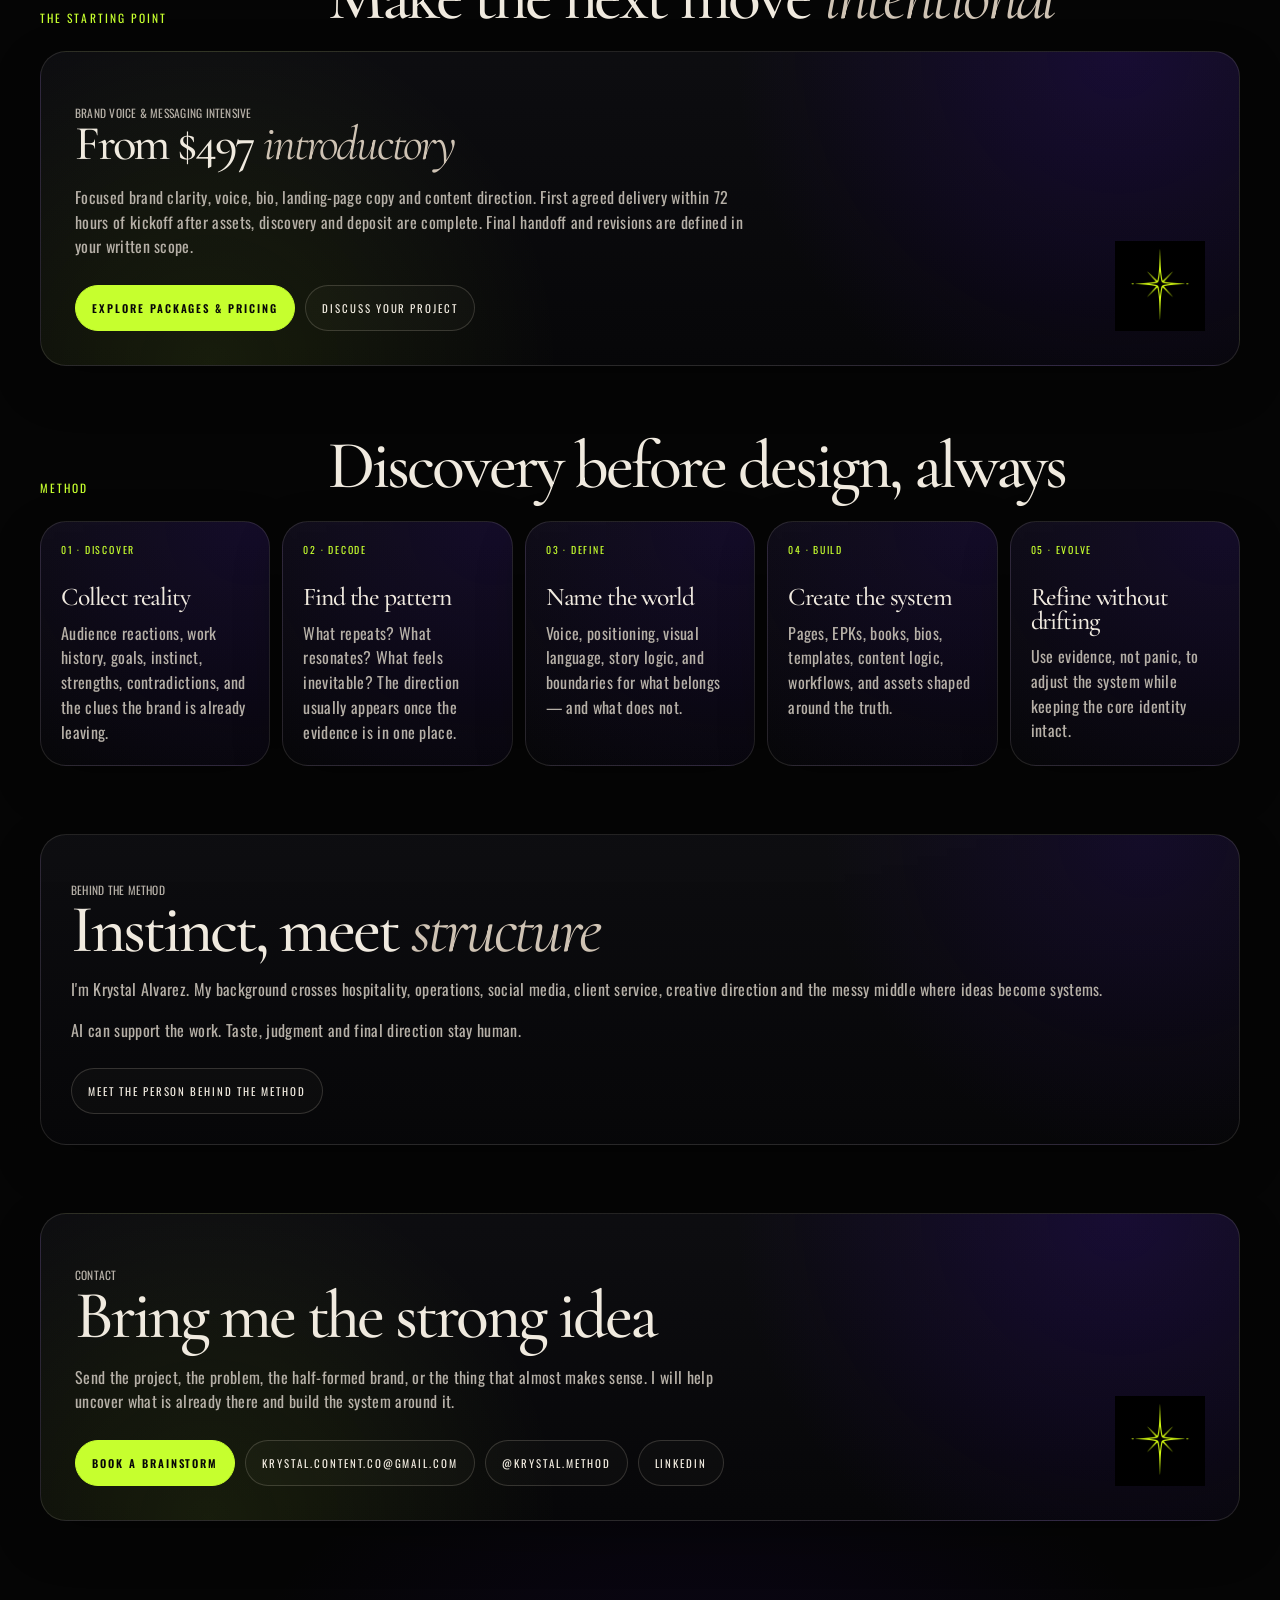
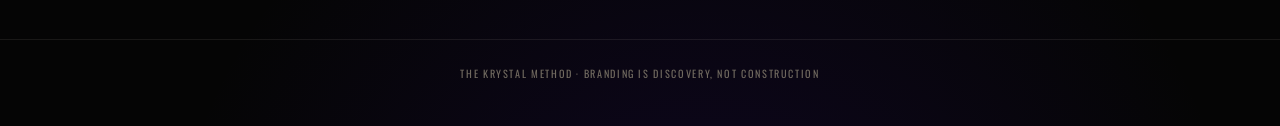
==== commit 67ce834a: "Make homepage concise with real multi-page navigation and mobile-friendly links" ====
--- a/index.html
+++ b/index.html
@@ -789,11 +789,10 @@
       }
 
       .nav {
-        justify-content: flex-start;
-        flex-wrap: nowrap;
-        overflow-x: auto;
-        -webkit-overflow-scrolling: touch;
-        scrollbar-width: none;
+        justify-content: center;
+        flex-wrap: wrap;
+        overflow: visible;
+        gap: 6px;
         padding-bottom: 3px;
       }
 
@@ -1033,234 +1032,33 @@
     </section>
 
     <section id="evidence" class="wrap">
-      <div class="section-head">
-        <p class="eyebrow">Portfolio</p>
-        <div>
-          <h2>Built systems, not isolated deliverables</h2>
-          <p>Different worlds, same process: reveal the truth, define the rules, build the assets, and keep the whole thing coherent.</p>
-        </div>
-      </div>
-
-      <article class="case-card">
-        <div class="case-grid">
-          <div class="case-copy">
-            <div class="case-type">01 · DJ brand · Live project</div>
-            <h3>Mr. Satan</h3>
-            <p>A South Florida industrial / EBM / darkwave DJ brand developed into a booking-ready ecosystem with identity direction, visual rules, an EPK, a landing page, and event-facing assets.</p>
-            <div class="tag-row">
-              <span>Brand strategy</span>
-              <span>EPK</span>
-              <span>Landing page</span>
-              <span>Social system</span>
-              <span>Booking assets</span>
-            </div>
-            <div class="button-row">
-              <a class="button" href="https://krystal929-afk.github.io/Mr.Satan-EPK/" target="_blank" rel="noopener">See the live Mr. Satan page &rarr;</a>
-            </div>
-          </div>
-          <div class="case-images single">
-            <div class="image-card contain">
-              <img src="assets/featured/mr-satan-epk-cover.png" onerror="this.onerror=null;this.src='assets/proof/mr-satan-epk-cover.png';" alt="Mr. Satan EPK cover">
-            </div>
-          </div>
-        </div>
-      </article>
-
-      <article class="case-card">
-        <div class="case-grid">
-          <div class="case-copy">
-            <div class="case-type">02 · Independent publication · Live project</div>
-            <h3>The Vice City Sinner</h3>
-            <p>An independent South Florida culture publication, built end to end: brand, voice, site, art direction and social.</p>
-            <div class="tag-row">
-              <span>Brand</span>
-              <span>Voice</span>
-              <span>Site</span>
-              <span>Art direction</span>
-              <span>Instagram</span>
-            </div>
-            <div class="button-row">
-              <a class="button primary" href="https://vicecitysinner.com" target="_blank" rel="noopener">Visit the site &rarr;</a>
-              <a class="button" href="https://instagram.com/Vice_citysinner" target="_blank" rel="noopener">@Vice_citysinner</a>
-            </div>
-          </div>
-          <div class="case-images single">
-            <div class="image-card contain">
-              <img src="assets/featured/vice-city-sinner-hero.png" alt="The Vice City Sinner homepage">
-            </div>
-          </div>
-        </div>
-      </article>
-
-      <article class="case-card">
-        <div class="case-grid">
-          <div class="case-copy">
-            <div class="case-type">03 · Publishing development</div>
-            <h3>The Inner Hour</h3>
-            <p>A personal publishing project exploring books, journals, editorial voice, cover direction, and interiors as a connected body of work. Shown here: development materials, not a claim of publication or sales.</p>
-            <div class="tag-row">
-              <span>Publishing system</span>
-              <span>Editorial direction</span>
-              <span>Book interiors</span>
-              <span>KDP prep</span>
-              <span>Product world</span>
-            </div>
-          </div>
-          <div class="case-images">
-            <div class="book-layout">
-              <div class="image-card">
-                <img src="assets/featured/alignment-mirror-cover.png" onerror="this.onerror=null;this.src='assets/proof/alignment-mirror-cover.png';" alt="The Alignment Mirror cover">
-              </div>
-              <div class="image-card">
-                <img src="assets/featured/steady-cover.png" onerror="this.onerror=null;this.src='assets/proof/steady-cover.png';" alt="Steady cover">
-              </div>
-              <div class="image-card contain">
-                <img src="assets/featured/long-way-back-title.png" onerror="this.onerror=null;this.src='assets/proof/long-way-back-title.png';" alt="The Long Way Back title page">
-              </div>
-              <div class="image-card text-block">
-                <p class="case-type">Manuscript in development</p>
-                <h4>Tether</h4>
-                <p>Writing and editorial development by Krystal Kruger.</p>
-              </div>
-            </div>
-          </div>
-        </div>
-      </article>
-
-      <div class="mini-proof">
-        <article class="case-card">
-          <div class="mini-proof-inner">
-            <div class="image-card contain">
-              <img src="assets/logos/tkm-logo-horizontal.png" alt="The Krystal Method logo">
-            </div>
-            <div>
-              <div class="case-type">04 · In-house brand project</div>
-              <h4>The Krystal Method</h4>
-              <p class="lead">The positioning, voice, offer structure, and website you are looking at: my own brand system in practice.</p>
-            </div>
-          </div>
-        </article>
-
-        <article class="case-card">
-          <div class="mini-proof-inner">
-            <div class="image-card contain">
-              <img src="assets/logos/tkm-star.jpeg" alt="The Krystal Method star mark">
-            </div>
-            <div>
-              <div class="case-type">05 · Concepts in development</div>
-              <h4>Creator tools</h4>
-              <p class="lead">AI-assisted workflows and app concepts for idea capture, research, organization, reminders, and creative momentum.</p>
-            </div>
-          </div>
-        </article>
-      </div>
-    </section>
+    <div class="section-head"><p class="eyebrow">Selected work</p><div><h2>Proof, not promises</h2><p>Distinct personalities. Useful systems. The work has to hold together beyond one pretty graphic.</p></div></div>
+    <div class="build-grid">
+      <article class="service-card"><div><div class="card-number">01 · Music &amp; nightlife</div><h4>Mr. Satan</h4></div><p>Identity direction, booking assets, an EPK and event-ready visuals for a South Florida DJ.</p></article>
+      <article class="service-card"><div><div class="card-number">02 · Editorial</div><h4>The Vice City Sinner</h4></div><p>Brand voice, creative direction and a connected publishing presence for an independent culture publication.</p></article>
+      <article class="service-card"><div><div class="card-number">03 · Publishing</div><h4>The Inner Hour</h4></div><p>Development work spanning editorial identity, covers, interiors and connected publishing concepts.</p></article>
+    </div>
+    <div class="button-row"><a class="button primary" href="portfolio.html">Explore the full portfolio</a></div>
+  </section>
 
     <section id="builds" class="wrap">
-      <div class="section-head">
-        <p class="eyebrow">What I build</p>
-        <div>
-          <h2>Useful systems for strong ideas lacking direction</h2>
-        </div>
-      </div>
-
-      <div class="build-grid">
-        <article class="service-card">
-          <div>
-            <div class="card-number">01</div>
-            <h4>Brand strategy</h4>
-          </div>
-          <p>Voice, positioning, audience fit, rules, and the core truth underneath the noise.</p>
-        </article>
-        <article class="service-card">
-          <div>
-            <div class="card-number">02</div>
-            <h4>Creative direction</h4>
-          </div>
-          <p>Visual language, content direction, asset choices, and the boundaries for what belongs.</p>
-        </article>
-        <article class="service-card">
-          <div>
-            <div class="card-number">03</div>
-            <h4>Landing pages</h4>
-          </div>
-          <p>Pages that explain the offer clearly, hold the brand, and move the right people toward action.</p>
-        </article>
-        <article class="service-card">
-          <div>
-            <div class="card-number">04</div>
-            <h4>EPKs & media kits</h4>
-          </div>
-          <p>Press-ready identity packages for DJs, artists, creators, performers, and personality-led brands.</p>
-        </article>
-        <article class="service-card">
-          <div>
-            <div class="card-number">05</div>
-            <h4>Publishing systems</h4>
-          </div>
-          <p>Book worlds, journals, interiors, KDP prep, and digital product ecosystems that make sense together.</p>
-        </article>
-        <article class="service-card">
-          <div>
-            <div class="card-number">06</div>
-            <h4>AI workflows</h4>
-          </div>
-          <p>Practical systems for research, drafting, organization, content support, and creative operations.</p>
-        </article>
-      </div>
-    </section>
+    <div class="section-head"><p class="eyebrow">What I do</p><div><h2>Clarity you can <span class="display-alt">use</span></h2><p>Part strategy, part creative direction, part operational backbone.</p></div></div>
+    <div class="build-grid">
+      <article class="service-card"><div><div class="card-number">01 · Strategy</div><h4>Voice &amp; positioning</h4></div><p>Brand clarity, messaging, story, audience, and language that feels like you.</p></article>
+      <article class="service-card"><div><div class="card-number">02 · Creative</div><h4>Content &amp; design systems</h4></div><p>Art direction, publishing assets, social content and cohesive digital presence.</p></article>
+      <article class="service-card"><div><div class="card-number">03 · Operations</div><h4>Workflows &amp; websites</h4></div><p>Landing pages, EPKs, AI-supported workflows and hands-on creative operations.</p></article>
+    </div>
+    <div class="button-row"><a class="button" href="services.html">See all services</a></div>
+  </section>
 
     <section id="offer" class="wrap">
-      <div class="section-head">
-        <p class="eyebrow">The offer</p>
-        <div>
-          <h2>The Krystal Method <span class="display-alt">Intensive</span></h2>
-        </div>
-      </div>
-
-      <div class="offer-grid">
-        <article class="service-card offer-card flagship">
-          <div>
-            <div class="card-number">Flagship</div>
-            <span class="price">$497</span>
-            <span class="price-note">Introductory</span>
-          </div>
-          <p>A focused voice and messaging intensive for creators and small businesses. Get a clear direction and a practical set of copy and content tools, with the first delivery in 72 hours from your agreed kickoff.</p>
-          <ul class="offer-list">
-            <li>Brand clarity session</li>
-            <li>Brand voice guide</li>
-            <li>Bio rewrite</li>
-            <li>Landing page copy</li>
-            <li>Social profile optimization</li>
-            <li>30 content ideas</li>
-            <li>AI workflow recommendations</li>
-            <li>First delivery within 72 hours of kickoff</li>
-          </ul>
-          <p><strong>Before the clock starts:</strong> your discovery form and required assets are in, the 50% deposit is paid, and we have completed the kickoff call. Your written scope confirms the deliverables, revision allowance, and final handoff date before booking.</p>
-          <p>This intensive covers voice, messaging, and content direction. Logo design, a full website, and ongoing management are separate projects. Add-ons have their own agreed timeline.</p>
-          <div class="button-row"><a class="button primary" href="https://calendly.com/krystal-method">Discuss your intensive</a></div>
-        </article>
-
-        <div class="add-on-stack">
-          <article class="service-card offer-card">
-            <div>
-              <div class="card-number">Add-on</div>
-              <h4>Landing Page Design</h4>
-            </div>
-            <span class="price">+$250</span>
-            <p>Design and build of one landing page using the agreed copy and supplied assets. Hosting, domain costs, integrations, and launch timing are confirmed in your scope.</p>
-          </article>
-          <article class="service-card offer-card">
-            <div>
-              <div class="card-number">Add-on</div>
-              <h4>EPK / Media Kit</h4>
-            </div>
-            <span class="price">+$300</span>
-            <p>A focused press kit built from your supplied bio, images, links, and booking details. Format, revision allowance, and delivery date are agreed before work begins.</p>
-          </article>
-        </div>
-      </div>
-    </section>
+    <div class="section-head"><p class="eyebrow">The starting point</p><div><h2>Make the next move <span class="display-alt">intentional</span></h2></div></div>
+    <div class="contact-card"><div class="contact-grid"><div>
+      <p class="eyebrow">Brand voice &amp; messaging Intensive</p><h3>From $497 <span class="display-alt">introductory</span></h3>
+      <p>Focused brand clarity, voice, bio, landing-page copy and content direction. First agreed delivery within 72 hours of kickoff after assets, discovery and deposit are complete. Final handoff and revisions are defined in your written scope.</p>
+      <div class="button-row"><a class="button primary" href="pricing.html">Explore packages &amp; pricing</a><a class="button" href="https://calendly.com/krystal-method">Discuss your project</a></div>
+    </div><img src="assets/logos/tkm-star.jpeg" alt=""></div></div>
+  </section>
 
     <section id="method" class="wrap">
       <div class="section-head">
@@ -1300,21 +1098,11 @@
     </section>
 
     <section id="about" class="wrap">
-      <div class="about-grid">
-        <article class="text-block">
-          <p class="eyebrow">About Krystal</p>
-          <h3>I think in ecosystems</h3>
-          <p>My background crosses hospitality, restaurant management, operations, social media, client service, brand voice development, and creative direction. That mix taught me how to spot patterns under pressure and organize them into something people can actually use.</p>
-          <p>I use AI heavily, but not casually. Taste, editing, judgment, and final direction stay human.</p>
-        </article>
-        <article class="text-block">
-          <p class="eyebrow">Why it works</p>
-          <h3>Because the work is not random</h3>
-          <p>Most people with a real brand problem do not lack ideas. They lack structure, language, and a coherent way to express what is already there. That is the gap I close.</p>
-          <p>The goal is not just something that looks good. The goal is a system you can actually live inside.</p>
-        </article>
-      </div>
-    </section>
+    <div class="text-block"><p class="eyebrow">Behind the method</p><h2>Instinct, meet <span class="display-alt">structure</span></h2>
+    <p>I'm Krystal Alvarez. My background crosses hospitality, operations, social media, client service, creative direction and the messy middle where ideas become systems.</p>
+    <p>AI can support the work. Taste, judgment and final direction stay human.</p>
+    <div class="button-row"><a class="button" href="about.html">Meet the person behind the method</a></div></div>
+  </section>
 
     <section id="contact" class="wrap">
       <div class="contact-card">
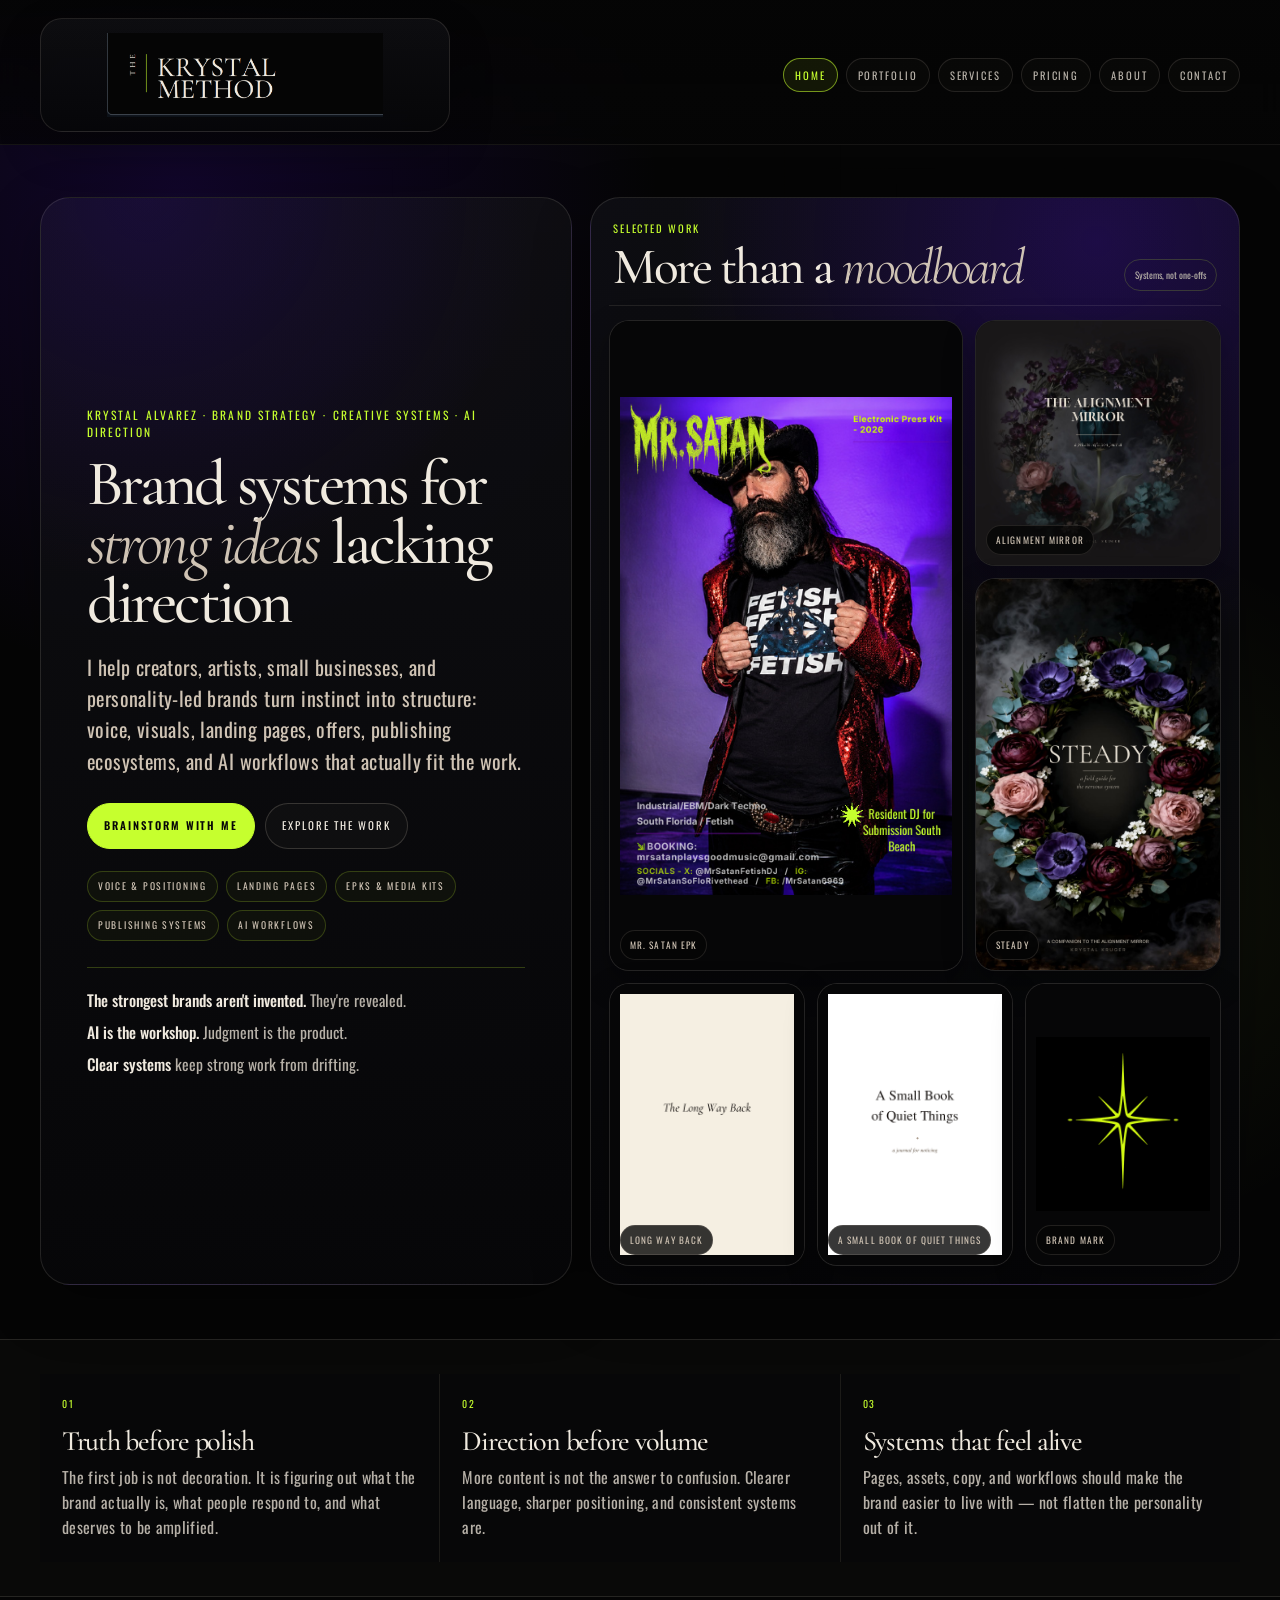
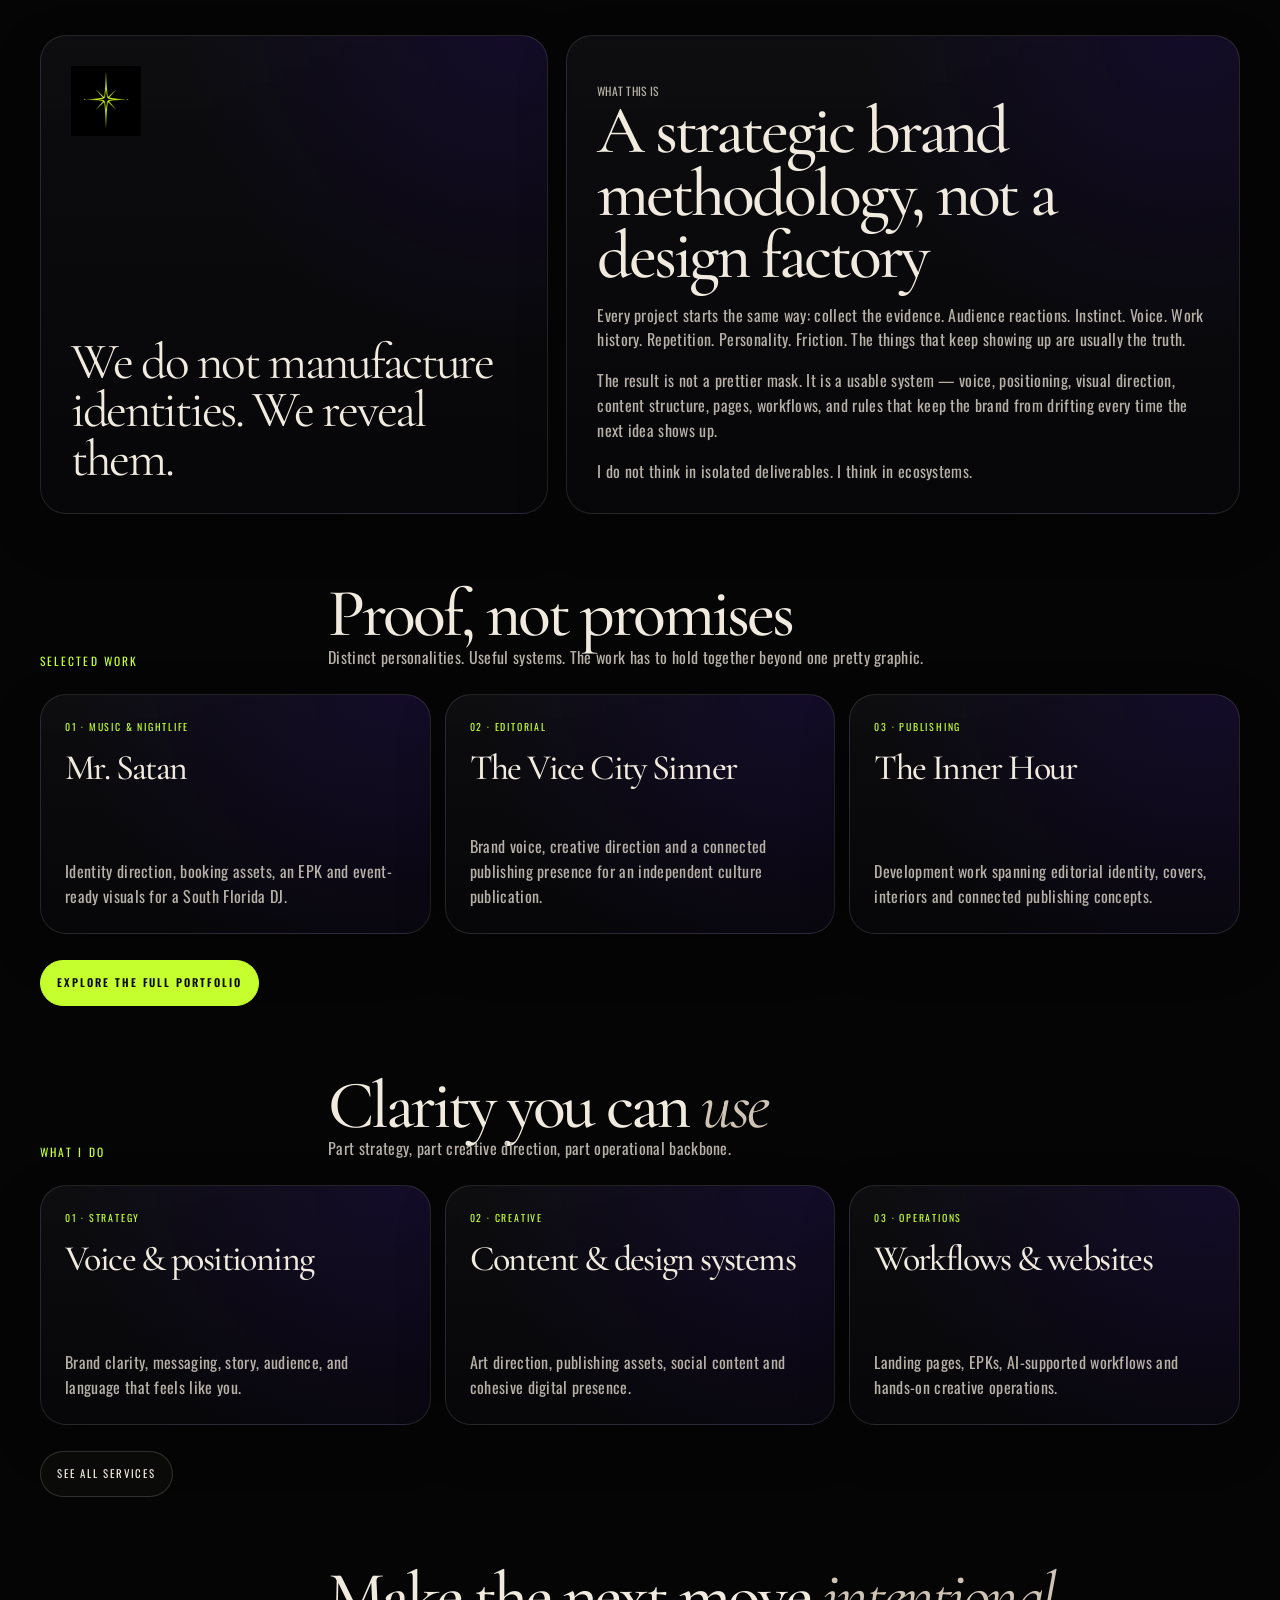
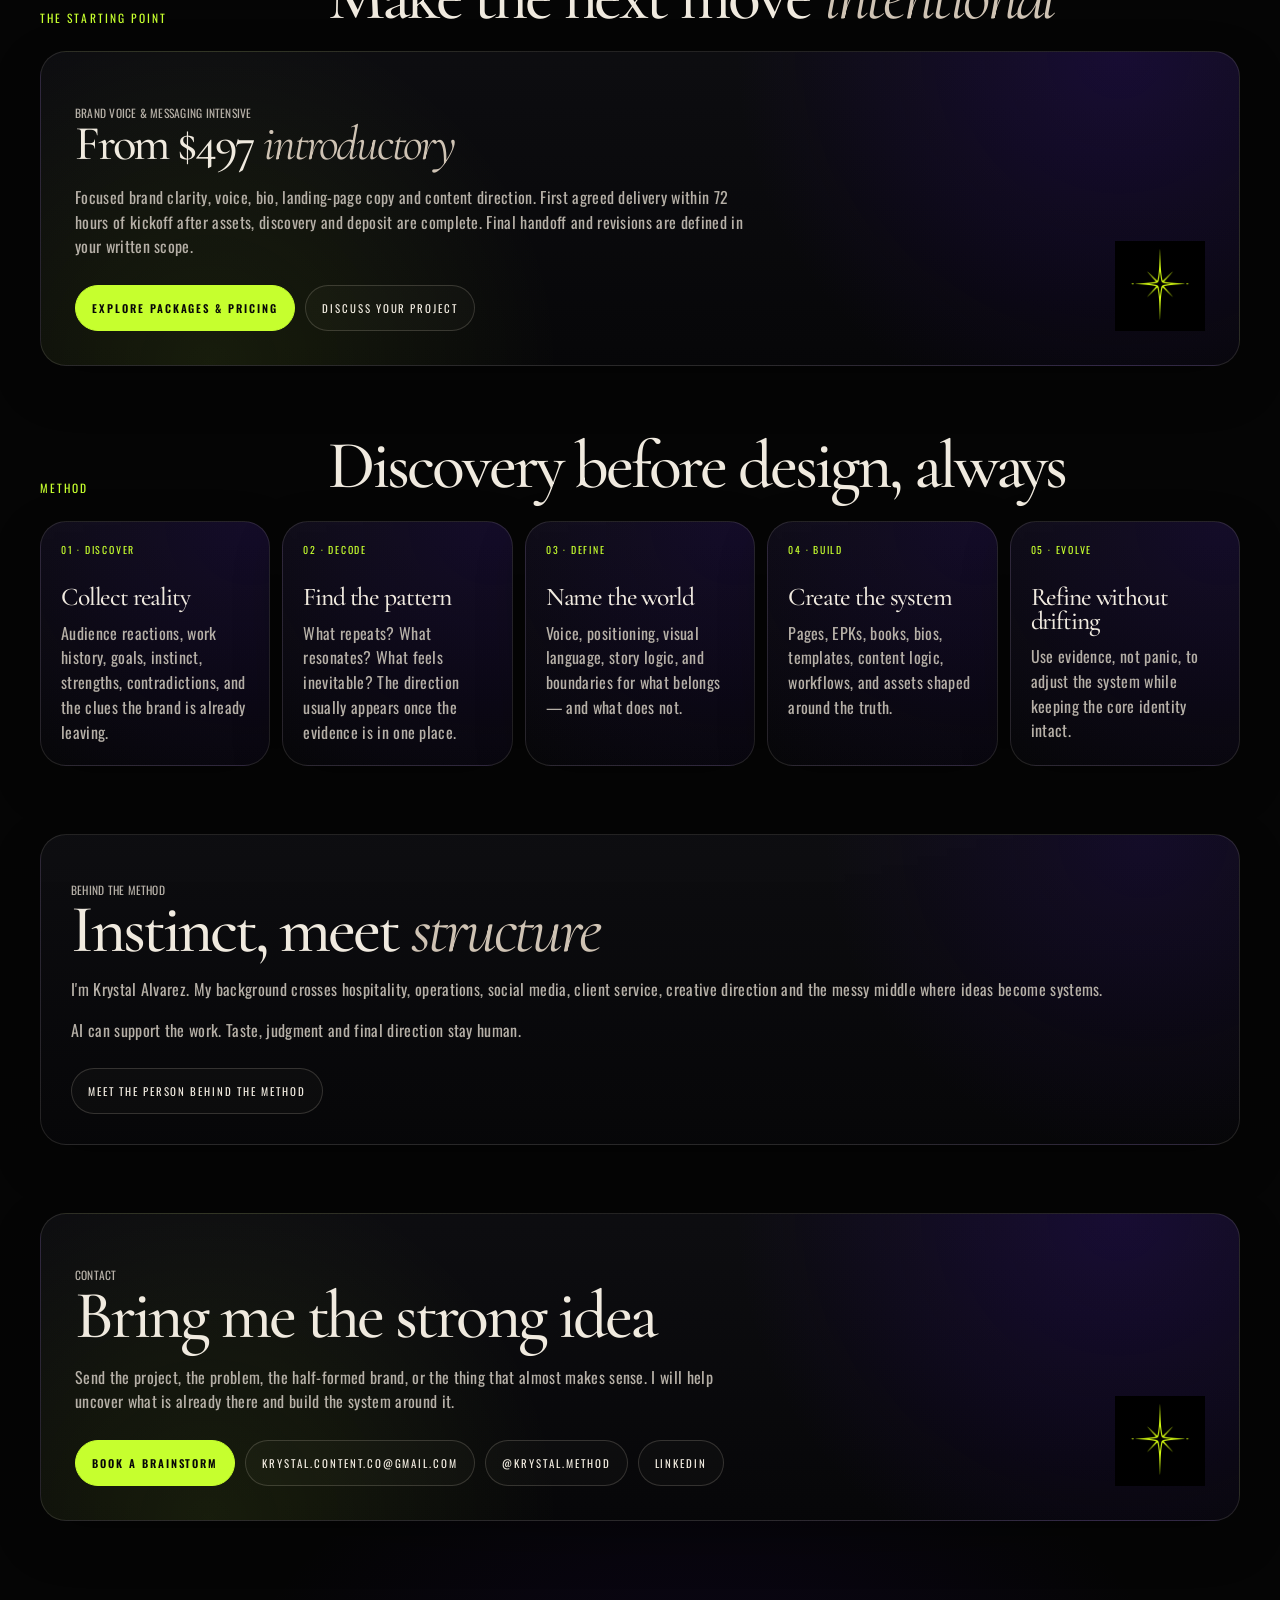
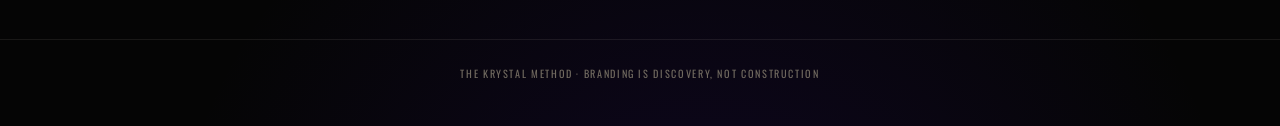
==== commit 693a8d58: "Improve mobile navigation and SEO basics on index.html" ====
--- a/index.html
+++ b/index.html
@@ -901,8 +901,10 @@
         display: none;
       }
     }
+  
+    .nav a[aria-current="page"] { color: var(--lime); border-color: rgba(198,255,46,.55); background: rgba(198,255,46,.08); }
   </style>
-</head>
+<link rel="canonical" href="https://thekrystalmethod.com/"><link rel="icon" type="image/png" href="assets/logos/brand-mark-FINAL.png"></head>
 <body>
   <a class="skip-link" href="#top">Skip to content</a>
 
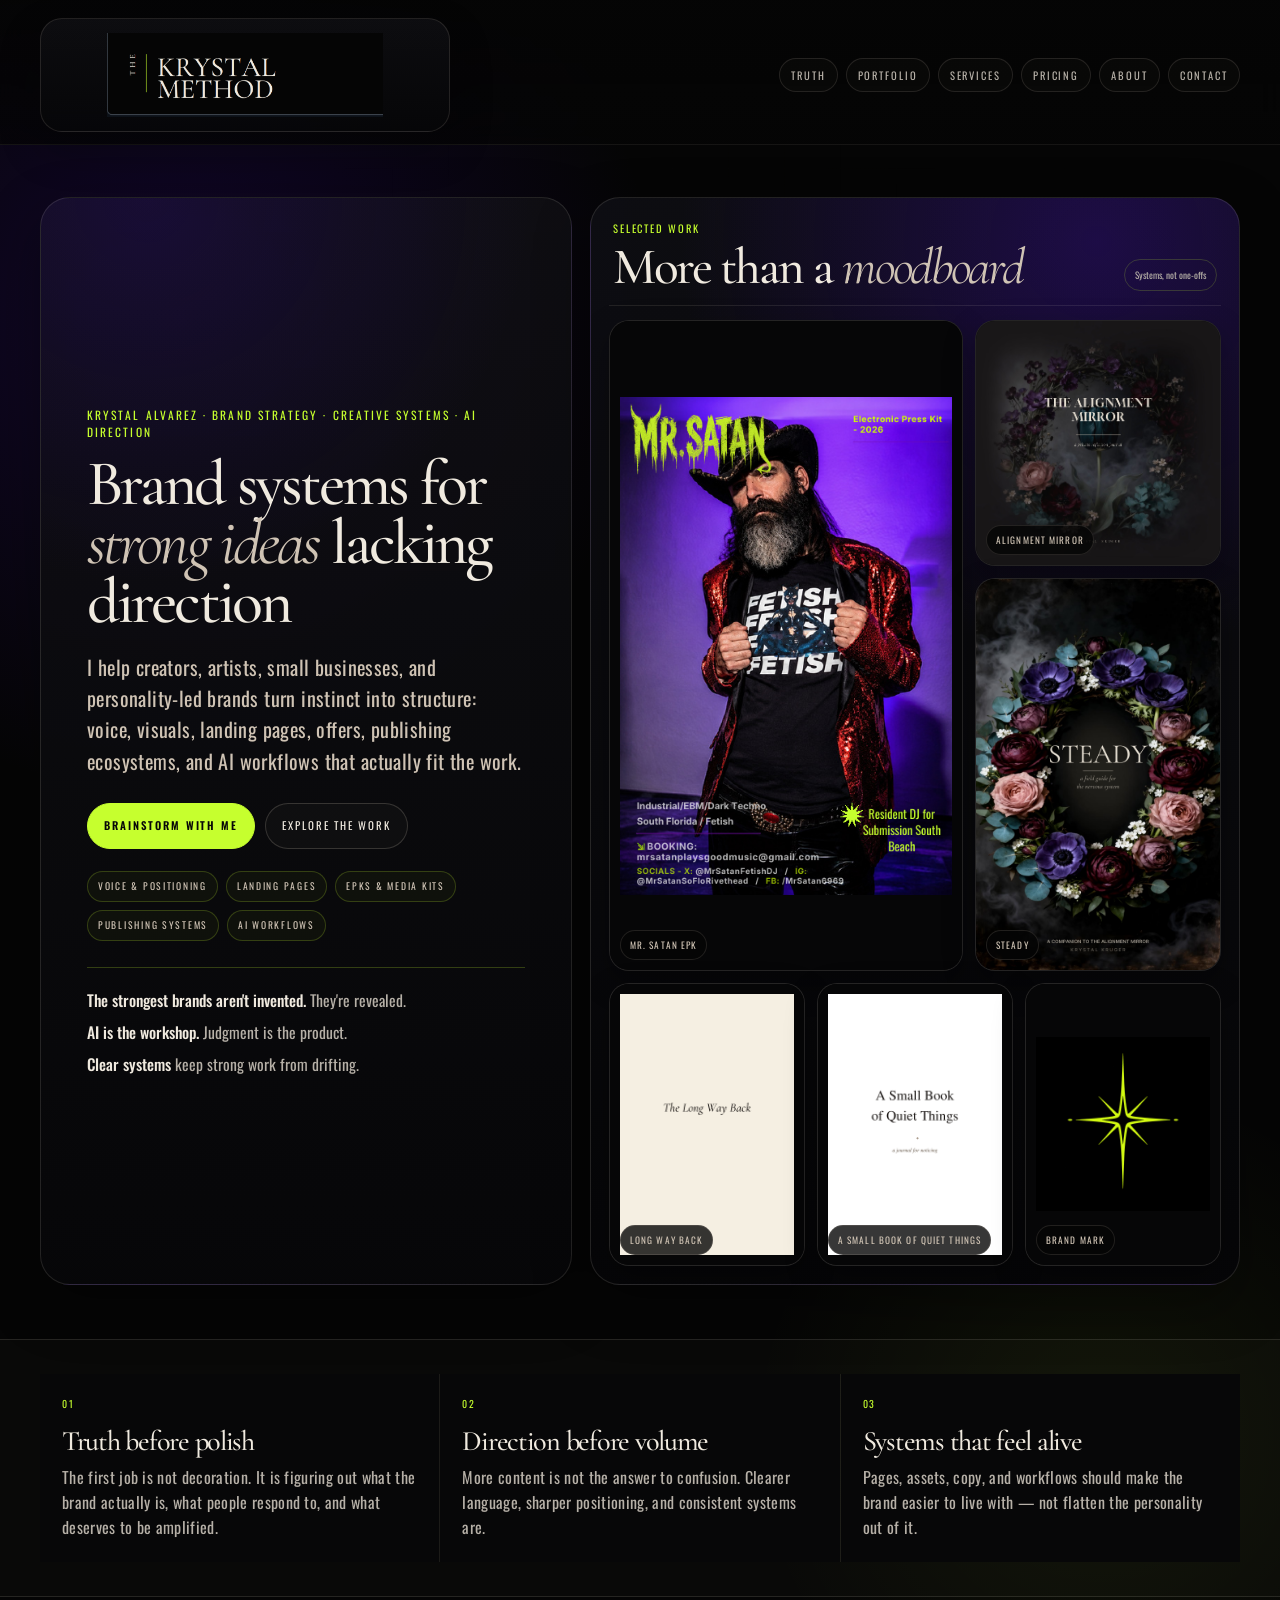
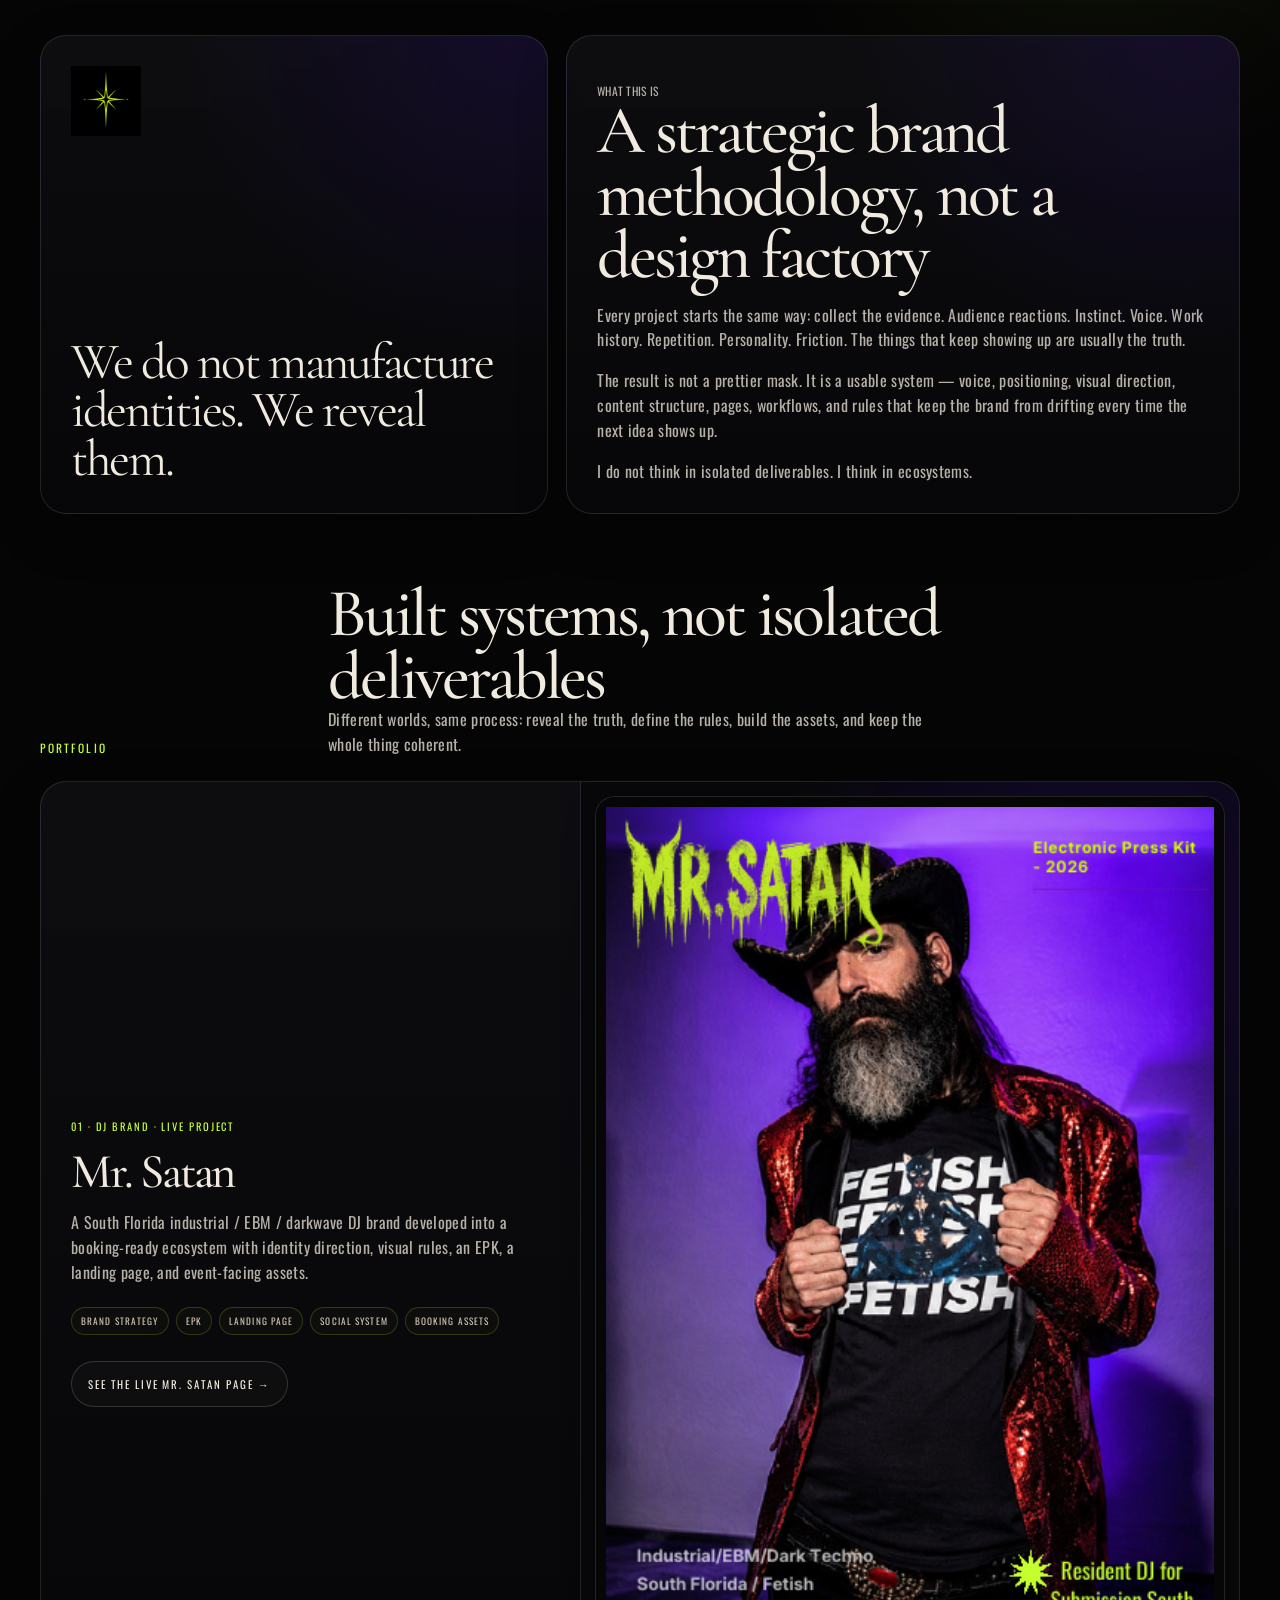
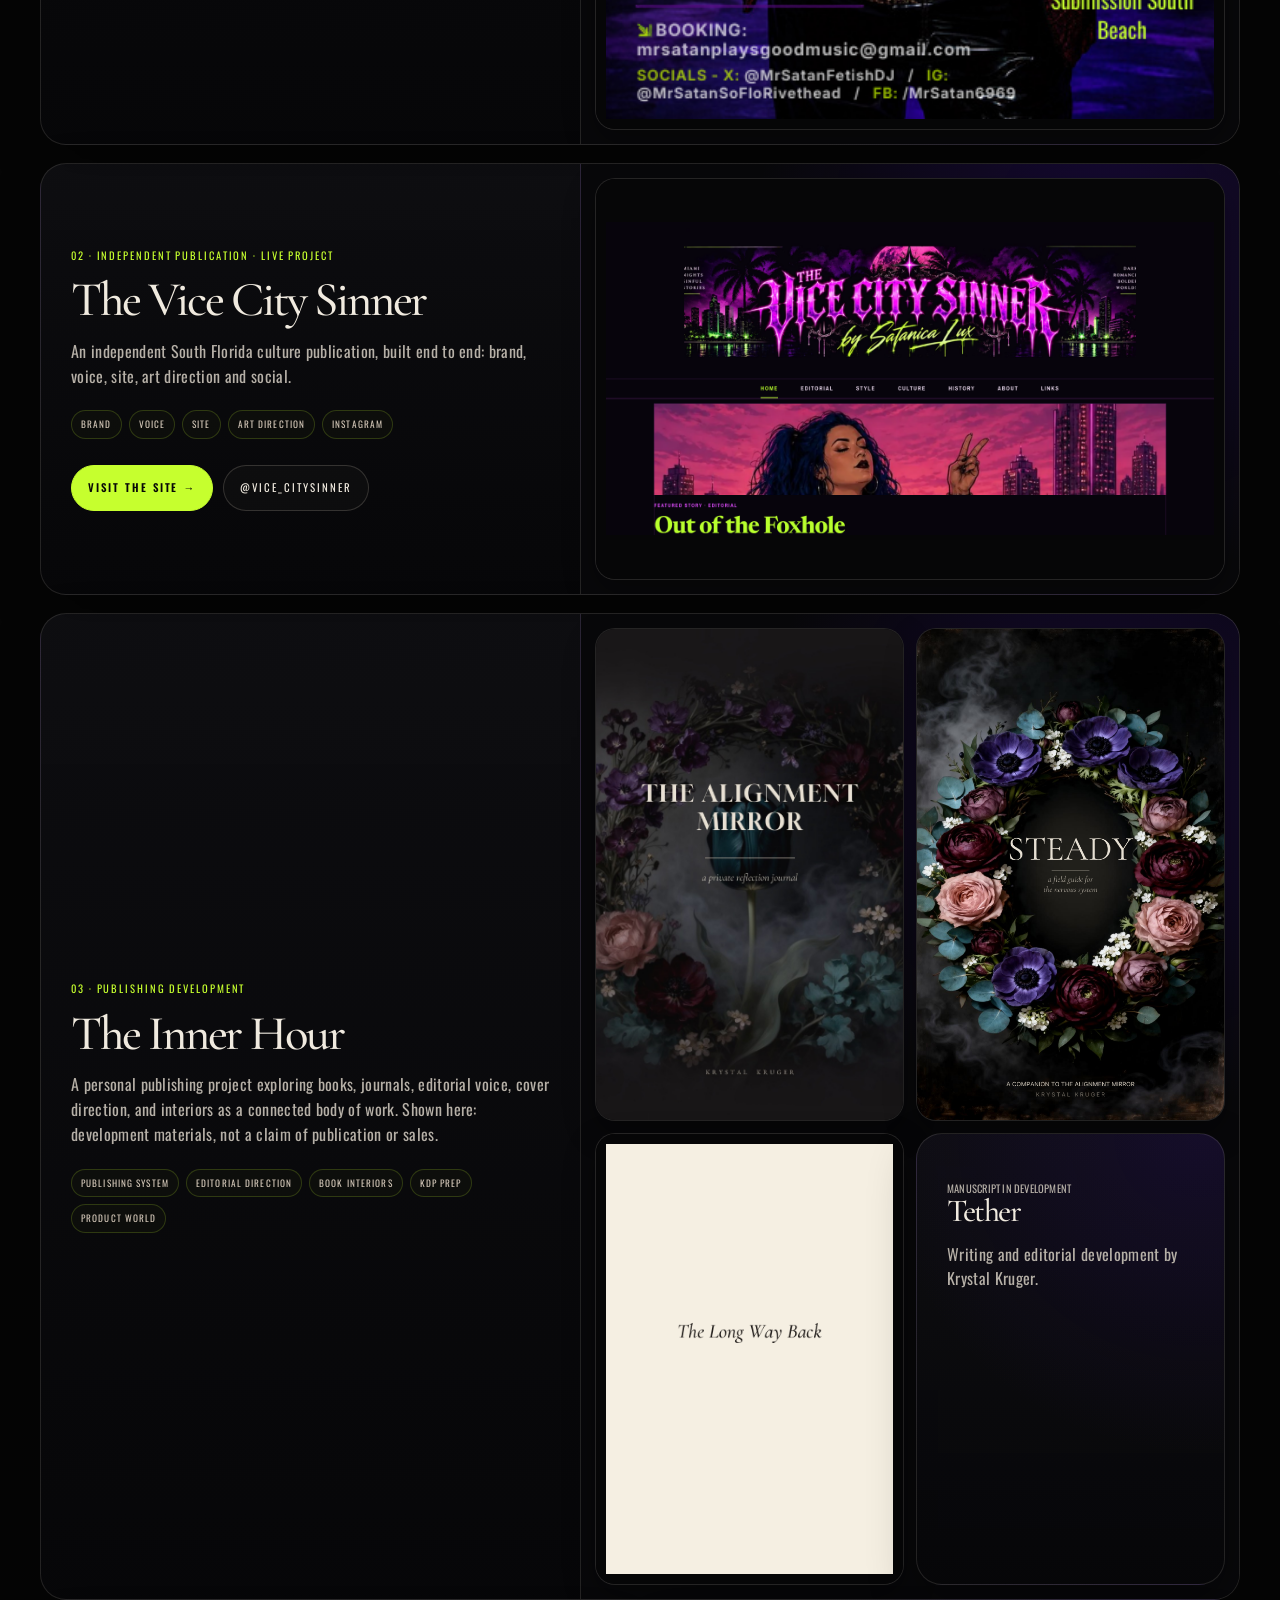
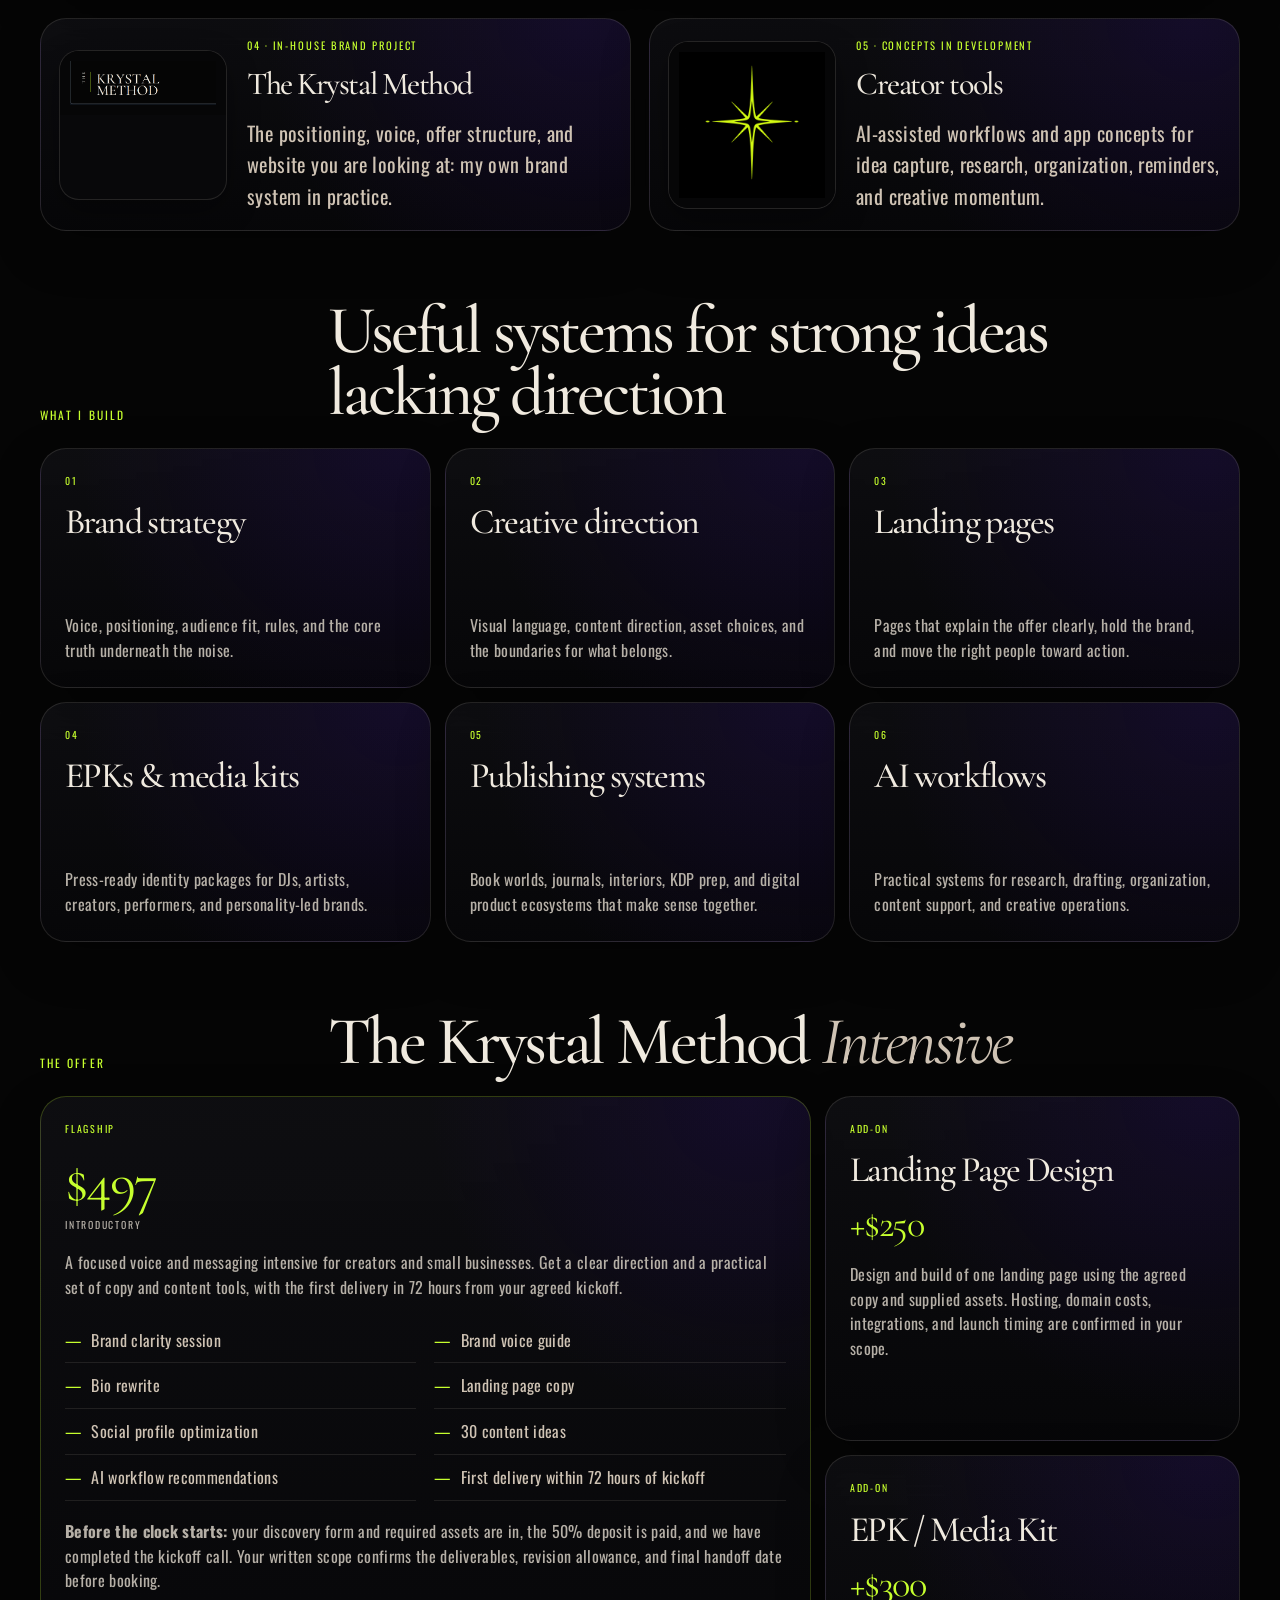
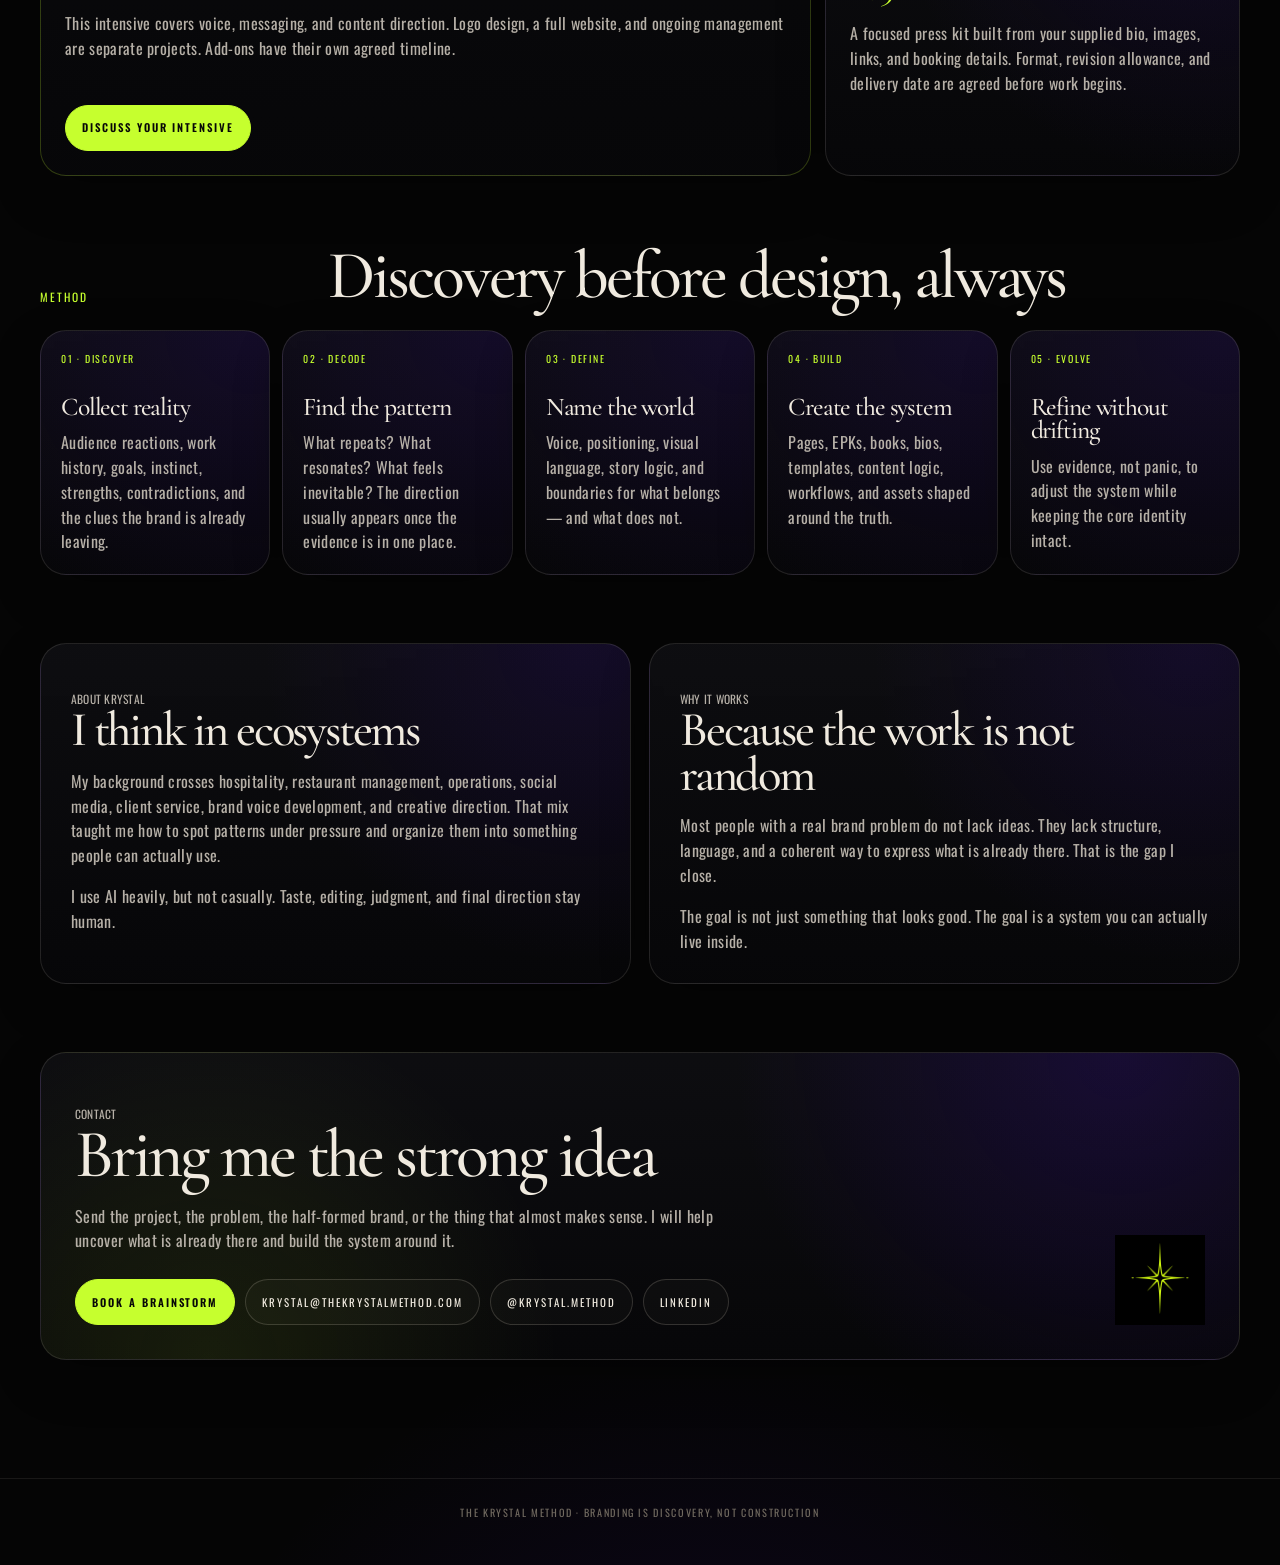
==== commit a86ae7d2: "Use krystal@thekrystalmethod.com on all site pages and the request form" ====
--- a/index.html
+++ b/index.html
@@ -789,10 +789,11 @@
       }
 
       .nav {
-        justify-content: center;
-        flex-wrap: wrap;
-        overflow: visible;
-        gap: 6px;
+        justify-content: flex-start;
+        flex-wrap: nowrap;
+        overflow-x: auto;
+        -webkit-overflow-scrolling: touch;
+        scrollbar-width: none;
         padding-bottom: 3px;
       }
 
@@ -901,25 +902,23 @@
         display: none;
       }
     }
-  
-    .nav a[aria-current="page"] { color: var(--lime); border-color: rgba(198,255,46,.55); background: rgba(198,255,46,.08); }
   </style>
-<link rel="canonical" href="https://thekrystalmethod.com/"><link rel="icon" type="image/png" href="assets/logos/brand-mark-FINAL.png"></head>
+</head>
 <body>
-  <a class="skip-link" href="#top">Skip to content</a>
+  <a class="skip-link" href="#contact">Skip to contact</a>
 
   <header class="site-header">
     <div class="wrap header-inner">
-      <a class="logo-link" href="index.html" aria-label="The Krystal Method home">
+      <a class="logo-link" href="#top" aria-label="The Krystal Method home">
         <img src="assets/logos/tkm-logo-horizontal.png" alt="The Krystal Method">
       </a>
       <nav class="nav" aria-label="Primary navigation">
-        <a href="index.html" aria-current="page">Home</a>
-        <a href="portfolio.html">Portfolio</a>
-        <a href="services.html">Services</a>
-        <a href="pricing.html">Pricing</a>
-        <a href="about.html">About</a>
-        <a href="contact.html">Contact</a>
+        <a href="#truth">Truth</a>
+        <a href="#evidence">Portfolio</a>
+        <a href="#builds">Services</a>
+        <a href="#offer">Pricing</a>
+        <a href="#about">About</a>
+        <a href="#contact">Contact</a>
       </nav>
     </div>
   </header>
@@ -934,7 +933,7 @@
 
           <div class="button-row">
             <a class="button primary" href="https://calendly.com/krystal-method">Brainstorm with me</a>
-            <a class="button" href="portfolio.html">Explore the work</a>
+            <a class="button" href="#evidence">Explore the work</a>
           </div>
 
           <div class="pills">
@@ -1034,33 +1033,234 @@
     </section>
 
     <section id="evidence" class="wrap">
-    <div class="section-head"><p class="eyebrow">Selected work</p><div><h2>Proof, not promises</h2><p>Distinct personalities. Useful systems. The work has to hold together beyond one pretty graphic.</p></div></div>
-    <div class="build-grid">
-      <article class="service-card"><div><div class="card-number">01 · Music &amp; nightlife</div><h4>Mr. Satan</h4></div><p>Identity direction, booking assets, an EPK and event-ready visuals for a South Florida DJ.</p></article>
-      <article class="service-card"><div><div class="card-number">02 · Editorial</div><h4>The Vice City Sinner</h4></div><p>Brand voice, creative direction and a connected publishing presence for an independent culture publication.</p></article>
-      <article class="service-card"><div><div class="card-number">03 · Publishing</div><h4>The Inner Hour</h4></div><p>Development work spanning editorial identity, covers, interiors and connected publishing concepts.</p></article>
-    </div>
-    <div class="button-row"><a class="button primary" href="portfolio.html">Explore the full portfolio</a></div>
-  </section>
+      <div class="section-head">
+        <p class="eyebrow">Portfolio</p>
+        <div>
+          <h2>Built systems, not isolated deliverables</h2>
+          <p>Different worlds, same process: reveal the truth, define the rules, build the assets, and keep the whole thing coherent.</p>
+        </div>
+      </div>
+
+      <article class="case-card">
+        <div class="case-grid">
+          <div class="case-copy">
+            <div class="case-type">01 · DJ brand · Live project</div>
+            <h3>Mr. Satan</h3>
+            <p>A South Florida industrial / EBM / darkwave DJ brand developed into a booking-ready ecosystem with identity direction, visual rules, an EPK, a landing page, and event-facing assets.</p>
+            <div class="tag-row">
+              <span>Brand strategy</span>
+              <span>EPK</span>
+              <span>Landing page</span>
+              <span>Social system</span>
+              <span>Booking assets</span>
+            </div>
+            <div class="button-row">
+              <a class="button" href="https://krystal929-afk.github.io/Mr.Satan-EPK/" target="_blank" rel="noopener">See the live Mr. Satan page &rarr;</a>
+            </div>
+          </div>
+          <div class="case-images single">
+            <div class="image-card contain">
+              <img src="assets/featured/mr-satan-epk-cover.png" onerror="this.onerror=null;this.src='assets/proof/mr-satan-epk-cover.png';" alt="Mr. Satan EPK cover">
+            </div>
+          </div>
+        </div>
+      </article>
+
+      <article class="case-card">
+        <div class="case-grid">
+          <div class="case-copy">
+            <div class="case-type">02 · Independent publication · Live project</div>
+            <h3>The Vice City Sinner</h3>
+            <p>An independent South Florida culture publication, built end to end: brand, voice, site, art direction and social.</p>
+            <div class="tag-row">
+              <span>Brand</span>
+              <span>Voice</span>
+              <span>Site</span>
+              <span>Art direction</span>
+              <span>Instagram</span>
+            </div>
+            <div class="button-row">
+              <a class="button primary" href="https://vicecitysinner.com" target="_blank" rel="noopener">Visit the site &rarr;</a>
+              <a class="button" href="https://instagram.com/Vice_citysinner" target="_blank" rel="noopener">@Vice_citysinner</a>
+            </div>
+          </div>
+          <div class="case-images single">
+            <div class="image-card contain">
+              <img src="assets/featured/vice-city-sinner-hero.png" alt="The Vice City Sinner homepage">
+            </div>
+          </div>
+        </div>
+      </article>
+
+      <article class="case-card">
+        <div class="case-grid">
+          <div class="case-copy">
+            <div class="case-type">03 · Publishing development</div>
+            <h3>The Inner Hour</h3>
+            <p>A personal publishing project exploring books, journals, editorial voice, cover direction, and interiors as a connected body of work. Shown here: development materials, not a claim of publication or sales.</p>
+            <div class="tag-row">
+              <span>Publishing system</span>
+              <span>Editorial direction</span>
+              <span>Book interiors</span>
+              <span>KDP prep</span>
+              <span>Product world</span>
+            </div>
+          </div>
+          <div class="case-images">
+            <div class="book-layout">
+              <div class="image-card">
+                <img src="assets/featured/alignment-mirror-cover.png" onerror="this.onerror=null;this.src='assets/proof/alignment-mirror-cover.png';" alt="The Alignment Mirror cover">
+              </div>
+              <div class="image-card">
+                <img src="assets/featured/steady-cover.png" onerror="this.onerror=null;this.src='assets/proof/steady-cover.png';" alt="Steady cover">
+              </div>
+              <div class="image-card contain">
+                <img src="assets/featured/long-way-back-title.png" onerror="this.onerror=null;this.src='assets/proof/long-way-back-title.png';" alt="The Long Way Back title page">
+              </div>
+              <div class="image-card text-block">
+                <p class="case-type">Manuscript in development</p>
+                <h4>Tether</h4>
+                <p>Writing and editorial development by Krystal Kruger.</p>
+              </div>
+            </div>
+          </div>
+        </div>
+      </article>
+
+      <div class="mini-proof">
+        <article class="case-card">
+          <div class="mini-proof-inner">
+            <div class="image-card contain">
+              <img src="assets/logos/tkm-logo-horizontal.png" alt="The Krystal Method logo">
+            </div>
+            <div>
+              <div class="case-type">04 · In-house brand project</div>
+              <h4>The Krystal Method</h4>
+              <p class="lead">The positioning, voice, offer structure, and website you are looking at: my own brand system in practice.</p>
+            </div>
+          </div>
+        </article>
+
+        <article class="case-card">
+          <div class="mini-proof-inner">
+            <div class="image-card contain">
+              <img src="assets/logos/tkm-star.jpeg" alt="The Krystal Method star mark">
+            </div>
+            <div>
+              <div class="case-type">05 · Concepts in development</div>
+              <h4>Creator tools</h4>
+              <p class="lead">AI-assisted workflows and app concepts for idea capture, research, organization, reminders, and creative momentum.</p>
+            </div>
+          </div>
+        </article>
+      </div>
+    </section>
 
     <section id="builds" class="wrap">
-    <div class="section-head"><p class="eyebrow">What I do</p><div><h2>Clarity you can <span class="display-alt">use</span></h2><p>Part strategy, part creative direction, part operational backbone.</p></div></div>
-    <div class="build-grid">
-      <article class="service-card"><div><div class="card-number">01 · Strategy</div><h4>Voice &amp; positioning</h4></div><p>Brand clarity, messaging, story, audience, and language that feels like you.</p></article>
-      <article class="service-card"><div><div class="card-number">02 · Creative</div><h4>Content &amp; design systems</h4></div><p>Art direction, publishing assets, social content and cohesive digital presence.</p></article>
-      <article class="service-card"><div><div class="card-number">03 · Operations</div><h4>Workflows &amp; websites</h4></div><p>Landing pages, EPKs, AI-supported workflows and hands-on creative operations.</p></article>
-    </div>
-    <div class="button-row"><a class="button" href="services.html">See all services</a></div>
-  </section>
+      <div class="section-head">
+        <p class="eyebrow">What I build</p>
+        <div>
+          <h2>Useful systems for strong ideas lacking direction</h2>
+        </div>
+      </div>
+
+      <div class="build-grid">
+        <article class="service-card">
+          <div>
+            <div class="card-number">01</div>
+            <h4>Brand strategy</h4>
+          </div>
+          <p>Voice, positioning, audience fit, rules, and the core truth underneath the noise.</p>
+        </article>
+        <article class="service-card">
+          <div>
+            <div class="card-number">02</div>
+            <h4>Creative direction</h4>
+          </div>
+          <p>Visual language, content direction, asset choices, and the boundaries for what belongs.</p>
+        </article>
+        <article class="service-card">
+          <div>
+            <div class="card-number">03</div>
+            <h4>Landing pages</h4>
+          </div>
+          <p>Pages that explain the offer clearly, hold the brand, and move the right people toward action.</p>
+        </article>
+        <article class="service-card">
+          <div>
+            <div class="card-number">04</div>
+            <h4>EPKs & media kits</h4>
+          </div>
+          <p>Press-ready identity packages for DJs, artists, creators, performers, and personality-led brands.</p>
+        </article>
+        <article class="service-card">
+          <div>
+            <div class="card-number">05</div>
+            <h4>Publishing systems</h4>
+          </div>
+          <p>Book worlds, journals, interiors, KDP prep, and digital product ecosystems that make sense together.</p>
+        </article>
+        <article class="service-card">
+          <div>
+            <div class="card-number">06</div>
+            <h4>AI workflows</h4>
+          </div>
+          <p>Practical systems for research, drafting, organization, content support, and creative operations.</p>
+        </article>
+      </div>
+    </section>
 
     <section id="offer" class="wrap">
-    <div class="section-head"><p class="eyebrow">The starting point</p><div><h2>Make the next move <span class="display-alt">intentional</span></h2></div></div>
-    <div class="contact-card"><div class="contact-grid"><div>
-      <p class="eyebrow">Brand voice &amp; messaging Intensive</p><h3>From $497 <span class="display-alt">introductory</span></h3>
-      <p>Focused brand clarity, voice, bio, landing-page copy and content direction. First agreed delivery within 72 hours of kickoff after assets, discovery and deposit are complete. Final handoff and revisions are defined in your written scope.</p>
-      <div class="button-row"><a class="button primary" href="pricing.html">Explore packages &amp; pricing</a><a class="button" href="https://calendly.com/krystal-method">Discuss your project</a></div>
-    </div><img src="assets/logos/tkm-star.jpeg" alt=""></div></div>
-  </section>
+      <div class="section-head">
+        <p class="eyebrow">The offer</p>
+        <div>
+          <h2>The Krystal Method <span class="display-alt">Intensive</span></h2>
+        </div>
+      </div>
+
+      <div class="offer-grid">
+        <article class="service-card offer-card flagship">
+          <div>
+            <div class="card-number">Flagship</div>
+            <span class="price">$497</span>
+            <span class="price-note">Introductory</span>
+          </div>
+          <p>A focused voice and messaging intensive for creators and small businesses. Get a clear direction and a practical set of copy and content tools, with the first delivery in 72 hours from your agreed kickoff.</p>
+          <ul class="offer-list">
+            <li>Brand clarity session</li>
+            <li>Brand voice guide</li>
+            <li>Bio rewrite</li>
+            <li>Landing page copy</li>
+            <li>Social profile optimization</li>
+            <li>30 content ideas</li>
+            <li>AI workflow recommendations</li>
+            <li>First delivery within 72 hours of kickoff</li>
+          </ul>
+          <p><strong>Before the clock starts:</strong> your discovery form and required assets are in, the 50% deposit is paid, and we have completed the kickoff call. Your written scope confirms the deliverables, revision allowance, and final handoff date before booking.</p>
+          <p>This intensive covers voice, messaging, and content direction. Logo design, a full website, and ongoing management are separate projects. Add-ons have their own agreed timeline.</p>
+          <div class="button-row"><a class="button primary" href="https://calendly.com/krystal-method">Discuss your intensive</a></div>
+        </article>
+
+        <div class="add-on-stack">
+          <article class="service-card offer-card">
+            <div>
+              <div class="card-number">Add-on</div>
+              <h4>Landing Page Design</h4>
+            </div>
+            <span class="price">+$250</span>
+            <p>Design and build of one landing page using the agreed copy and supplied assets. Hosting, domain costs, integrations, and launch timing are confirmed in your scope.</p>
+          </article>
+          <article class="service-card offer-card">
+            <div>
+              <div class="card-number">Add-on</div>
+              <h4>EPK / Media Kit</h4>
+            </div>
+            <span class="price">+$300</span>
+            <p>A focused press kit built from your supplied bio, images, links, and booking details. Format, revision allowance, and delivery date are agreed before work begins.</p>
+          </article>
+        </div>
+      </div>
+    </section>
 
     <section id="method" class="wrap">
       <div class="section-head">
@@ -1100,11 +1300,21 @@
     </section>
 
     <section id="about" class="wrap">
-    <div class="text-block"><p class="eyebrow">Behind the method</p><h2>Instinct, meet <span class="display-alt">structure</span></h2>
-    <p>I'm Krystal Alvarez. My background crosses hospitality, operations, social media, client service, creative direction and the messy middle where ideas become systems.</p>
-    <p>AI can support the work. Taste, judgment and final direction stay human.</p>
-    <div class="button-row"><a class="button" href="about.html">Meet the person behind the method</a></div></div>
-  </section>
+      <div class="about-grid">
+        <article class="text-block">
+          <p class="eyebrow">About Krystal</p>
+          <h3>I think in ecosystems</h3>
+          <p>My background crosses hospitality, restaurant management, operations, social media, client service, brand voice development, and creative direction. That mix taught me how to spot patterns under pressure and organize them into something people can actually use.</p>
+          <p>I use AI heavily, but not casually. Taste, editing, judgment, and final direction stay human.</p>
+        </article>
+        <article class="text-block">
+          <p class="eyebrow">Why it works</p>
+          <h3>Because the work is not random</h3>
+          <p>Most people with a real brand problem do not lack ideas. They lack structure, language, and a coherent way to express what is already there. That is the gap I close.</p>
+          <p>The goal is not just something that looks good. The goal is a system you can actually live inside.</p>
+        </article>
+      </div>
+    </section>
 
     <section id="contact" class="wrap">
       <div class="contact-card">
@@ -1115,7 +1325,7 @@
             <p>Send the project, the problem, the half-formed brand, or the thing that almost makes sense. I will help uncover what is already there and build the system around it.</p>
             <div class="button-row">
               <a class="button primary" href="https://calendly.com/krystal-method">Book a brainstorm</a>
-              <a class="button" href="mailto:Krystal.content.co@gmail.com">Krystal.content.co@gmail.com</a>
+              <a class="button" href="mailto:krystal@thekrystalmethod.com">krystal@thekrystalmethod.com</a>
               <a class="button" href="https://www.instagram.com/krystal.method/">@krystal.method</a>
               <a class="button" href="https://www.linkedin.com/in/krystal-method">LinkedIn</a>
             </div>
